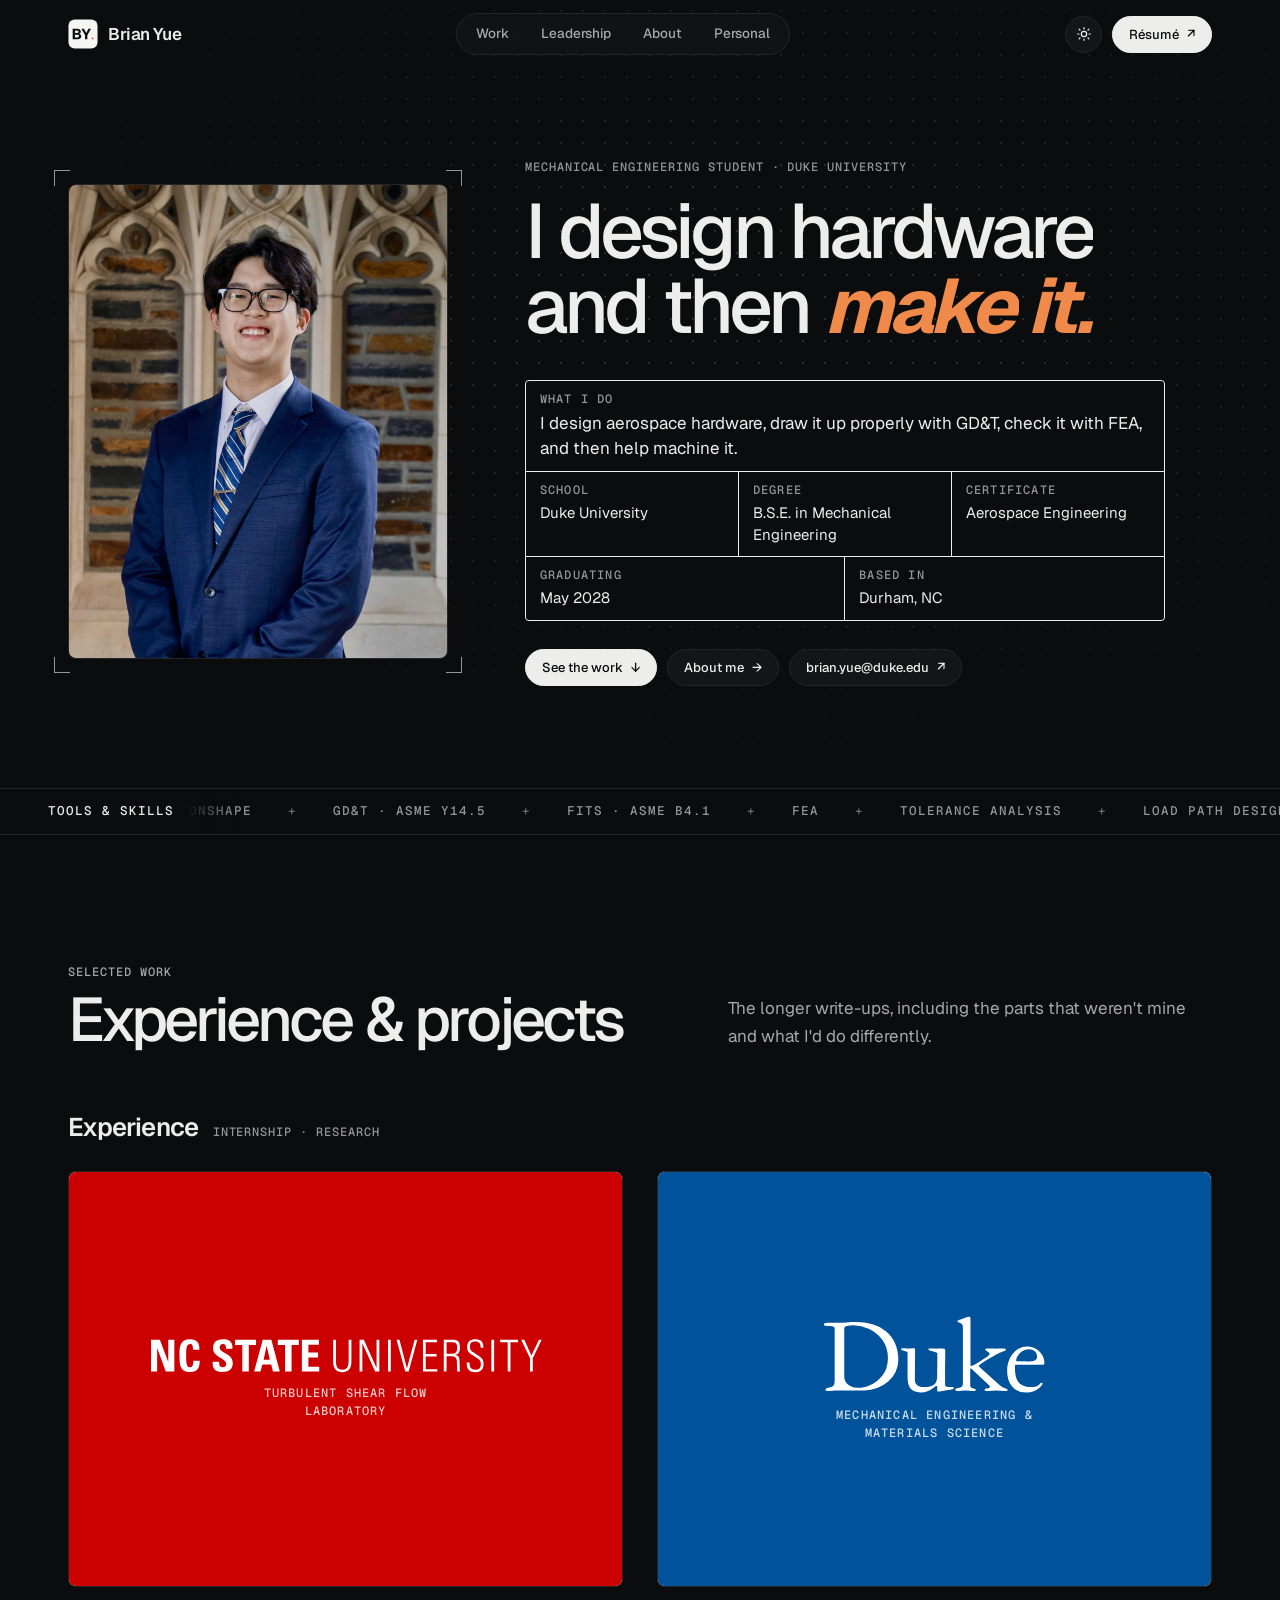
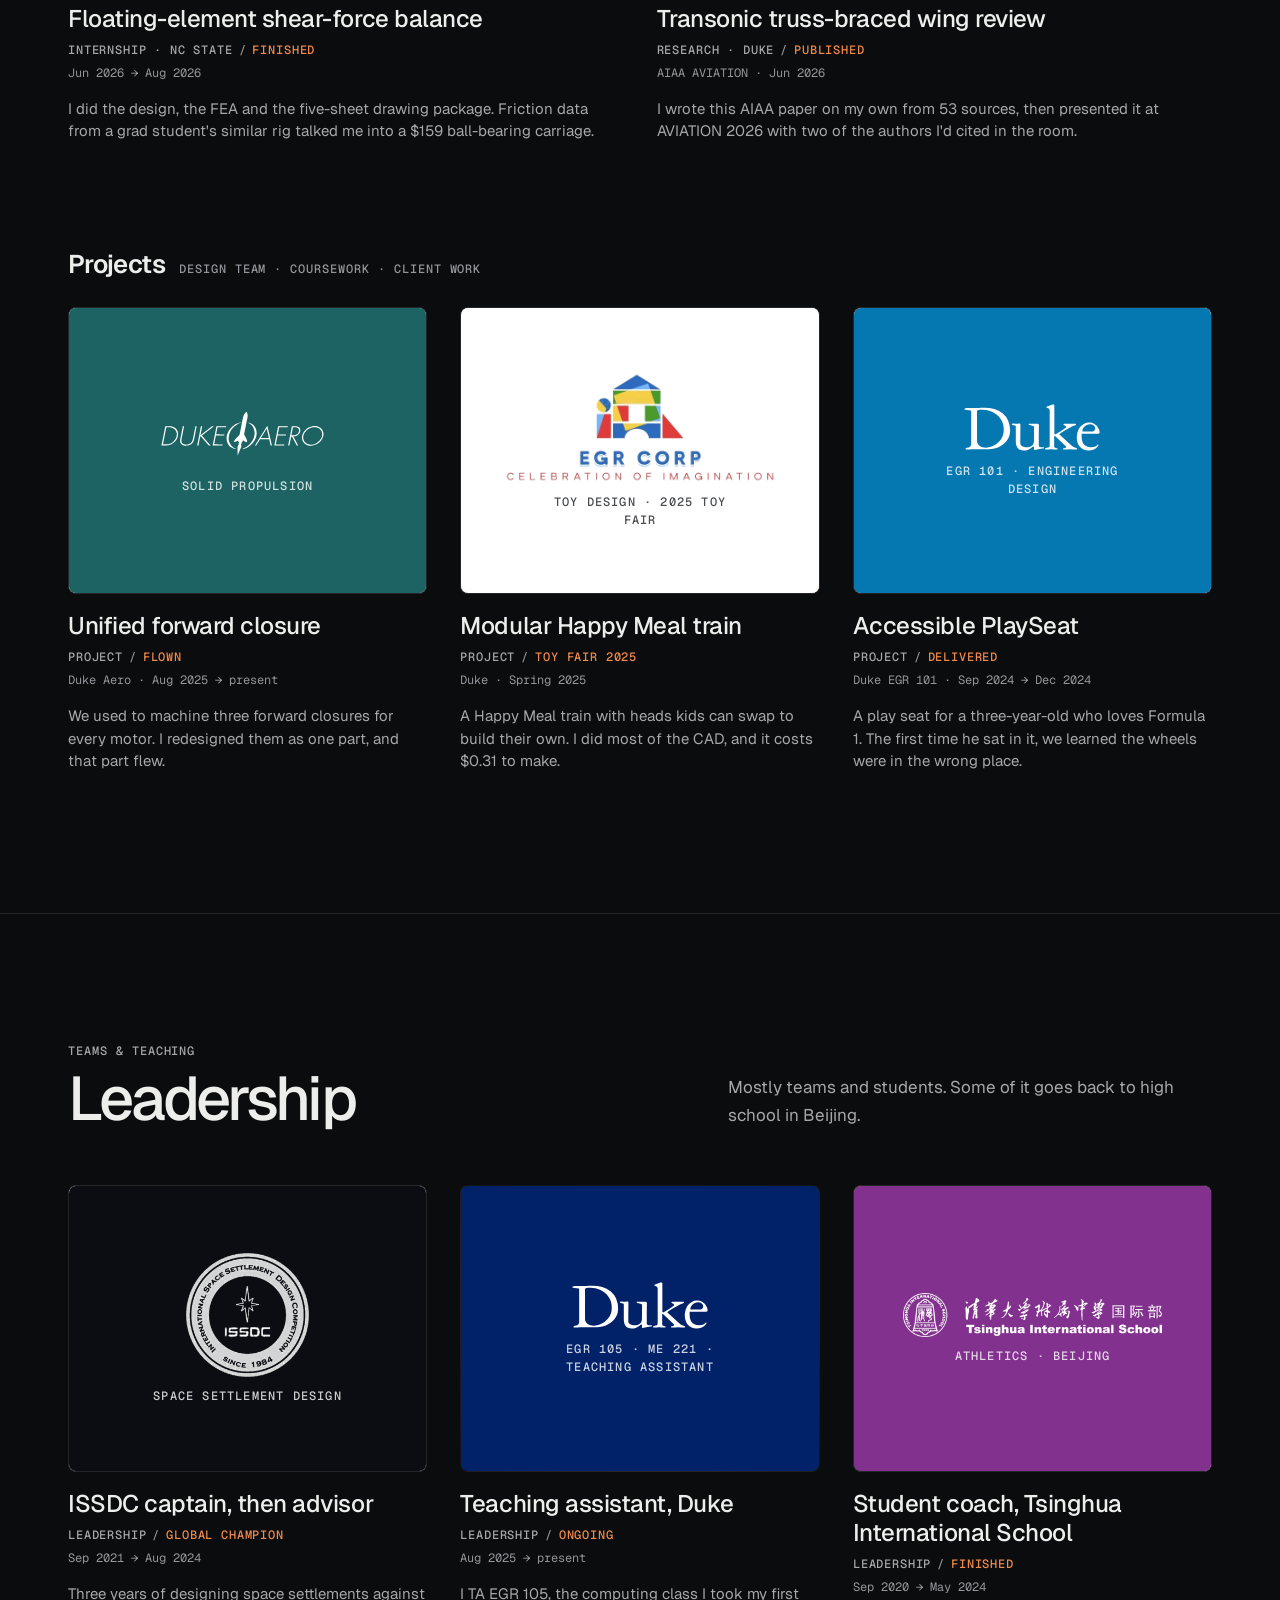
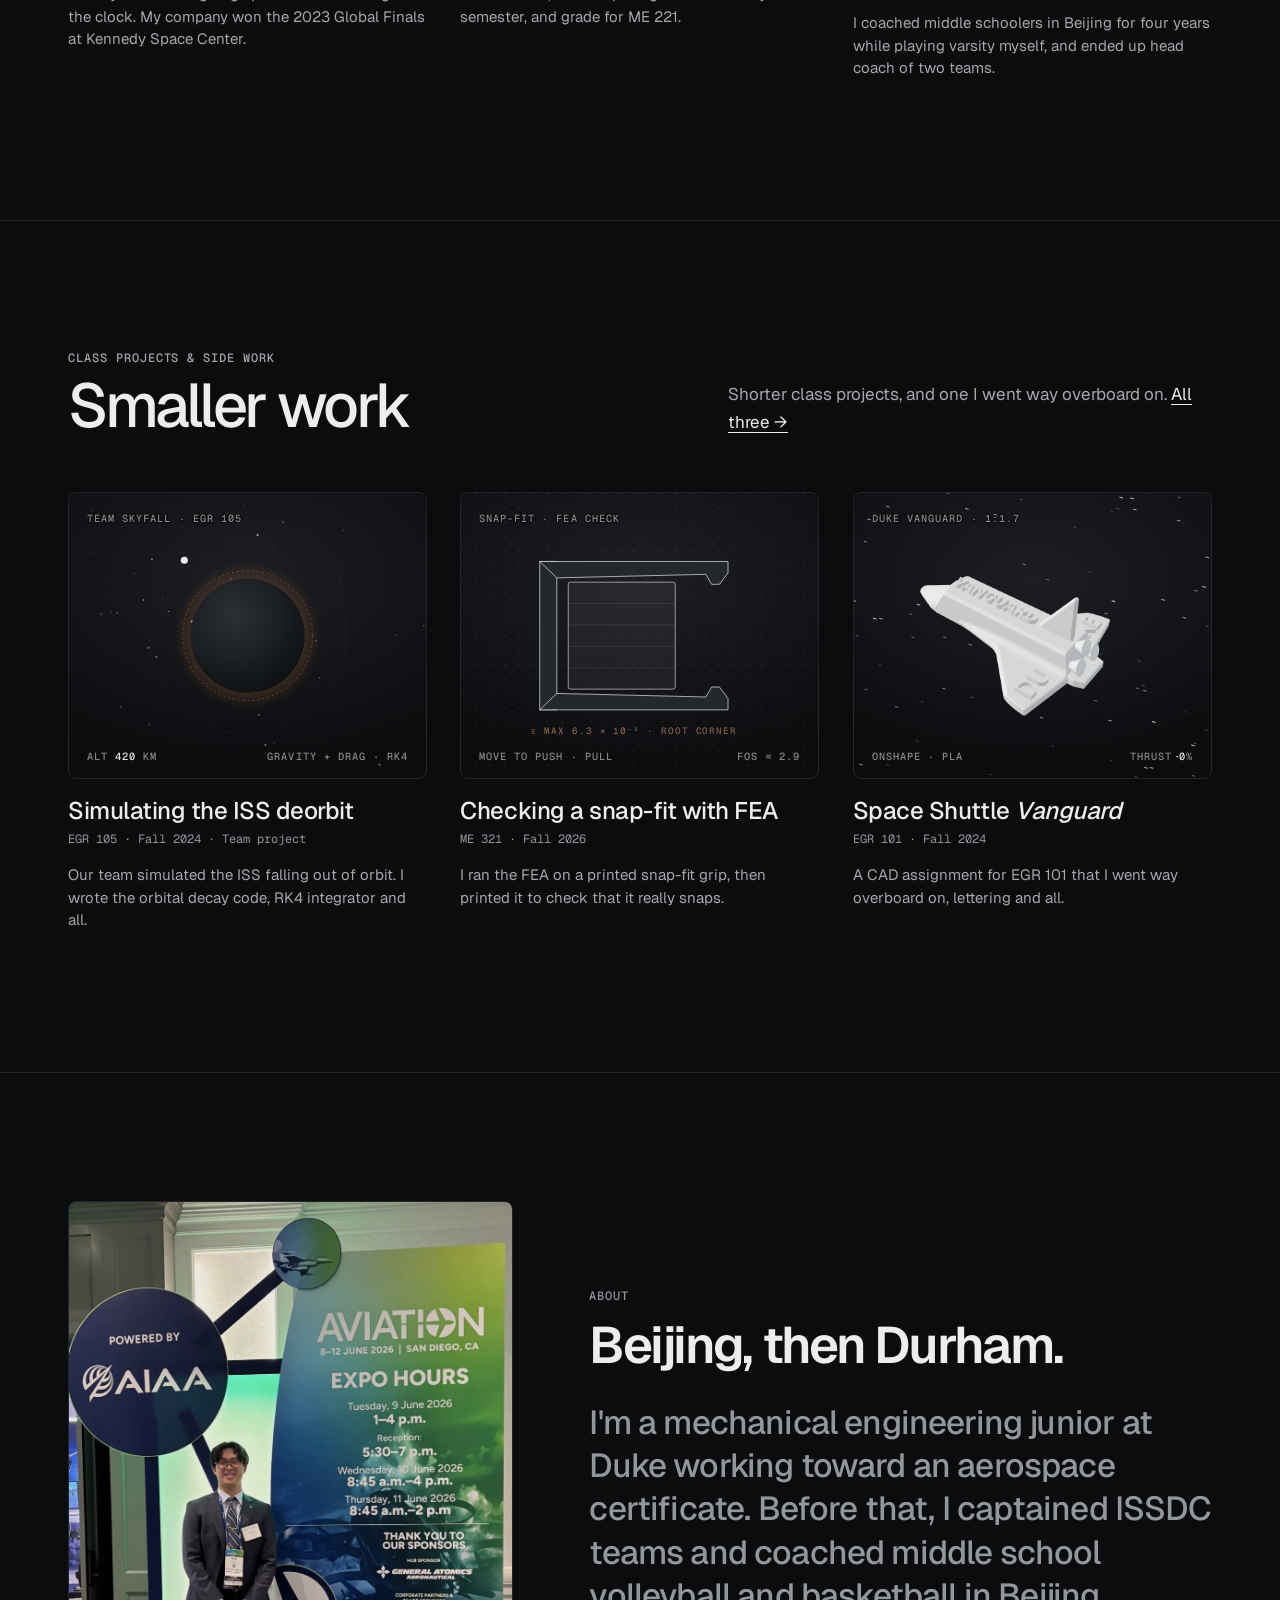
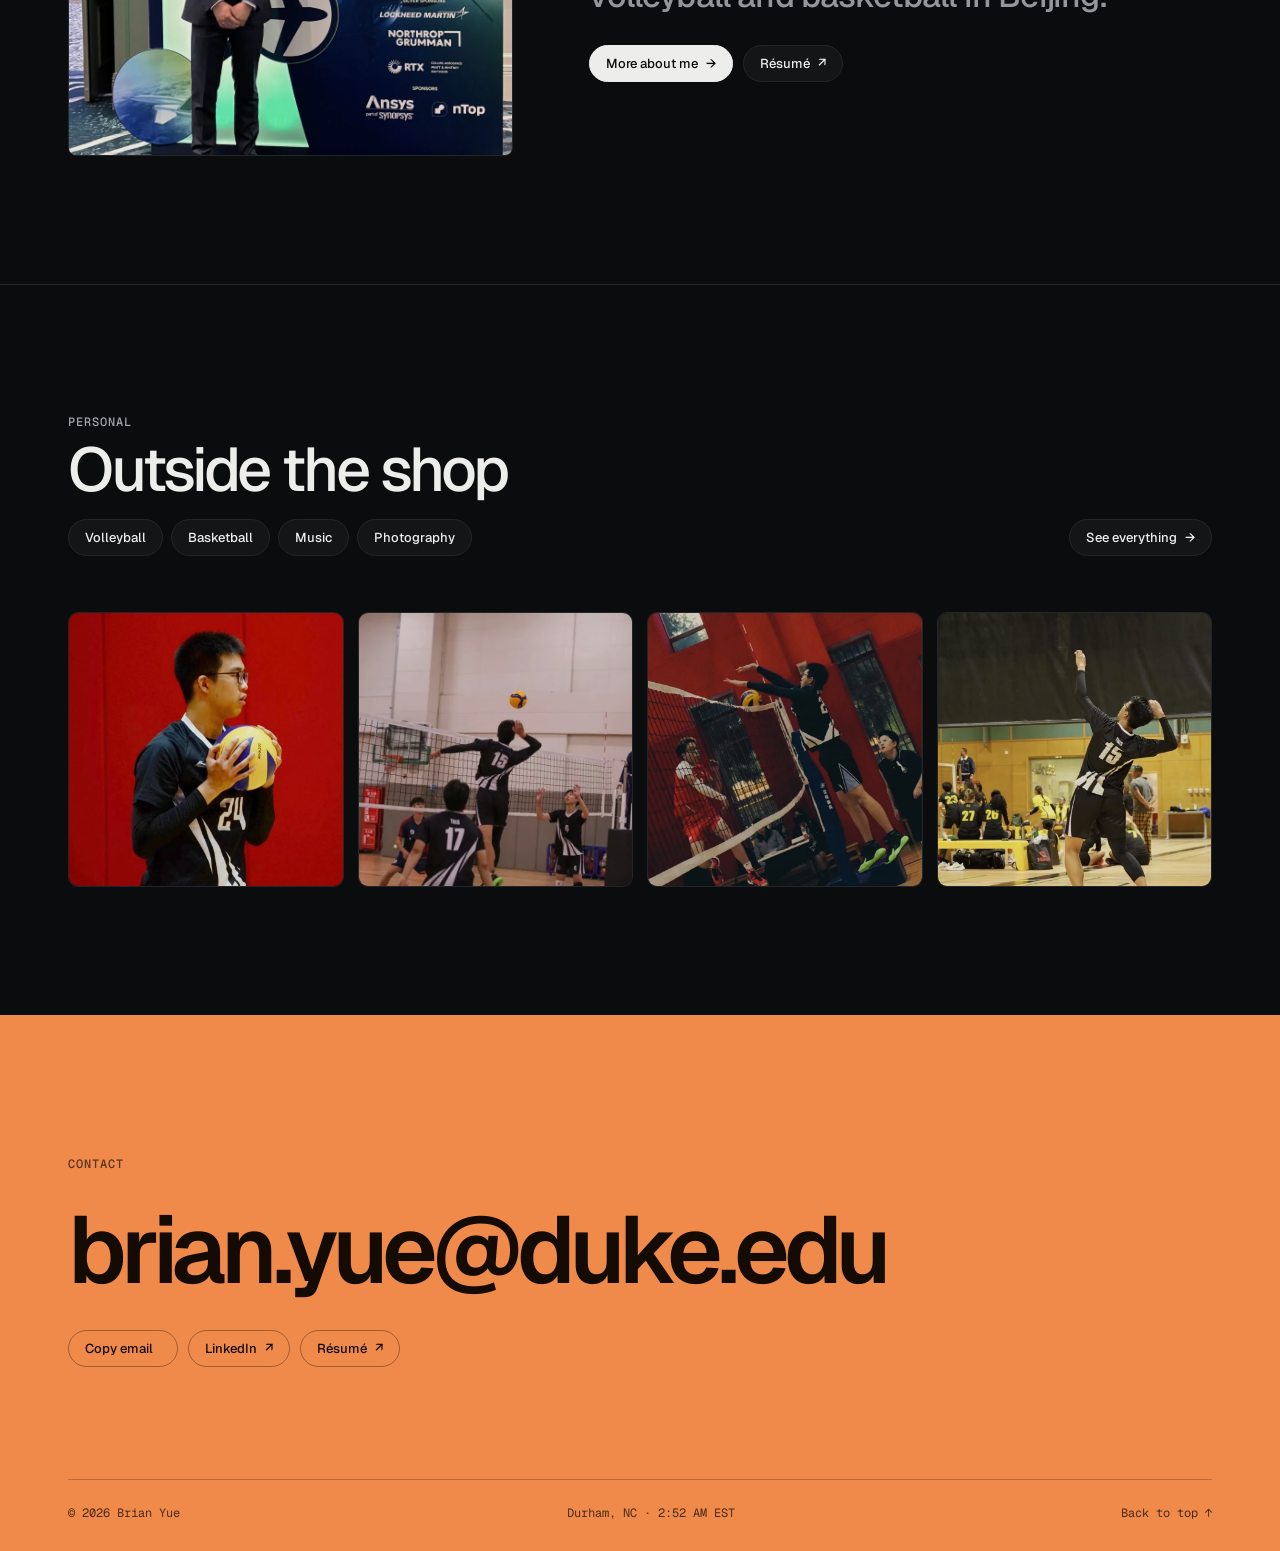
==== index.html @ 4cf78fd2 "Drop the orange cursor bubble; make the tools ticker read as a list Advisor feedback: the orange "Vi" ====
<!doctype html>
<html lang="en" data-theme="dark">
<head>
<meta charset="utf-8">
<meta name="viewport" content="width=device-width, initial-scale=1, viewport-fit=cover">
<title>Brian Yue · Mechanical Engineering</title>
<meta name="description" content="Brian Yue, Duke mechanical engineering student: instrument design, GD&amp;T drawing packages, FEA, flight hardware, and a sole-author AIAA paper.">
<meta name="color-scheme" content="light dark">
<meta name="theme-color" content="#0b0c0d">
<meta property="og:title" content="Brian Yue · Mechanical Engineering">
<meta property="og:description" content="Brian Yue, Duke mechanical engineering student: instrument design, GD&amp;T drawing packages, FEA, flight hardware, and a sole-author AIAA paper.">
<meta property="og:type" content="website">
<meta property="og:image" content="https://brianyue.me/images/og-card.png">
<meta property="og:image:width" content="1200">
<meta property="og:image:height" content="630">
<meta name="twitter:card" content="summary_large_image">
<link rel="canonical" href="https://brianyue.me/">
<meta property="og:url" content="https://brianyue.me/">
<script type="application/ld+json">{"@context": "https://schema.org", "@type": "Person", "name": "Brian Yue", "url": "https://brianyue.me/", "image": "https://brianyue.me/images/portrait.jpg", "email": "mailto:brian.yue@duke.edu", "jobTitle": "Mechanical engineering student", "affiliation": {"@type": "CollegeOrUniversity", "name": "Duke University", "url": "https://duke.edu"}, "knowsAbout": ["Mechanical design", "GD&T", "Finite element analysis", "Tolerance analysis", "Aerospace structures", "Machining"], "sameAs": ["https://www.linkedin.com/in/brianyihanyue/"]}</script>
<link rel="icon" href="favicon.svg" type="image/svg+xml">
<link rel="icon" href="favicon.ico" sizes="48x48">
<link rel="apple-touch-icon" href="apple-touch-icon.png">
<link rel="preconnect" href="https://fonts.googleapis.com">
<link rel="preconnect" href="https://fonts.gstatic.com" crossorigin>
<link rel="stylesheet" href="https://fonts.googleapis.com/css2?family=Geist:ital,wght@0,400;0,500;0,600;0,700;1,700&family=Geist+Mono:wght@400;500;600&display=swap">
<link rel="stylesheet" href="assets/site.css">
<script>document.documentElement.classList.add('js');try{var th=localStorage.getItem('by-theme');if(th==='light'||th==='dark')document.documentElement.setAttribute('data-theme',th);}catch(e){}try{var q=location.search;if(/[?&]present=0/.test(q))sessionStorage.removeItem('by-present');else if(/[?&]present/.test(q))sessionStorage.setItem('by-present','1');if(sessionStorage.getItem('by-present')==='1'){document.documentElement.classList.add('present');document.documentElement.setAttribute('data-theme','light');}}catch(e){}window.addEventListener('error',function(e){var t=e.target;if(t&&t.tagName==='IMG'&&t.hasAttribute('data-logo')){t.remove();return;}if(!t||t.tagName!=='IMG'||!t.hasAttribute('data-dropin'))return;if(t.hasAttribute('data-optional')){var f=t.closest('figure');if(f){f.hidden=true;var r=f.closest('.figs');if(r&&!r.querySelector('figure:not([hidden])'))r.hidden=true;}return;}var b=t.closest('.frame,.media,.portrait');if(b){b.classList.add('is-missing');b.setAttribute('data-file',t.getAttribute('data-dropin'));}var a=t.closest('a[data-lightbox]');if(a){a.removeAttribute('href');a.removeAttribute('data-lightbox');}},true);</script>
</head>
<body data-base="">
<a class="skip" href="#main">Skip to content</a>

<header class="site-header">
  <div class="wrap bar">
    <a class="brand" href="index.html" aria-label="Brian Yue, home"><svg class="mark" viewBox="0 0 512 512" aria-hidden="true" focusable="false"><rect class="m-bg" x="8" y="8" width="496" height="496" rx="106"/><path class="m-fg" d="M79.9 346V166H150Q183.5 166 201.2 177.7Q218.9 189.5 218.9 214.9Q218.9 226.1 214.4 234.3Q209.8 242.6 201.1 247.4Q192.3 252.2 179.8 253.1L179.7 252.8Q202.5 254.2 214.5 265.7Q226.5 277.2 226.5 296.4Q226.5 321.5 208.9 333.7Q191.2 346 158.6 346ZM118.5 314.7H156.7Q170.6 314.7 179.1 309Q187.6 303.3 187.6 291.8Q187.6 280.3 179.2 274.4Q170.8 268.5 156.7 268.5H118.5ZM118.5 240.5H148.8Q163.1 240.5 171.5 235Q180 229.5 180 218.9Q180 207.8 171.8 202.6Q163.6 197.3 148.8 197.3H118.5ZM291.3 346V276.1L228.7 166H271.3L310.7 238.6L349.8 166H392.4L330 276.1V346Z"/><rect class="m-dot" x="405.1" y="319" width="27" height="27"/></svg><span class="wm">Brian Yue</span></a>
    <nav class="navpill" aria-label="Primary"><a href="#work">Work</a><a href="#leadership">Leadership</a><a href="about.html">About</a><a href="personal.html" data-nav="personal">Personal</a></nav>
    <div class="bar-right">
      <button class="pill theme-btn" type="button" aria-label="Switch to light theme" title="Switch to light theme"><svg class="i-sun" viewBox="0 0 24 24" fill="none" stroke="currentColor" stroke-width="1.8" stroke-linecap="round" aria-hidden="true"><circle cx="12" cy="12" r="4"/><path d="M12 2.5v2M12 19.5v2M4.6 4.6 6 6M18 18l1.4 1.4M2.5 12h2M19.5 12h2M4.6 19.4 6 18M18 6l1.4-1.4"/></svg><svg class="i-moon" viewBox="0 0 24 24" fill="none" stroke="currentColor" stroke-width="1.8" stroke-linejoin="round" aria-hidden="true"><path d="M20 14.5A8 8 0 1 1 9.5 4a6.5 6.5 0 0 0 10.5 10.5z"/></svg></button>
      <a class="pill solid" href="resume.pdf" target="_blank" rel="noopener">Résumé <span class="arrow">↗</span></a>
      <button class="pill menu-btn" type="button" aria-expanded="false" aria-controls="menu"><span>Menu</span></button>
    </div>
  </div>
</header>
<div class="menu" id="menu" inert>
  <nav aria-label="Menu"><a href="index.html" aria-current="page">Home <span>00</span></a><a href="#work">Work <span>01</span></a><a href="#leadership">Leadership <span>02</span></a><a href="about.html">About <span>03</span></a><a href="personal.html" data-nav="personal">Personal <span>04</span></a><a href="resume.pdf" target="_blank" rel="noopener">Résumé <span>PDF</span></a></nav>
  <a class="label menu-mail" href="mailto:brian.yue@duke.edu">brian.yue@duke.edu</a>
</div>

<main id="main">

<section class="hero">
  <div class="hero-grid" aria-hidden="true"></div>
  <div class="xhair" aria-hidden="true"><div class="xl"></div><div class="yl"></div><div class="ro"></div></div>
  <div class="wrap hero-in">
    <figure class="view fade-in" style="--d:.15s">
      <span class="reg" aria-hidden="true"></span>
      <div class="portrait"><img src="images/portrait.jpg" data-dropin="images/portrait.jpg" fetchpriority="high" alt="Portrait of Brian Yue in a navy suit, standing in a stone archway at Duke."></div>
    </figure>
    <div>
      <p class="label kicker fade-in" style="--d:.05s">Mechanical engineering student · Duke University</p>
      <h1 class="display split">I design hardware and then <em>make it.</em></h1>
      <dl class="titleblock fade-in" style="--d:.7s">
        <div class="wide"><dt>What I do</dt><dd>I design aerospace hardware, draw it up properly with GD&amp;T, check it with FEA, and then help machine it.</dd></div>
        <div class="third"><dt>School</dt><dd>Duke University</dd></div>
        <div class="third"><dt>Degree</dt><dd>B.S.E. in Mechanical Engineering</dd></div>
        <div class="third"><dt>Certificate</dt><dd>Aerospace Engineering</dd></div>
        <div><dt>Graduating</dt><dd>May 2028</dd></div>
        <div><dt>Based in</dt><dd>Durham, NC</dd></div>
      </dl>
      <div class="actions fade-in" style="--d:.85s">
        <a class="pill solid" href="#work">See the work <span class="arrow">↓</span></a>
        <a class="pill" href="about.html">About me <span class="arrow">→</span></a>
        <a class="pill" href="mailto:brian.yue@duke.edu">brian.yue@duke.edu <span class="arrow">↗</span></a>
      </div>
    </div>
  </div>
</section>


<div class="marquee"><span class="marquee-label">Tools &amp; skills</span><div class="marquee-track" aria-hidden="true"><ul><li>SolidWorks</li><li>Onshape</li><li>GD&amp;T · ASME Y14.5</li><li>Fits · ASME B4.1</li><li>FEA</li><li>Tolerance analysis</li><li>Load path design</li><li>Lathe</li><li>Mill</li><li>CNC · 3- and 5-axis</li><li>Wire EDM</li><li>Laser cutting</li><li>Additive friction stir deposition</li><li>Load cells</li><li>Python</li></ul></div><p class="sr-only">Tools and skills: SolidWorks, Onshape, GD&amp;T · ASME Y14.5, Fits · ASME B4.1, FEA, Tolerance analysis, Load path design, Lathe, Mill, CNC · 3- and 5-axis, Wire EDM, Laser cutting, Additive friction stir deposition, Load cells, Python.</p></div>

<section class="section" id="work">
  <div class="wrap">
    <div class="sec-head" data-reveal>
      <div><p class="label">Selected work</p><h2>Experience &amp; projects</h2></div>
      <p>The longer write-ups, including the parts that weren't mine and what I'd do differently.</p>
    </div>
    <div class="group">
      <div class="sub-head" data-reveal><h3>Experience</h3><span class="label">Internship · research</span></div>
      <div class="cards"><article class="card" data-reveal style="--d:0.00s">
  <a href="work/shear-balance.html">
    <div class="media fit tint" style="--tint: #e9edf3"><img src="images/card-shear-balance.webp" loading="lazy" alt="CAD render of the shear-force balance"><div class="org reveal" aria-hidden="true" style="--org-bg: #cc0000; --org-fg: #fff"><img class="logo" data-logo src="images/logo-ncstate.svg" style="--logo-w: 78%" alt="NC State University"> <span class="word">NC STATE</span> <span class="sub">Turbulent Shear Flow Laboratory</span></div><span class="go">View <span class="arrow">→</span></span></div>
    <div class="card-info"><h3>Floating-element shear-force balance</h3> <div class="status"><span class="k">Internship · NC State</span> <span class="">Finished</span></div> <span class="dates">Jun 2026 → Aug 2026</span> <p>I did the design, the FEA and the five-sheet drawing package. Friction data from a grad student's similar rig talked me into a $159 ball-bearing carriage.</p></div>
  </a>
</article><article class="card" data-reveal style="--d:0.08s">
  <a href="work/ttbw.html">
    <div class="media"><img src="images/aiaa-foyer.webp" loading="lazy" style="object-position: 65% 50%" alt="Brian Yue at the AIAA AVIATION Forum"><div class="org reveal" aria-hidden="true" style="--org-bg: #00539b; --org-fg: #fff"><img class="logo" data-logo src="images/logo-duke.svg" alt="Duke University"> <span class="word">DUKE</span> <span class="sub">Mechanical Engineering &amp; Materials Science</span></div><span class="go">View <span class="arrow">→</span></span></div>
    <div class="card-info"><h3>Transonic truss-braced wing review</h3> <div class="status"><span class="k">Research · Duke</span> <span class="">Published</span></div> <span class="dates">AIAA AVIATION · Jun 2026</span> <p>I wrote this AIAA paper on my own from 53 sources, then presented it at AVIATION 2026 with two of the authors I'd cited in the room.</p></div>
  </a>
</article></div>
    </div>
    <div class="group">
      <div class="sub-head" data-reveal><h3>Projects</h3><span class="label">Design team · coursework · client work</span></div>
      <div class="cards three"><article class="card" data-reveal style="--d:0.00s">
  <a href="work/forward-closure.html">
    <div class="media"><img src="images/closure-machined.webp" loading="lazy" style="object-position: 50% 60%" alt="Partially machined forward closure"><div class="org reveal" aria-hidden="true" style="--org-bg: #1d6363; --org-fg: #fff"><img class="logo" data-logo src="images/logo-duke-aero.svg" style="--logo-w: 70%" alt="Duke AERO"> <span class="word">DUKE AERO</span> <span class="sub">Solid Propulsion</span></div><span class="go">View <span class="arrow">→</span></span></div>
    <div class="card-info"><h3>Unified forward closure</h3> <div class="status"><span class="k">Project</span> <span class="">Flown</span></div> <span class="dates">Duke Aero · Aug 2025 → present</span> <p>We used to machine three forward closures for every motor. I redesigned them as one part, and that part flew.</p></div>
  </a>
</article><article class="card" data-reveal style="--d:0.08s">
  <a href="work/happy-meal.html">
    <div class="media"><img src="images/card-toy.webp" loading="lazy" alt="Three 3D-printed train heads on a workbench"><div class="org reveal" aria-hidden="true" style="--org-bg: #ffffff; --org-fg: #1d1f24"><img class="logo" data-logo src="images/logo-egr-corp.webp" style="--logo-w: 88%; --logo-h: 70%" alt="EGR Corp"> <span class="word">EGR CORP</span> <span class="sub">Toy design · 2025 Toy Fair</span></div><span class="go">View <span class="arrow">→</span></span></div>
    <div class="card-info"><h3>Modular Happy Meal train</h3> <div class="status"><span class="k">Project</span> <span class="">Toy Fair 2025</span></div> <span class="dates">Duke · Spring 2025</span> <p>A Happy Meal train with heads kids can swap to build their own. I did most of the CAD, and it costs $0.31 to make.</p></div>
  </a>
</article><article class="card" data-reveal style="--d:0.16s">
  <a href="work/playseat.html">
    <div class="media"><img src="images/playseat-iso.webp" loading="lazy" style="object-position: 45% 55%" alt="The finished PlaySeat with its tray"><div class="org reveal" aria-hidden="true" style="--org-bg: #0577b1; --org-fg: #fff"><img class="logo" data-logo src="images/logo-duke.svg" alt="Duke University"> <span class="word">DUKE</span> <span class="sub">EGR 101 · Engineering Design</span></div><span class="go">View <span class="arrow">→</span></span></div>
    <div class="card-info"><h3>Accessible PlaySeat</h3> <div class="status"><span class="k">Project</span> <span class="">Delivered</span></div> <span class="dates">Duke EGR 101 · Sep 2024 → Dec 2024</span> <p>A play seat for a three-year-old who loves Formula 1. The first time he sat in it, we learned the wheels were in the wrong place.</p></div>
  </a>
</article></div>
    </div>
  </div>
</section>

<section class="section" id="leadership">
  <div class="wrap">
    <div class="sec-head" data-reveal>
      <div><p class="label">Teams &amp; teaching</p><h2>Leadership</h2></div>
      <p>Mostly teams and students. Some of it goes back to high school in Beijing.</p>
    </div>
    <div class="cards three"><article class="card" data-reveal style="--d:0.00s">
  <a href="leadership/issdc.html">
    <div class="media"><img src="images/card-issdc.webp" loading="lazy" alt="Dual-mode welding robot concept"><div class="org reveal" aria-hidden="true" style="--org-bg: #0b0d12; --org-fg: #fff"><img class="logo" data-logo src="images/logo-issdc.webp" style="--logo-w: 40%; --logo-h: 58%" alt="International Space Settlement Design Competition"> <span class="word">ISSDC</span> <span class="sub">Space settlement design</span></div><span class="go">View <span class="arrow">→</span></span></div>
    <div class="card-info"><h3>ISSDC captain, then advisor</h3> <div class="status"><span class="k">Leadership</span> <span class="">Global Champion</span></div> <span class="dates">Sep 2021 → Aug 2024</span> <p>Three years of designing space settlements against the clock. My company won the 2023 Global Finals at Kennedy Space Center.</p></div>
  </a>
</article><article class="card" data-reveal style="--d:0.08s">
  <a href="leadership/teaching.html">
    <div class="media type" aria-hidden="true"><span class="cap">Computing for Engineers · since 2025</span> <span class="big">EGR 105</span><div class="org reveal" aria-hidden="true" style="--org-bg: #012169; --org-fg: #fff"><img class="logo" data-logo src="images/logo-duke.svg" alt="Duke University"> <span class="word sm">EGR 105<br>ME 221</span> <span class="sub">EGR 105 · ME 221 · Teaching Assistant</span></div><span class="go">View <span class="arrow">→</span></span></div>
    <div class="card-info"><h3>Teaching assistant, Duke</h3> <div class="status"><span class="k">Leadership</span> <span class="">Ongoing</span></div> <span class="dates">Aug 2025 → present</span> <p>I TA EGR 105, the computing class I took my first semester, and grade for ME 221.</p></div>
  </a>
</article><article class="card" data-reveal style="--d:0.16s">
  <a href="leadership/coaching.html">
    <div class="media"><img src="images/coaching-timeout.webp" loading="lazy" alt="Coaching during a timeout"><div class="org reveal" aria-hidden="true" style="--org-bg: #82318e; --org-fg: #fff"><img class="logo" data-logo src="images/logo-tis.webp" style="--logo-w: 84%" alt="Tsinghua International School"> <span class="word">TIS</span> <span class="sub">Athletics · Beijing</span></div><span class="go">View <span class="arrow">→</span></span></div>
    <div class="card-info"><h3>Student coach, Tsinghua International School</h3> <div class="status"><span class="k">Leadership</span> <span class="">Finished</span></div> <span class="dates">Sep 2020 → May 2024</span> <p>I coached middle schoolers in Beijing for four years while playing varsity myself, and ended up head coach of two teams.</p></div>
  </a>
</article></div>
  </div>
</section>

<section class="section" id="smaller">
  <div class="wrap">
    <div class="sec-head" data-reveal>
      <div><p class="label">Class projects &amp; side work</p><h2>Smaller work</h2></div>
      <p>Shorter class projects, and one I went way overboard on. <a class="link" href="work/smaller-work.html">All three <span class="arrow">→</span></a></p>
    </div>
    <div class="cards three"><article class="card mini" data-reveal style="--d:0.00s">
  <a href="work/smaller-work.html#iss-deorbit">
    <div class="media anim a-dark a-iss" data-anim="iss"><span class="spot" aria-hidden="true"></span><svg class="anim-svg iss" viewBox="0 0 500 400" aria-hidden="true" focusable="false">
  <defs><radialGradient id="iss-earth" cx="38%" cy="32%" r="78%"><stop offset="0" stop-color="#2c3036"/><stop offset="1" stop-color="#0c0e10"/></radialGradient>
  <radialGradient id="iss-glow"><stop offset=".55" stop-color="#f08a4b" stop-opacity="0"/><stop offset=".78" stop-color="#f08a4b" stop-opacity=".16"/><stop offset="1" stop-color="#f08a4b" stop-opacity="0"/></radialGradient>
  <radialGradient id="iss-flare"><stop offset="0" stop-color="#fff3e6"/><stop offset=".35" stop-color="#f08a4b"/><stop offset="1" stop-color="#f08a4b" stop-opacity="0"/></radialGradient></defs>
  <g class="par far"><circle cx="162" cy="60" r="0.6" opacity="0.18"/><circle cx="268" cy="146" r="0.6" opacity="0.56"/><circle cx="107" cy="34" r="1.2" opacity="0.18"/><circle cx="45" cy="170" r="1.6" opacity="0.21"/><circle cx="112" cy="251" r="0.6" opacity="0.41"/><circle cx="198" cy="391" r="0.6" opacity="0.40"/><circle cx="67" cy="168" r="1.6" opacity="0.20"/><circle cx="154" cy="326" r="0.8" opacity="0.20"/><circle cx="286" cy="75" r="0.6" opacity="0.40"/><circle cx="31" cy="24" r="0.8" opacity="0.37"/><circle cx="266" cy="311" r="1.2" opacity="0.41"/><circle cx="227" cy="120" r="0.8" opacity="0.46"/><circle cx="122" cy="230" r="1.6" opacity="0.37"/><circle cx="172" cy="180" r="1.6" opacity="0.59"/><circle cx="59" cy="167" r="1" opacity="0.22"/><circle cx="244" cy="16" r="0.6" opacity="0.49"/><circle cx="287" cy="350" r="1" opacity="0.30"/><circle cx="175" cy="199" r="1.2" opacity="0.18"/><circle cx="47" cy="108" r="0.6" opacity="0.18"/><circle cx="351" cy="259" r="1.2" opacity="0.28"/><circle cx="193" cy="267" r="0.6" opacity="0.57"/><circle cx="178" cy="244" r="1.2" opacity="0.18"/><circle cx="384" cy="52" r="0.8" opacity="0.33"/><circle cx="458" cy="199" r="0.8" opacity="0.35"/><circle cx="275" cy="353" r="1.2" opacity="0.54"/><circle cx="139" cy="166" r="1" opacity="0.46"/><circle cx="190" cy="92" r="0.6" opacity="0.23"/><circle cx="116" cy="93" r="1.2" opacity="0.52"/><circle cx="91" cy="113" r="0.8" opacity="0.34"/><circle cx="185" cy="227" r="0.8" opacity="0.46"/><circle cx="258" cy="247" r="0.6" opacity="0.36"/><circle cx="435" cy="381" r="1.6" opacity="0.33"/><circle cx="199" cy="41" r="1.2" opacity="0.18"/><circle cx="34" cy="84" r="0.8" opacity="0.20"/><circle cx="300" cy="41" r="1.6" opacity="0.22"/><circle cx="51" cy="145" r="0.6" opacity="0.18"/><circle cx="104" cy="150" r="1" opacity="0.58"/><circle cx="301" cy="190" r="0.6" opacity="0.53"/><circle cx="497" cy="186" r="1.2" opacity="0.29"/><circle cx="72" cy="300" r="1" opacity="0.37"/><circle cx="346" cy="207" r="0.8" opacity="0.58"/><circle cx="264" cy="59" r="1.6" opacity="0.56"/><circle cx="379" cy="119" r="0.6" opacity="0.46"/><circle cx="131" cy="147" r="0.8" opacity="0.31"/><circle cx="111" cy="217" r="1.6" opacity="0.30"/><circle cx="112" cy="325" r="0.8" opacity="0.51"/></g>
  <g class="par near">
    <circle cx="250" cy="200" r="138" class="iss-orbit"/>
    <circle cx="250" cy="200" r="103" fill="url(#iss-glow)"/>
    <circle cx="250" cy="200" r="91" class="iss-atm"/>
    <circle cx="250" cy="200" r="80" fill="url(#iss-earth)" class="iss-earth"/>
    <g class="iss-trail"><line x1="0" y1="0" x2="0" y2="0"/><line x1="0" y1="0" x2="0" y2="0"/><line x1="0" y1="0" x2="0" y2="0"/><line x1="0" y1="0" x2="0" y2="0"/><line x1="0" y1="0" x2="0" y2="0"/><line x1="0" y1="0" x2="0" y2="0"/><line x1="0" y1="0" x2="0" y2="0"/><line x1="0" y1="0" x2="0" y2="0"/><line x1="0" y1="0" x2="0" y2="0"/><line x1="0" y1="0" x2="0" y2="0"/><line x1="0" y1="0" x2="0" y2="0"/><line x1="0" y1="0" x2="0" y2="0"/><line x1="0" y1="0" x2="0" y2="0"/><line x1="0" y1="0" x2="0" y2="0"/><line x1="0" y1="0" x2="0" y2="0"/><line x1="0" y1="0" x2="0" y2="0"/><line x1="0" y1="0" x2="0" y2="0"/><line x1="0" y1="0" x2="0" y2="0"/><line x1="0" y1="0" x2="0" y2="0"/><line x1="0" y1="0" x2="0" y2="0"/><line x1="0" y1="0" x2="0" y2="0"/><line x1="0" y1="0" x2="0" y2="0"/><line x1="0" y1="0" x2="0" y2="0"/><line x1="0" y1="0" x2="0" y2="0"/><line x1="0" y1="0" x2="0" y2="0"/><line x1="0" y1="0" x2="0" y2="0"/><line x1="0" y1="0" x2="0" y2="0"/><line x1="0" y1="0" x2="0" y2="0"/></g>
    <g class="iss-st" transform="translate(161.3 94.3)"><circle r="16" fill="url(#iss-flare)" class="iss-flare" opacity="0"/><circle r="5" class="iss-dot"/></g>
  </g>
</svg><svg class="anim-svg hud" viewBox="0 0 500 400" aria-hidden="true" focusable="false"><text x="25" y="40" class="hk">Team SkyFall · EGR 105</text><text x="25" y="374" class="hk">Alt <tspan class="hv alt">420</tspan> km</text><text x="475" y="374" class="hk end">Gravity + drag · RK4</text></svg><span class="go">View <span class="arrow">→</span></span></div>
    <div class="card-info"><h3>Simulating the ISS deorbit</h3> <span class="dates">EGR 105 · Fall 2024 · Team project</span> <p>Our team simulated the ISS falling out of orbit. I wrote the orbital decay code, RK4 integrator and all.</p></div>
  </a>
</article><article class="card mini" data-reveal style="--d:0.08s">
  <a href="work/smaller-work.html#snap-fit-fea">
    <div class="media anim a-dark a-snap" data-anim="snap"><span class="spot" aria-hidden="true"></span><svg class="anim-svg snap" viewBox="0 0 500 400" aria-hidden="true" focusable="false">
  <defs><linearGradient id="strain" x1="0" x2="1" y1="0" y2="0"><stop offset="0" stop-color="#ff5a36"/><stop offset=".22" stop-color="#f08a4b"/><stop offset=".6" stop-color="#f6c36b" stop-opacity=".5"/><stop offset="1" stop-color="#f6c36b" stop-opacity="0"/></linearGradient>
  <pattern id="snap-grid" width="20" height="20" patternUnits="userSpaceOnUse"><circle cx="1" cy="1" r=".9" fill="#ffffff" opacity=".13"/></pattern></defs>
  <g class="par far"><rect x="-40" y="-40" width="580" height="480" fill="url(#snap-grid)"/></g>
  <g class="par near">
    <g class="cube"><rect x="150" y="125" width="150" height="150" rx="3"/><path d="M150 155h150M150 185h150M150 215h150M150 245h150" class="layers"/></g>
    <rect x="110" y="96" width="24" height="208" class="wall"/>
    <g class="arm top"><g class="arm-shape"><polygon points="110,96 374,96 374,112 362,128 351,128 343,114 134,119"/></g><g class="arm-strain" opacity="0"><polygon fill="url(#strain)" points="110,96 374,96 374,112 362,128 351,128 343,114 134,119"/></g></g><g transform="matrix(1 0 0 -1 0 400)"><g class="arm bot"><g class="arm-shape"><polygon points="110,96 374,96 374,112 362,128 351,128 343,114 134,119"/></g><g class="arm-strain" opacity="0"><polygon fill="url(#strain)" points="110,96 374,96 374,112 362,128 351,128 343,114 134,119"/></g></g></g>
    <circle cx="362" cy="128" r="8" class="snapring" opacity="0"/><circle cx="362" cy="272" r="8" class="snapring" opacity="0"/>
    <text x="242" y="338" text-anchor="middle" class="eps"><tspan class="nc">ε</tspan> max 6.3 × 10<tspan class="nc">⁻³</tspan> · root corner</text>
  </g>
</svg><svg class="anim-svg hud" viewBox="0 0 500 400" aria-hidden="true" focusable="false"><text x="25" y="40" class="hk">Snap-fit · FEA check</text><text x="25" y="374" class="hk">Move to push · pull</text><text x="475" y="374" class="hk end">FOS ≈ 2.9</text></svg><span class="go">View <span class="arrow">→</span></span></div>
    <div class="card-info"><h3>Checking a snap-fit with FEA</h3> <span class="dates">ME 321 · Fall 2026</span> <p>I ran the FEA on a printed snap-fit grip, then printed it to check that it really snaps.</p></div>
  </a>
</article><article class="card mini" data-reveal style="--d:0.16s">
  <a href="work/smaller-work.html#vanguard">
    <div class="media anim a-dark a-fly" data-anim="fly"><span class="spot" aria-hidden="true"></span><canvas class="warp" aria-hidden="true"></canvas><div class="ship"><img src="images/card-vanguard.webp" loading="lazy" alt="Render of the Vanguard shuttle model with its raised lettering"><span class="plume" style="--nx:65.07%;--ny:54.3%;--na:14.5deg"></span><span class="plume" style="--nx:63.5%;--ny:61.29%;--na:16.2deg"></span><span class="plume" style="--nx:67.39%;--ny:55.81%;--na:14.7deg"></span></div><svg class="anim-svg hud" viewBox="0 0 500 400" aria-hidden="true" focusable="false"><text x="25" y="40" class="hk">Duke Vanguard · 1:1.7</text><text x="25" y="374" class="hk">Onshape · PLA</text><text x="475" y="374" class="hk end">Thrust <tspan class="hv thr">0</tspan>%</text></svg><span class="go">View <span class="arrow">→</span></span></div>
    <div class="card-info"><h3>Space Shuttle <i>Vanguard</i></h3> <span class="dates">EGR 101 · Fall 2024</span> <p>A CAD assignment for EGR 101 that I went way overboard on, lettering and all.</p></div>
  </a>
</article></div>
  </div>
</section>

<section class="section" id="about-teaser">
  <div class="wrap split-2">
    <div class="portrait" data-reveal><img src="images/aiaa-sign.webp" loading="lazy" style="object-position: 50% 40%" alt="Brian Yue at the AIAA AVIATION 2026 forum in San Diego."></div>
    <div data-reveal style="--d:.1s">
      <p class="label">About</p>
      <p class="big-text" style="font-weight: 600; font-size: clamp(2rem, 4vw, 3.2rem); letter-spacing: -0.045em; line-height: 1.05">Beijing, then Durham.</p>
      <p class="big-text" style="margin-top:0"> <span>I'm a mechanical engineering junior at Duke working toward an aerospace certificate. Before that, I captained ISSDC teams and coached middle school volleyball and basketball in Beijing.</span></p>
      <div class="actions">
        <a class="pill solid" href="about.html">More about me <span class="arrow">→</span></a>
        <a class="pill" href="resume.pdf" target="_blank" rel="noopener">Résumé <span class="arrow">↗</span></a>
      </div>
    </div>
  </div>
</section>

<section class="section" id="personalTeaser" data-prerendered>
  <div class="wrap">
    <div class="sec-head" data-reveal>
      <div><p class="label">Personal</p><h2>Outside the shop</h2><div class="pchips"><a class="pill" href="personal.html#volleyball">Volleyball</a><a class="pill" href="personal.html#basketball">Basketball</a><a class="pill" href="personal.html#music">Music</a><a class="pill" href="personal.html#photography">Photography</a></div></div>
      <a class="pill" href="personal.html">See everything <span class="arrow">→</span></a>
    </div>
    <div class="strip" data-reveal><a href="personal/_web/volleyball/01-ready-to-serve-2000.webp" data-lightbox="teaser"><img src="personal/_web/volleyball/01-ready-to-serve-900.webp" alt="Brian Yue, number 24, holding a volleyball before serving, against a red wall." loading="lazy"></a><a href="personal/_web/volleyball/02-attack-at-the-net-2000.webp" data-lightbox="teaser"><img src="personal/_web/volleyball/02-attack-at-the-net-900.webp" alt="Brian Yue, number 15 in black, jumping to hit the ball at the net while teammates watch." loading="lazy"></a><a href="personal/_web/volleyball/03-block-2000.webp" data-lightbox="teaser"><img src="personal/_web/volleyball/03-block-900.webp" alt="Brian Yue, number 24, leaping at the net to block, photographed from a low angle against a red wall." loading="lazy"></a><a href="personal/_web/volleyball/04-jump-serve-2000.webp" data-lightbox="teaser"><img src="personal/_web/volleyball/04-jump-serve-900.webp" alt="Brian Yue, number 15, tossing the ball high for a jump serve in a tournament gym." loading="lazy"></a></div>
  </div>
</section>
</main>

<footer class="site-footer" id="contact">
  <div class="wrap">
    <p class="label" data-reveal>Contact</p>
    <a class="contact-big" href="mailto:brian.yue@duke.edu" data-reveal>brian.yue@duke.edu</a>
    <div class="actions" data-reveal>
      <button class="pill" type="button" data-copy="brian.yue@duke.edu">Copy email <span class="hint"></span></button>
      <a class="pill" href="https://www.linkedin.com/in/brianyihanyue/" target="_blank" rel="noopener">LinkedIn <span class="arrow">↗</span></a>
      <a class="pill" href="resume.pdf" target="_blank" rel="noopener">Résumé <span class="arrow">↗</span></a>
    </div>
    <div class="foot-bar">
      <span>© 2026 Brian Yue</span>
      <span data-clock>Durham, NC</span>
      <a href="#main">Back to top ↑</a>
    </div>
  </div>
</footer>

<dialog class="lb" id="lightbox" aria-label="Image viewer">
  <div class="lb-inner"><img alt=""><p class="lb-cap"></p></div>
  <button class="lb-btn" type="button" data-close>Close</button>
  <button class="lb-btn lb-nav lb-prev" type="button" data-step="-1" aria-label="Previous image">‹</button>
  <button class="lb-btn lb-nav lb-next" type="button" data-step="1" aria-label="Next image">›</button>
</dialog>
<script src="personal/categories.js"></script>
<script src="personal/gallery.js"></script>
<script src="assets/site.js"></script>
</body>
</html>
---- assets/site.css ----
/* ==========================================================================
   Brian Yue · portfolio
   One stylesheet for every page. Colors are tokens on :root; dark mode
   follows the system setting.
   ========================================================================== */

:root {
  --paper: #f5f5f2;
  --surface: #ffffff;
  --plate: #ffffff;
  --ink: #141414;
  --ink-2: #55585d;
  --ink-3: #6b6e73;
  --rule: #e0e0db;
  --rule-strong: #141414;
  --accent: #c2410c;
  --accent-ink: #ffffff;
  --accent-soft: rgba(194, 65, 12, 0.08);
  --chart-bar: #c2410c;
  --mark-tile: #ffffff; --mark-edge: #d3d3ce; --mark-ink: #141414; --mark-dot: #c2410c;  /* header logo: white tile, hairline edge on light pages */
  --dot: rgba(20, 20, 20, 0.16);
  --img-dim: 1;
  --shadow: 0 1px 2px rgba(0,0,0,.04), 0 12px 32px -12px rgba(0,0,0,.12);

  --sans: "Geist", ui-sans-serif, system-ui, -apple-system, "Segoe UI", Roboto, Helvetica, Arial, sans-serif;
  --mono: "Geist Mono", ui-monospace, "SF Mono", Menlo, Consolas, monospace;

  --gutter: clamp(16px, 4.5vw, 48px);
  --max: 1240px;
  --radius: 8px;
  --ease: cubic-bezier(.2, .7, .2, 1);
  --header-h: 68px;
}
@media (prefers-color-scheme: dark) {
  :root:not([data-theme="light"]) {
    --paper: #0b0c0d;
    --surface: #141517;
    --plate: #ebebeb;
    --ink: #ededeb;
    --ink-2: #a5a7ab;
    --ink-3: #93969b;
    --rule: #232528;
    --rule-strong: #ededeb;
    --accent: #f08a4b;
    --accent-ink: #140b05;
    --accent-soft: rgba(240, 138, 75, 0.10);
    --chart-bar: #dc6a2c;
    --mark-tile: #f5f5f2; --mark-edge: transparent; --mark-ink: #0b0c0d; --mark-dot: #d4541a;
    --dot: rgba(237, 237, 235, 0.14);
    --img-dim: 0.92;
    --shadow: 0 1px 2px rgba(0,0,0,.3), 0 16px 40px -16px rgba(0,0,0,.6);
    color-scheme: dark;
  }
}
:root[data-theme="dark"] {
  --paper: #0b0c0d;
  --surface: #141517;
  --plate: #ebebeb;
  --ink: #ededeb;
  --ink-2: #a5a7ab;
  --ink-3: #93969b;
  --rule: #232528;
  --rule-strong: #ededeb;
  --accent: #f08a4b;
  --accent-ink: #140b05;
  --accent-soft: rgba(240, 138, 75, 0.10);
  --chart-bar: #dc6a2c;
  --mark-tile: #f5f5f2; --mark-edge: transparent; --mark-ink: #0b0c0d; --mark-dot: #d4541a;
  --dot: rgba(237, 237, 235, 0.14);
  --img-dim: 0.92;
  --shadow: 0 1px 2px rgba(0,0,0,.3), 0 16px 40px -16px rgba(0,0,0,.6);
  color-scheme: dark;
}

/* ---------- base ---------- */
*, *::before, *::after { box-sizing: border-box; }
html { -webkit-text-size-adjust: 100%; scroll-padding-top: calc(var(--header-h) + 24px); }
body {
  margin: 0;
  background: var(--paper);
  color: var(--ink);
  font: 400 17px/1.65 var(--sans);
  -webkit-font-smoothing: antialiased;
  text-rendering: optimizeLegibility;
  overflow-x: hidden;
}
img, svg { display: block; max-width: 100%; }
[hidden] { display: none !important; }
a { color: inherit; }
button { font: inherit; color: inherit; }
::selection { background: var(--accent); color: var(--accent-ink); }
:focus-visible { outline: 2px solid var(--accent); outline-offset: 3px; border-radius: 4px; }
.vh { position: absolute !important; width: 1px; height: 1px; overflow: hidden; clip: rect(0 0 0 0); white-space: nowrap; }
.skip { position: absolute; left: 12px; top: -60px; z-index: 100; background: var(--ink); color: var(--paper); padding: 10px 14px; border-radius: 8px; text-decoration: none; }
.skip:focus { top: 12px; }

.wrap {
  max-width: var(--max);
  margin: 0 auto;
  padding-left: max(var(--gutter), env(safe-area-inset-left, 0px));
  padding-right: max(var(--gutter), env(safe-area-inset-right, 0px));
}
.label {
  font: 500 12px/1.5 var(--mono);
  letter-spacing: .08em;
  text-transform: uppercase;
  color: var(--ink-3);
}
.label.accent { color: var(--accent); }
.link {
  color: var(--ink);
  text-decoration: none;
  background-image: linear-gradient(currentColor, currentColor);
  background-size: 100% 1px;
  background-position: 0 100%;
  background-repeat: no-repeat;
  transition: color .2s ease, background-size .3s var(--ease);
}
.link:hover { color: var(--accent); }

/* pills (buttons, tags) */
.pill {
  display: inline-flex; align-items: center; gap: 8px;
  font: 500 13px/1 var(--sans);
  text-decoration: none;
  color: var(--ink);
  background: var(--surface);
  border: 1px solid var(--rule);
  border-radius: 999px;
  padding: 11px 16px;
  cursor: pointer;
  transition: border-color .2s ease, background-color .2s ease, color .2s ease, transform .2s var(--ease);
}
.pill:hover { border-color: var(--ink); }
.pill.solid { background: var(--ink); color: var(--paper); border-color: var(--ink); }
.theme-btn { padding: 0; width: 37px; height: 37px; justify-content: center; }
.theme-btn svg { width: 16px; height: 16px; }
:root[data-theme="dark"] .theme-btn .i-moon, :root:not([data-theme="dark"]) .theme-btn .i-sun { display: none; }
.pill.solid:hover { background: var(--accent); border-color: var(--accent); color: var(--accent-ink); }
.pill .arrow { transition: transform .3s var(--ease); }
.pill:hover .arrow { transform: translateX(3px); }
.pill .hint { font: 500 12px/1 var(--mono); letter-spacing: .08em; text-transform: uppercase; color: var(--ink-3); }
.pill.done .hint { color: var(--accent); }
.tags { display: flex; flex-wrap: wrap; gap: 6px; list-style: none; margin: 0; padding: 0; }
.tags li { font: 500 12px/1 var(--mono); letter-spacing: .04em; color: var(--ink-2); border: 1px solid var(--rule); border-radius: 999px; padding: 6px 10px; }

/* ---------- header ---------- */
.site-header {
  position: fixed; inset: 0 0 auto 0; z-index: 50;
  padding-top: env(safe-area-inset-top, 0px);
  transition: transform .45s var(--ease), background-color .3s ease, border-color .3s ease;
  border-bottom: 1px solid transparent;
  view-transition-name: site-header;
}
.site-header.scrolled {
  background: color-mix(in srgb, var(--paper) 82%, transparent);
  -webkit-backdrop-filter: saturate(1.5) blur(14px);
  backdrop-filter: saturate(1.5) blur(14px);
  border-bottom-color: var(--rule);
}
.site-header.hide { transform: translateY(-100%); }
.bar { height: var(--header-h); display: flex; align-items: center; justify-content: space-between; gap: 16px; }
.brand { display: inline-flex; align-items: center; gap: 10px; text-decoration: none; font-weight: 600; font-size: 15px; letter-spacing: -0.01em; white-space: nowrap; }
.brand .mark { width: 30px; height: 30px; flex: none; display: block; transition: transform .4s var(--ease); }
.brand:hover .mark { transform: rotate(-6deg); }
.brand .m-bg { fill: var(--mark-tile); stroke: var(--mark-edge); stroke-width: 16; }
.brand .m-fg { fill: var(--mark-ink); }
.brand .m-dot { fill: var(--mark-dot); }
.brand .wm { font-family: var(--sans); font-weight: 600; font-size: 17px; letter-spacing: -0.025em; line-height: 1; }
.navpill {
  display: flex; gap: 2px; padding: 4px;
  border: 1px solid var(--rule); border-radius: 999px;
  background: color-mix(in srgb, var(--surface) 75%, transparent);
  -webkit-backdrop-filter: blur(10px); backdrop-filter: blur(10px);
}
.navpill a {
  font: 500 13.5px/1 var(--sans);
  text-decoration: none; color: var(--ink-2);
  padding: 9px 15px; border-radius: 999px;
  transition: color .2s ease, background-color .2s ease;
}
.navpill a:hover { color: var(--ink); background: var(--accent-soft); }
.navpill a[aria-current="page"] { color: var(--paper); background: var(--ink); }
.bar-right { display: flex; align-items: center; gap: 10px; }
.menu-btn { display: none; }
@media (max-width: 860px) {
  .navpill, .bar-right .pill:not(.menu-btn):not(.theme-btn) { display: none; }
  .menu-btn { display: inline-flex; }
}

/* mobile menu */
.menu {
  position: fixed; inset: 0; z-index: 45;
  background: var(--paper);
  padding: calc(var(--header-h) + 32px + env(safe-area-inset-top, 0px)) max(var(--gutter), env(safe-area-inset-left, 0px)) 40px;
  display: flex; flex-direction: column; justify-content: space-between;
  opacity: 0; visibility: hidden; transition: opacity .35s var(--ease), visibility 0s .35s;
}
.menu.open { opacity: 1; visibility: visible; transition: opacity .35s var(--ease); }
.menu nav { display: flex; flex-direction: column; }
.menu nav a {
  font-size: clamp(2rem, 9vw, 3rem); font-weight: 600; letter-spacing: -0.035em; line-height: 1.15;
  text-decoration: none; padding: 6px 0; border-bottom: 1px solid var(--rule);
  display: flex; justify-content: space-between; align-items: baseline;
  transform: translateY(16px); opacity: 0; transition: transform .5s var(--ease), opacity .5s var(--ease);
}
.menu nav a span { font: 500 12px/1 var(--mono); color: var(--ink-3); letter-spacing: .06em; }
.menu.open nav a { transform: none; opacity: 1; }
.menu .menu-mail { text-decoration: none; }
.menu .menu-mail:hover { color: var(--accent); }
.menu.open nav a:nth-child(2) { transition-delay: .04s; }
.menu.open nav a:nth-child(3) { transition-delay: .08s; }
.menu.open nav a:nth-child(4) { transition-delay: .12s; }
.menu.open nav a:nth-child(5) { transition-delay: .16s; }
.menu.open nav a:nth-child(6) { transition-delay: .2s; }
.menu nav a[aria-current="page"] { color: var(--accent); }
body.menu-open { overflow: hidden; }

/* scroll progress (project pages) */
.progress { position: fixed; top: 0; left: 0; right: 0; height: 2px; z-index: 60; background: var(--accent); transform-origin: 0 50%; transform: scaleX(0); pointer-events: none; }

/* ---------- hero (home) ---------- */
.hero { position: relative; overflow: hidden; isolation: isolate; padding-top: calc(var(--header-h) + clamp(40px, 7vw, 96px)); padding-bottom: clamp(56px, 8vw, 112px); }
.hero-grid {
  position: absolute; inset: 0; z-index: -1;
  background-image: radial-gradient(var(--dot) 1px, transparent 1.2px);
  background-size: 22px 22px;
  -webkit-mask-image: radial-gradient(ellipse 80% 75% at 60% 40%, #000 25%, transparent 78%);
  mask-image: radial-gradient(ellipse 80% 75% at 60% 40%, #000 25%, transparent 78%);
}
.xhair { position: absolute; inset: 0; z-index: -1; pointer-events: none; opacity: 0; transition: opacity .4s ease; }
.hero:hover .xhair.live { opacity: 1; }
.xhair .xl, .xhair .yl { position: absolute; background: var(--accent); opacity: .35; }
.xhair .xl { left: 0; right: 0; top: 0; height: 1px; }
.xhair .yl { top: 0; bottom: 0; left: 0; width: 1px; }
.xhair .ro { position: absolute; left: 0; top: 0; font: 500 12px/1 var(--mono); letter-spacing: .06em; color: var(--accent); white-space: nowrap; padding: 8px 0 0 10px; }
@media (hover: none), (pointer: coarse) { .xhair { display: none; } }

.hero-in { display: grid; grid-template-columns: minmax(0, 380px) minmax(0, 1fr); gap: clamp(32px, 6vw, 88px); align-items: center; }
@media (max-width: 860px) { .hero-in { grid-template-columns: minmax(0, 1fr); } .hero-in .view { max-width: 328px; } }

/* portrait as a drawing view, with registration marks */
.view { position: relative; padding: 14px; margin: -14px; }  /* corner marks sit just outside the photo, so the photo lines up with the page edge */
.view::before, .view::after, .view .reg::before, .view .reg::after { content: ""; position: absolute; width: 16px; height: 16px; border-color: var(--ink-3); border-style: solid; border-width: 0; }
.view::before { left: 0; top: 0; border-left-width: 1px; border-top-width: 1px; }
.view::after { right: 0; top: 0; border-right-width: 1px; border-top-width: 1px; }
.view .reg::before { left: 0; bottom: 0; border-left-width: 1px; border-bottom-width: 1px; }
.view .reg::after { right: 0; bottom: 0; border-right-width: 1px; border-bottom-width: 1px; }
.view .portrait { aspect-ratio: 4 / 5; }
.view figcaption { display: flex; justify-content: space-between; margin-top: 12px; }

.kicker { margin: 0 0 18px; }
.display {
  font-family: var(--sans); font-weight: 500;
  font-size: clamp(2.7rem, 6vw, 5.6rem); line-height: .98; letter-spacing: -0.052em;
  margin: 0 0 clamp(24px, 3.5vw, 36px); text-wrap: balance;
}
.display em { font-weight: 700; font-style: italic; letter-spacing: -0.05em; color: var(--accent); }  /* "make it.": Geist Bold Italic */
.display em .w { padding-right: .08em; margin-right: -.08em; }  /* keep the italic overhang out of the word-reveal mask */

/* title block, in the format of a drawing's */
.titleblock {
  display: grid; grid-template-columns: repeat(6, minmax(0, 1fr)); gap: 1px;
  margin: 0 0 28px; max-width: 640px;
  background: var(--ink); border: 1px solid var(--ink); border-radius: 4px; overflow: hidden;
}
.titleblock > div { padding: 10px 14px 11px; background: var(--paper); grid-column: span 3; }
.titleblock > div.third { grid-column: span 2; }
.titleblock > div.wide { grid-column: 1 / -1; }
.titleblock dt { font: 500 12px/1.4 var(--mono); letter-spacing: .1em; text-transform: uppercase; color: var(--ink-3); }
.titleblock dd { margin: 3px 0 0; font-size: 15px; line-height: 1.45; }
.titleblock .wide dd { font-size: clamp(15px, 1.4vw, 17px); }
@media (max-width: 560px) { .titleblock > div.third { grid-column: 1 / -1; } }
@media (max-width: 420px) { .titleblock > div { grid-column: 1 / -1; } }
.actions { display: flex; flex-wrap: wrap; align-items: center; gap: 10px; }

/* headline word reveal */
.split .w { display: inline-block; overflow: hidden; vertical-align: top; padding-bottom: .06em; margin-bottom: -.06em; }
.split .w > span { display: inline-block; }
@media (prefers-reduced-motion: no-preference) {
  html.js .split .w > span { transform: translateY(105%); animation: rise .9s var(--ease) forwards; animation-delay: calc(var(--i) * 70ms + 120ms); }
  html.js .fade-in { opacity: 0; animation: fadeup .9s var(--ease) forwards; animation-delay: var(--d, .5s); }
}
@keyframes rise { to { transform: none; } }
@keyframes fadeup { from { opacity: 0; transform: translateY(14px); } to { opacity: 1; transform: none; } }

/* ---------- marquee ---------- */
/* plain text, not links: a fixed label on the left, muted items and separators, no pause on hover */
.marquee { position: relative; border-block: 1px solid var(--rule); overflow: hidden; padding: 16px 0; user-select: none; }
.marquee-label { position: absolute; left: 0; top: 0; bottom: 0; z-index: 1; display: flex; align-items: center; padding: 0 64px 0 var(--gutter);
  font: 500 12.5px/1 var(--mono); letter-spacing: .08em; text-transform: uppercase; color: var(--ink);
  background: linear-gradient(90deg, var(--paper) calc(100% - 52px), transparent); }
.marquee-track { display: flex; width: max-content; animation: marquee 48s linear infinite; }
.marquee ul { display: flex; list-style: none; margin: 0; padding: 0; }
.marquee li { font: 500 12.5px/1 var(--mono); letter-spacing: .08em; text-transform: uppercase; color: var(--ink-3); padding: 0 18px; white-space: nowrap; display: flex; align-items: center; gap: 36px; }
.marquee li::after { content: "+"; color: var(--ink-3); opacity: .7; }
@keyframes marquee { to { transform: translateX(-50%); } }
@media (prefers-reduced-motion: reduce) { .marquee-track { animation: none; } }

/* ---------- sections ---------- */
.section { padding-block: clamp(72px, 10vw, 136px); }
.section + .section { border-top: 1px solid var(--rule); }
.sec-head { display: flex; flex-wrap: wrap; justify-content: space-between; align-items: end; gap: 16px 32px; margin-bottom: clamp(36px, 5vw, 56px); }
.sec-head h2 {
  font-family: var(--sans); font-weight: 500; font-size: clamp(2.2rem, 4.8vw, 3.9rem); line-height: 1; letter-spacing: -0.048em; margin: 8px 0 0;
}
.sub-head { display: flex; align-items: baseline; gap: 14px; margin: 0 0 22px; }
.sub-head h3 { font-size: clamp(1.25rem, 2vw, 1.6rem); font-weight: 600; letter-spacing: -0.025em; margin: 0; }
.group + .group { margin-top: clamp(56px, 7vw, 88px); }
.sub-head .sub-link { margin-left: auto; font: 500 12px/1 var(--mono); letter-spacing: .06em; text-transform: uppercase; color: var(--ink-2); text-decoration: none; white-space: nowrap; }
.sub-head .sub-link:hover { color: var(--accent); }
@media (max-width: 560px) { .sub-head:has(.sub-link) .label { display: none; } }
.sw { padding-bottom: clamp(72px, 10vw, 136px); }
.sw .group { scroll-margin-top: 96px; }
.sw .group + .group { border-top: 1px solid var(--rule); padding-top: clamp(40px, 5vw, 64px); }
.sec-head p { margin: 0; color: var(--ink-2); max-width: 44ch; }

/* ---------- cards ---------- */
.cards { display: grid; grid-template-columns: repeat(2, minmax(0, 1fr)); gap: clamp(40px, 5vw, 64px) clamp(20px, 2.6vw, 36px); }
.cards.three { grid-template-columns: repeat(3, minmax(0, 1fr)); }
@media (max-width: 980px) { .cards.three { grid-template-columns: repeat(2, minmax(0, 1fr)); } }
@media (max-width: 680px) { .cards, .cards.three { grid-template-columns: minmax(0, 1fr); } }
.card > a { display: block; text-decoration: none; }
.media {
  position: relative; overflow: hidden;
  aspect-ratio: 4 / 3;
  border-radius: var(--radius);
  background: var(--plate);
  border: 1px solid var(--rule);
  isolation: isolate;
}
.cards.three .media { aspect-ratio: 5 / 4; }
.media > img { width: 100%; height: 100%; object-fit: cover; filter: brightness(var(--img-dim)); transition: transform 1s var(--ease); }
.media.contain > img { object-fit: contain; padding: 9%; }
.media.fit > img { object-fit: contain; padding: 3%; }
/* renders and diagrams sit in the same light studio as the 3D viewer */
.media.contain, .media.tint { background: radial-gradient(120% 95% at 50% 28%, #ffffff 0%, #eceef0 55%, #dcdee1 100%); }
.media.contain > img, .media.tint > img { mix-blend-mode: multiply; }
.media.contain > img, .media.tint > img, .media.fit > img { filter: none; }
/* organization tile shown at rest; the work fades in on hover */
.org {
  position: absolute; inset: 0; z-index: 1;
  display: flex; flex-direction: column; align-items: center; justify-content: center; gap: 10px; text-align: center; padding: 24px;
  background: var(--org-bg, var(--ink)); color: var(--org-fg, #fff);
  transition: opacity .6s var(--ease), transform 1s var(--ease);
}
.org .word { font-weight: 700; font-size: clamp(2rem, 4.4vw, 3.4rem); letter-spacing: -0.04em; line-height: .95; }
.org .word.sm { font-size: clamp(1.6rem, 3.2vw, 2.6rem); }
.org .sub { font: 500 12px/1.5 var(--mono); letter-spacing: .1em; text-transform: uppercase; opacity: .8; max-width: 30ch; }
.org .logo { width: var(--logo-w, 44%); max-height: var(--logo-h, 46%); object-fit: contain; }
.org.has-logo .word { display: none; }
@media (hover: hover) { .card:hover .org.reveal, .card a:focus-visible .org.reveal { opacity: 0; transform: scale(1.03); } }
.card:hover .media > img { transform: scale(1.045); }
.media .go {
  position: absolute; right: 14px; bottom: 14px; z-index: 2;
  font: 500 12.5px/1 var(--sans); color: var(--paper); background: var(--ink);
  padding: 10px 14px; border-radius: 999px; display: inline-flex; gap: 8px; align-items: center;
  opacity: 0; transform: translateY(8px); transition: opacity .35s var(--ease), transform .35s var(--ease);
}
.card:hover .go, .card a:focus-visible .go { opacity: 1; transform: none; }
.media .num { position: absolute; left: 14px; top: 14px; z-index: 2; font: 500 12px/1 var(--mono); letter-spacing: .06em; color: var(--ink-2); background: color-mix(in srgb, var(--surface) 85%, transparent); border: 1px solid var(--rule); border-radius: 999px; padding: 7px 10px; }
.card-info { display: grid; grid-template-columns: minmax(0, 1fr) auto; gap: 4px 16px; margin-top: 18px; }
.card-info h3 { font-size: clamp(1.2rem, 1.9vw, 1.5rem); font-weight: 500; letter-spacing: -0.02em; line-height: 1.2; margin: 0; transition: color .2s ease; }
.card:hover h3 { color: var(--accent); }
.card-info .yr { font: 400 12.5px/1.9 var(--mono); color: var(--ink-3); }
.card-info p { grid-column: 1 / -1; margin: 2px 0 12px; font-size: 15px; color: var(--ink-2); line-height: 1.5; }
.card-info .tags { grid-column: 1 / -1; }
.status { display: flex; flex-wrap: wrap; gap: 6px; grid-column: 1 / -1; margin: 6px 0 4px; }
.status span { font: 500 12px/1 var(--mono); letter-spacing: .07em; text-transform: uppercase; color: var(--accent); }
.status span.k { color: var(--ink-2); }
.status span + span::before { content: "/"; margin-right: 6px; color: var(--ink-3); }
.card-info .dates { grid-column: 1 / -1; font: 400 12px/1.5 var(--mono); color: var(--ink-3); margin-bottom: 10px; }

/* typographic media (cards without photos): a graphite plate, like the 3D stage */
.media.type {
  display: flex; flex-direction: column; justify-content: space-between; padding: 22px; color: #f2f2f0; border-color: transparent;
  background: radial-gradient(120% 95% at 50% 30%, #34373c 0%, #1b1c1f 55%, #0e0f11 100%);
}
.media.type .big { font-weight: 500; font-size: clamp(3.2rem, 6.4vw, 5.2rem); letter-spacing: -0.06em; line-height: .9; transition: transform 1s var(--ease); }
.card:hover .media.type .big { transform: scale(1.04); transform-origin: 0 100%; }
.media.type .cap { font: 500 12px/1.5 var(--mono); letter-spacing: .08em; text-transform: uppercase; color: rgba(255, 255, 255, .72); max-width: 26ch; }

/* about teaser / split */
.split-2 { display: grid; grid-template-columns: minmax(0, 5fr) minmax(0, 7fr); gap: clamp(32px, 6vw, 96px); align-items: center; }
@media (max-width: 760px) { .split-2 { grid-template-columns: minmax(0, 1fr); } }
.portrait { aspect-ratio: 4 / 5; border-radius: var(--radius); overflow: hidden; border: 1px solid var(--rule); background: var(--surface); }
.portrait img { width: 100%; height: 100%; object-fit: cover; object-position: 50% 25%; filter: brightness(var(--img-dim)); }
.big-text { font-size: clamp(1.4rem, 2.6vw, 2.1rem); line-height: 1.3; letter-spacing: -0.025em; font-weight: 500; margin: 14px 0 28px; }
.big-text span { color: var(--ink-3); }

/* personal strip on home */
.strip { display: grid; grid-template-columns: repeat(4, minmax(0, 1fr)); gap: 14px; }
@media (max-width: 760px) { .strip { grid-template-columns: repeat(2, minmax(0, 1fr)); } }
.strip a { display: block; aspect-ratio: 1; border-radius: 10px; overflow: hidden; border: 1px solid var(--rule); }
.strip img { width: 100%; height: 100%; object-fit: cover; transition: transform .8s var(--ease); filter: brightness(var(--img-dim)); }
.strip a:hover img { transform: scale(1.05); }

/* ---------- footer / contact ---------- */
.site-footer { background: var(--accent); color: var(--accent-ink); padding-top: clamp(72px, 10vw, 128px); margin-top: 0; }
.site-footer .label { color: color-mix(in srgb, var(--accent-ink) 70%, transparent); }
.site-footer ::selection { background: var(--accent-ink); color: var(--accent); }
.site-footer .pill { background: transparent; color: var(--accent-ink); border-color: color-mix(in srgb, var(--accent-ink) 35%, transparent); }
.site-footer .pill:hover { background: var(--accent-ink); color: var(--accent); border-color: var(--accent-ink); }
.site-footer .pill .hint { color: inherit; opacity: .8; }
.contact-big {
  display: inline-block; font-weight: 600; font-size: clamp(2rem, 7.4vw, 6.4rem); letter-spacing: -0.055em; line-height: 1;
  text-decoration: none; overflow-wrap: anywhere; margin: 18px 0 32px; transition: color .25s ease;
}
.contact-big:hover { opacity: .75; }
.foot-bar { display: flex; flex-wrap: wrap; justify-content: space-between; gap: 10px 24px; margin-top: clamp(64px, 9vw, 112px); padding-block: 24px calc(28px + env(safe-area-inset-bottom, 0px)); border-top: 1px solid color-mix(in srgb, var(--accent-ink) 25%, transparent); font: 400 12px/1.6 var(--mono); color: color-mix(in srgb, var(--accent-ink) 75%, transparent); }
.foot-bar a { color: inherit; text-decoration: none; }
.foot-bar a:hover { color: var(--accent-ink); text-decoration: underline; }

/* ---------- project page ---------- */
.p-hero { padding-top: calc(var(--header-h) + clamp(40px, 7vw, 88px)); padding-bottom: clamp(32px, 5vw, 56px); }
.crumbs { display: flex; flex-wrap: wrap; align-items: center; justify-content: space-between; gap: 12px; margin-bottom: clamp(36px, 6vw, 72px); }
.p-hero h1 { font-family: var(--sans); font-weight: 500; font-size: clamp(2.5rem, 5.6vw, 4.9rem); line-height: .98; letter-spacing: -0.052em; margin: 14px 0 22px; max-width: 16ch; text-wrap: balance; }
.p-lede { font-size: clamp(1.1rem, 1.9vw, 1.35rem); line-height: 1.5; color: var(--ink-2); max-width: 56ch; margin: 0; }
.p-head { display: grid; grid-template-columns: minmax(0, 1fr) auto; gap: 20px 56px; align-items: end; }
.p-org { display: flex; flex-direction: column; align-items: flex-end; gap: 14px; text-align: right; padding-bottom: 4px; }
.p-org .label { max-width: 26ch; color: var(--ink-3); line-height: 1.5; }
.p-org-logo { display: block; width: var(--w); height: var(--h); background: var(--ink); opacity: .62; transition: opacity .3s var(--ease);
  -webkit-mask-repeat: no-repeat; mask-repeat: no-repeat; -webkit-mask-size: contain; mask-size: contain; -webkit-mask-position: right center; mask-position: right center; }
.p-org:hover .p-org-logo { opacity: .9; }
@media (max-width: 760px) {
  .p-head { grid-template-columns: minmax(0, 1fr); }
  .p-org { order: -1; flex-direction: row; align-items: center; gap: 12px; text-align: left; padding: 0 0 6px; }
  .p-org-logo { height: 26px; width: min(calc(26px * var(--ar)), 132px); -webkit-mask-position: left center; mask-position: left center; }
}
.meta-grid { display: grid; grid-template-columns: repeat(4, minmax(0, 1fr)); gap: 0 24px; margin-top: clamp(36px, 5vw, 56px); border-top: 1px solid var(--rule-strong); }
.meta-grid > div { padding-top: 14px; }
.meta-grid dt { font: 500 12px/1.5 var(--mono); letter-spacing: .08em; text-transform: uppercase; color: var(--ink-3); }
.meta-grid dd { margin: 4px 0 0; font-size: 15px; line-height: 1.45; }
@media (max-width: 760px) { .meta-grid { grid-template-columns: repeat(2, minmax(0, 1fr)); gap: 18px 20px; } }

.p-lead { margin-bottom: clamp(48px, 7vw, 88px); }
.p-lead .frame { aspect-ratio: 16 / 9; border-radius: var(--radius); }

.stats { display: grid; grid-template-columns: repeat(3, minmax(0, 1fr)); border: 1px solid var(--rule); border-radius: var(--radius); background: var(--surface); overflow: hidden; }
.stats > div { padding: clamp(22px, 3vw, 36px); border-left: 1px solid var(--rule); background-image: radial-gradient(var(--dot) 1px, transparent 1.2px); background-size: 18px 18px; }
.stats > div:first-child { border-left: 0; }
.stats .big { font-weight: 600; font-size: clamp(2.8rem, 6vw, 5rem); letter-spacing: -0.06em; line-height: 1; }
.stats .cap { font: 500 12px/1.5 var(--mono); letter-spacing: .05em; text-transform: uppercase; color: var(--ink-2); margin-top: 14px; }
.stats.nums { margin-bottom: clamp(40px, 6vw, 72px); }
.stats.nums > div:nth-child(3n+1) { border-left: 0; }
.stats.nums > div:nth-child(n+4) { border-top: 1px solid var(--rule); }
.stats.nums .big { font-size: clamp(1.6rem, 4vw, 3.2rem); letter-spacing: -0.045em; white-space: nowrap; }
@media (max-width: 700px) {
  .stats.nums { grid-template-columns: repeat(2, minmax(0, 1fr)); }
  .stats.nums > div { border-top: 1px solid var(--rule); border-left: 1px solid var(--rule); }
  .stats.nums > div:nth-child(-n+2) { border-top: 0; }
  .stats.nums > div:nth-child(2n+1) { border-left: 0; }
  .stats.nums .big { white-space: normal; }
}
@media (max-width: 700px) { .stats { grid-template-columns: minmax(0, 1fr); } .stats > div { border-left: 0; border-top: 1px solid var(--rule); } .stats > div:first-child { border-top: 0; } }

.p-body { display: grid; grid-template-columns: 220px minmax(0, 1fr); gap: clamp(32px, 6vw, 96px); align-items: start; }
@media (max-width: 960px) { .p-body { grid-template-columns: minmax(0, 1fr); } .toc { display: none; } }
.toc { position: sticky; top: calc(var(--header-h) + 28px); }
.toc ol { list-style: none; margin: 14px 0 0; padding: 0; border-left: 1px solid var(--rule); }
.toc a {
  display: flex; gap: 12px; align-items: baseline; text-decoration: none;
  font-size: 14px; color: var(--ink-3); padding: 7px 0 7px 16px; margin-left: -1px;
  border-left: 2px solid transparent; transition: color .2s ease, border-color .2s ease;
}
.toc a span { font: 500 12px/1 var(--mono); }
.toc a:hover { color: var(--ink); }
.toc a.active { color: var(--ink); border-left-color: var(--accent); }

.glance { border: 1px solid var(--rule); border-radius: var(--radius); background: var(--surface); padding: 6px 22px; margin-bottom: clamp(40px, 5vw, 64px); }
.glance dl { margin: 0; display: grid; grid-template-columns: repeat(auto-fill, minmax(190px, 1fr)); column-gap: 28px; }
.glance dl > div { padding: 14px 0; border-bottom: 1px solid var(--rule); }
.glance dt { font: 500 12px/1.5 var(--mono); letter-spacing: .08em; text-transform: uppercase; color: var(--ink-3); }
.glance dd { margin: 4px 0 0; font-size: 14.5px; line-height: 1.45; font-variant-numeric: tabular-nums; }
.glance dd a { color: var(--accent); }

.p-sec { padding-bottom: clamp(44px, 6vw, 72px); }
.p-sec + .p-sec { border-top: 1px solid var(--rule); padding-top: clamp(36px, 5vw, 56px); }
.p-sec h2 { display: flex; gap: 14px; align-items: baseline; font-size: clamp(1.5rem, 2.8vw, 2.1rem); font-weight: 600; letter-spacing: -0.03em; line-height: 1.15; margin: 0 0 18px; }
.p-sec h2 .n { font: 500 12px/1 var(--mono); color: var(--accent); letter-spacing: 0; transform: translateY(-4px); }
.prose { max-width: 68ch; }
.prose p { margin: 0 0 16px; }
.prose p:last-child { margin-bottom: 0; }
.prose ul { margin: 0 0 16px; padding-left: 1.2em; }
.prose li { margin: 0 0 8px; }
.prose li::marker { color: var(--accent); }
.prose strong { font-weight: 600; }
.contrib { border-left: 2px solid var(--accent); padding: 4px 0 4px 20px; font-size: 18.5px; line-height: 1.6; }
.next-note { color: var(--ink-2); }
.vtable-wrap { overflow-x: auto; border: 1px solid var(--rule); border-radius: var(--radius); background: var(--surface); }
.vtable { width: 100%; min-width: 620px; border-collapse: collapse; font-size: 14.5px; line-height: 1.45; }
.vtable th, .vtable td { text-align: left; vertical-align: top; padding: 12px 16px; border-top: 1px solid var(--rule); }
.vtable thead th { border-top: 0; font: 500 12px/1.5 var(--mono); letter-spacing: .08em; text-transform: uppercase; color: var(--ink-3); }
.vtable tbody th { font-weight: 600; }
.vtable .pass { display: inline-block; margin-right: 6px; font: 500 12px/1 var(--mono); letter-spacing: .06em; text-transform: uppercase; padding: 4px 7px; border-radius: 5px; background: rgba(22, 128, 61, .12); color: #15803d; }
@media (prefers-color-scheme: dark) { :root:not([data-theme="light"]) .vtable .pass { background: rgba(74, 222, 128, .12); color: #4ade80; } }
:root[data-theme="dark"] .vtable .pass { background: rgba(74, 222, 128, .12); color: #4ade80; }
.vtable .pass.proxy { background: rgba(180, 120, 0, .14); color: #8a5a00; }
@media (prefers-color-scheme: dark) { :root:not([data-theme="light"]) .vtable .pass.proxy { background: rgba(251, 191, 36, .14); color: #fbbf24; } }
:root[data-theme="dark"] .vtable .pass.proxy { background: rgba(251, 191, 36, .14); color: #fbbf24; }
@media (max-width: 640px) {
  .vtable-wrap { overflow: visible; border: 0; background: none; }
  .vtable { min-width: 0; }
  .vtable thead { display: none; }
  .vtable, .vtable tbody, .vtable tr, .vtable th, .vtable td { display: block; }
  .vtable tr { border: 1px solid var(--rule); border-radius: 12px; background: var(--surface); padding: 6px 0; margin-bottom: 10px; }
  .vtable th, .vtable td { border-top: 0; padding: 6px 16px; }
  .vtable tbody th { font-size: 16px; }
  .vtable td::before { content: attr(data-label); display: block; font: 500 12px/1.6 var(--mono); letter-spacing: .08em; text-transform: uppercase; color: var(--ink-3); }
}
.todo { display: none; }

/* figures */
figure { margin: 0; }
.figs { margin-top: 28px; display: grid; gap: 24px; }
.frame { position: relative; background: var(--plate); border: 1px solid var(--rule); border-radius: var(--radius); overflow: hidden; }
.frame img { width: 100%; height: 100%; object-fit: cover; filter: brightness(var(--img-dim)); }
.frame.contain img { object-fit: contain; }
.frame.pad img { padding: 5%; }
.frame a { display: block; height: 100%; cursor: zoom-in; }
.frame a img { transition: transform .8s var(--ease); }
.frame a:hover img { transform: scale(1.025); }
.frame.is-missing, .media.is-missing, .portrait.is-missing { background: var(--surface); border-style: dashed; display: grid; place-items: center; }
.is-missing img, .is-missing a { display: none; }
.is-missing::after { content: "Add photo: " attr(data-file); font: 400 12px/1.5 var(--mono); color: var(--ink-3); padding: 16px; text-align: center; }
figcaption { font: 400 13px/1.55 var(--mono); color: var(--ink-2); margin-top: 10px; max-width: 72ch; }
figcaption b { font-weight: 500; color: var(--ink); margin-right: 6px; }
.row { display: flex; gap: 16px; align-items: flex-start; }
.row > figure { flex: var(--ar) 1 0%; min-width: 0; }
.row .frame { aspect-ratio: var(--ar); }
@media (max-width: 640px) { .row { flex-direction: column; gap: 24px; } .row > figure { flex: none; width: 100%; } }

.sheets { display: grid; grid-template-columns: repeat(5, minmax(0, 1fr)); gap: 12px; margin-top: 12px; }
@media (max-width: 760px) { .sheets { grid-template-columns: repeat(2, minmax(0, 1fr)); } }
.sheets a { text-decoration: none; display: block; }
.sheets .frame { aspect-ratio: 11 / 8.5; transition: border-color .2s ease, transform .3s var(--ease); }
.sheets a:hover .frame { border-color: var(--accent); transform: translateY(-3px); }
.sheets .s-t { display: block; font: 500 12px/1.4 var(--mono); margin-top: 9px; }
.sheets .s-d { display: block; font: 400 12px/1.45 var(--mono); color: var(--ink-2); }
.sheets a:hover .s-t { color: var(--accent); }
.sheets-head { display: flex; flex-wrap: wrap; justify-content: space-between; gap: 6px 20px; padding-top: 14px; border-top: 1px solid var(--rule); }

/* diagram (inline SVG) */
.diagram { background: var(--surface); border: 1px solid var(--rule); border-radius: var(--radius); overflow-x: auto; }
.diagram svg { width: 100%; height: auto; min-width: 680px; }
.diagram .ink { stroke: var(--ink); }
.diagram .fill-ink { fill: var(--ink); }
.diagram .soft { stroke: var(--ink-3); }
.diagram .acc { stroke: var(--accent); }
.diagram .fill-acc-soft { fill: var(--accent-soft); }
.diagram .fill-paper { fill: var(--surface); }
.diagram text { font-family: var(--mono); fill: var(--ink-2); font-size: 21px; }
.diagram .t-title { font-size: 19px; letter-spacing: .08em; fill: var(--ink-3); }
.diagram .t-big { font-family: var(--sans); font-size: 34px; font-weight: 600; fill: var(--ink); letter-spacing: -0.02em; }
.diagram .t-body { font-family: var(--sans); font-size: 23px; fill: var(--ink-2); }
.diagram .t-acc { fill: var(--accent); }

/* next project */
.next { border-top: 1px solid var(--rule); }
.next a { display: grid; grid-template-columns: minmax(0, 1fr) minmax(0, 360px); gap: 24px 48px; align-items: center; text-decoration: none; padding-block: clamp(56px, 8vw, 104px); }
.next .t { font-family: var(--sans); font-weight: 500; font-size: clamp(2.1rem, 5vw, 4.2rem); letter-spacing: -0.05em; line-height: 1; margin: 14px 0 0; transition: color .25s ease; }
.next a:hover .t { color: var(--accent); }
.next .media { aspect-ratio: 16 / 10; }
.next a:hover .media img { transform: scale(1.04); }
@media (max-width: 760px) { .next a { grid-template-columns: minmax(0, 1fr); } }

/* ---------- about page ---------- */
.cv { display: grid; grid-template-columns: repeat(2, minmax(0, 1fr)); gap: 56px clamp(32px, 6vw, 96px); }
@media (max-width: 760px) { .cv { grid-template-columns: minmax(0, 1fr); } }
.cv h2 { font-size: clamp(1.4rem, 2.4vw, 1.8rem); font-weight: 600; letter-spacing: -0.03em; margin: 0 0 16px; }
.tl { list-style: none; margin: 0; padding: 0; }
.tl li { display: grid; grid-template-columns: 84px minmax(0, 1fr); gap: 16px; padding: 14px 0; border-top: 1px solid var(--rule); font-size: 15.5px; line-height: 1.45; }
.tl li:first-child { border-top-color: var(--rule-strong); }
.tl .when { font: 400 12.5px/1.7 var(--mono); color: var(--ink-3); }
.tl .sub { display: block; color: var(--ink-2); font-size: 14px; }
.tl a { text-decoration: none; }
.tl a:hover { color: var(--accent); }
.skills dl { margin: 0; }
.skills dl > div { display: grid; grid-template-columns: 124px minmax(0, 1fr); gap: 16px; padding: 14px 0; border-top: 1px solid var(--rule); }
.skills dl > div:first-child { border-top-color: var(--rule-strong); }
.skills dt { font: 500 12px/1.9 var(--mono); letter-spacing: .08em; text-transform: uppercase; color: var(--ink-3); }
.skills dd { margin: 0; font-size: 15px; line-height: 1.5; }
@media (max-width: 420px) { .skills dl > div { grid-template-columns: minmax(0, 1fr); gap: 4px; } }

/* ---------- personal page ---------- */
.ptiles { display: grid; grid-template-columns: repeat(4, minmax(0, 1fr)); gap: 16px; margin-bottom: clamp(48px, 7vw, 96px); }
@media (max-width: 860px) { .ptiles { grid-template-columns: repeat(2, minmax(0, 1fr)); gap: 12px; } }
.ptile { position: relative; display: block; aspect-ratio: 4 / 5; border-radius: var(--radius); overflow: hidden; text-decoration: none; isolation: isolate; border: 1px solid var(--rule); background: var(--ink); color: #fff; }
.ptile-media { position: absolute; inset: 0; z-index: -1; }
.ptile-media img { width: 100%; height: 100%; object-fit: cover; filter: brightness(calc(var(--img-dim) * .92)); transition: transform 1s var(--ease); }
.ptile-media::after { content: ""; position: absolute; inset: 0; background: linear-gradient(to top, rgba(0,0,0,.72) 0%, rgba(0,0,0,.18) 45%, rgba(0,0,0,0) 70%); }
a.ptile:hover .ptile-media img { transform: scale(1.05); }
.ptile-meta { position: absolute; inset: auto 0 0 0; padding: clamp(14px, 2vw, 22px); display: flex; flex-direction: column; gap: 8px; }
.ptile-top { display: flex; justify-content: space-between; align-items: baseline; gap: 8px; }
.ptile .num { font: 500 12px/1 var(--mono); letter-spacing: .08em; opacity: .75; }
.ptile .t { font-family: var(--sans); font-weight: 500; font-size: clamp(1.45rem, 2.4vw, 2rem); line-height: 1.02; letter-spacing: -0.04em; overflow-wrap: anywhere; }
.ptile .n { font: 500 12px/1 var(--mono); letter-spacing: .08em; text-transform: uppercase; opacity: .8; white-space: nowrap; }
.ptile-icon { position: absolute; left: 50%; top: 40%; width: 46%; transform: translate(-50%, -50%); fill: none; stroke: var(--ink-3); stroke-width: 1.6; stroke-linecap: round; stroke-linejoin: round; transition: transform .8s var(--ease), stroke .3s ease; }
a.ptile:hover .ptile-icon { transform: translate(-50%, -50%) rotate(-12deg) scale(1.04); stroke: var(--accent); }
.ptile.type { background: var(--surface); color: var(--ink); }
.ptile.type .ptile-media { background-image: radial-gradient(var(--dot) 1px, transparent 1.2px); background-size: 18px 18px; }
.ptile.type .ptile-media::after { display: none; }
.ptile.type .n { color: var(--ink-3); opacity: 1; }
div.ptile.type { border-style: dashed; }
a.ptile.type:hover .t { color: var(--accent); }
.pcat { padding-block: clamp(48px, 7vw, 88px); border-top: 1px solid var(--rule); }
.pcat-head { display: grid; grid-template-columns: minmax(0, 1fr) minmax(0, 1.25fr); gap: 16px clamp(24px, 5vw, 72px); align-items: end; margin-bottom: clamp(24px, 3.5vw, 40px); }
@media (max-width: 760px) { .pcat-head { grid-template-columns: minmax(0, 1fr); } }
.pcat-head h2 { font-family: var(--sans); font-weight: 500; font-size: clamp(2.2rem, 4.8vw, 3.8rem); line-height: 1; letter-spacing: -0.048em; margin: 8px 0 0; }
.pcat-blurb p { margin: 0 0 16px; color: var(--ink-2); max-width: 56ch; }
.pcat-blurb p:last-child { margin-bottom: 0; }
.pcat-soon { font: 400 13px/1.6 var(--mono); color: var(--ink-3); margin: 0; }
.masonry { display: flex; gap: 16px; align-items: flex-start; }
.masonry .col { flex: 1 1 0; min-width: 0; display: flex; flex-direction: column; gap: 22px; }
.masonry figure { margin: 0; }
.masonry .frame img { height: auto; }
.masonry figcaption { display: flex; justify-content: space-between; gap: 12px; }
.masonry figcaption .when { color: var(--ink-3); white-space: nowrap; }
.pchips { display: flex; flex-wrap: wrap; gap: 8px; margin-top: 18px; }
.pchips .soon { color: var(--ink-3); border-style: dashed; cursor: default; }
.pchips .soon:hover { border-color: var(--rule); }
.empty { border: 1px dashed var(--rule); border-radius: var(--radius); padding: 40px; text-align: center; color: var(--ink-2); }

/* ---------- reveal on scroll ---------- */
@media (prefers-reduced-motion: no-preference) {
  html.js [data-reveal] { opacity: 0; transform: translateY(12px); transition: opacity .55s var(--ease), transform .55s var(--ease); transition-delay: var(--d, 0s); }
  html.js [data-reveal].in { opacity: 1; transform: none; }
}

/* ---------- lightbox ---------- */
dialog.lb { border: 0; padding: 0; margin: auto; width: min(96vw, 1400px); max-height: 94vh; background: transparent; color: #f2f2f0; overflow: visible; }
dialog.lb::backdrop { background: rgba(8, 8, 9, .92); -webkit-backdrop-filter: blur(6px); backdrop-filter: blur(6px); }
.lb-inner { display: flex; flex-direction: column; align-items: center; gap: 12px; }
.lb img { max-width: 100%; max-height: calc(94vh - 72px); width: auto; height: auto; background: #fff; border-radius: 6px; }
.lb .lb-cap { font: 400 12.5px/1.5 var(--mono); color: #c9cacc; text-align: center; max-width: 80ch; margin: 0; padding: 0 12px; }
.lb-btn { position: fixed; top: max(14px, env(safe-area-inset-top, 0px)); right: 14px; font: 500 12px/1 var(--mono); letter-spacing: .08em; text-transform: uppercase; color: #f2f2f0; background: rgba(255,255,255,.08); border: 1px solid rgba(255,255,255,.18); border-radius: 999px; padding: 10px 14px; cursor: pointer; }
.lb-nav { position: fixed; top: 50%; transform: translateY(-50%); width: 44px; height: 44px; padding: 0; font-size: 18px; letter-spacing: 0; }
.lb-prev { left: 12px; right: auto; }
.lb-next { right: 12px; }

/* ---------- page transitions (Chrome, Edge, Safari 18+) ---------- */
@media (prefers-reduced-motion: no-preference) {
  @view-transition { navigation: auto; }
  ::view-transition-old(root) { animation: vt-out .25s ease both; }
  ::view-transition-new(root) { animation: vt-in .55s var(--ease) both; }
}
@keyframes vt-out { to { opacity: 0; transform: translateY(-10px); } }
@keyframes vt-in { from { opacity: 0; transform: translateY(16px); } }

@media (prefers-reduced-motion: reduce) {
  *, *::before, *::after { transition-duration: .01ms !important; animation-duration: .01ms !important; animation-iteration-count: 1 !important; }
}
/* Source chart (TTBW): HTML bars, one series in the accent */
.sr-only { position: absolute; width: 1px; height: 1px; margin: -1px; padding: 0; overflow: hidden; clip: rect(0 0 0 0); white-space: nowrap; border: 0; }
.srcchart { border: 1px solid var(--rule); border-radius: var(--radius); background: var(--surface); padding: 22px 24px 18px; }
.srcchart figcaption { margin-top: 18px; }
.sc-grid { display: grid; grid-template-columns: minmax(0, 3fr) minmax(0, 2fr); gap: 24px 48px; }
.sc-h { font: 500 12px/1.5 var(--mono); letter-spacing: .08em; text-transform: uppercase; color: var(--ink-3); margin: 0 0 16px; }
.sc-plot { position: relative; height: 168px; margin: 0 0 0 24px; }
.sc-tick { position: absolute; left: 0; right: 0; bottom: calc(var(--t) / var(--ymax) * 100%); border-top: 1px solid var(--rule); }
.sc-tick:first-child { border-top-color: var(--ink-3); }
.sc-tick em { position: absolute; right: calc(100% + 8px); top: -.65em; font: 400 11px/1.3 var(--mono); font-style: normal; color: var(--ink-3); font-variant-numeric: tabular-nums; }
.sc-cols { position: absolute; inset: 0; display: flex; align-items: flex-end; }
.sc-cols > *, .sc-x > * { flex: 1 1 0; min-width: 0; }
.sc-cols > .sc-gap, .sc-x > .sc-gap { flex: 1.4 1 0; }
.sc-col { position: relative; height: 100%; display: flex; justify-content: center; align-items: flex-end; outline: none; cursor: default; }
.sc-col i { display: block; width: min(18px, 64%); height: calc(var(--v) / var(--ymax) * 100%); background: var(--chart-bar); border-radius: 4px 4px 0 0; transition: opacity .15s; }
.sc-v { position: absolute; left: 50%; transform: translateX(-50%); bottom: calc(var(--v) / var(--ymax) * 100% + 6px); font: 500 12px/1 var(--mono); color: var(--ink); }
.sc-gap { position: relative; height: 100%; }
.sc-cols > .sc-gap::after { content: "//"; position: absolute; left: 50%; bottom: -.62em; transform: translateX(-50%); padding: 0 2px; background: var(--surface); font: 400 11px/1.2 var(--mono); color: var(--ink-3); letter-spacing: -.1em; }
.sc-cols:hover .sc-col:not(:hover) i, .sc-cols:focus-within .sc-col:not(:focus-visible) i { opacity: .4; }
.sc-col:hover::after, .sc-col:focus-visible::after { content: attr(data-tip); position: absolute; left: 50%; transform: translateX(-50%); bottom: calc(var(--v) / var(--ymax) * 100% + 8px); z-index: 2; pointer-events: none; white-space: nowrap; padding: 6px 8px; border-radius: 4px; background: var(--ink); color: var(--paper); font: 500 12px/1 var(--mono); }
.sc-col.start::after { left: 0; transform: none; }
.sc-col.end::after { left: auto; right: 0; transform: none; }
.sc-col:hover .sc-v, .sc-col:focus-visible .sc-v { visibility: hidden; }
.sc-x { display: flex; margin: 8px 0 0 24px; font: 400 11px/1.3 var(--mono); color: var(--ink-3); text-align: center; font-variant-numeric: tabular-nums; }
.sc-x > span { white-space: nowrap; }
.sc-rows { display: grid; gap: 4px; }
.sc-row { display: grid; grid-template-columns: minmax(8.5em, 11em) minmax(0, 1fr); align-items: center; gap: 14px; padding: 6px 0; font-size: 14px; }
.sc-k { color: var(--ink-2); line-height: 1.35; }
.sc-track { display: flex; align-items: center; gap: 8px; min-width: 0; }
.sc-track i { display: block; flex: none; width: calc(var(--v) / var(--tmax) * (100% - 3.5ch)); min-width: 3px; height: 14px; background: var(--chart-bar); border-radius: 0 4px 4px 0; }
.sc-track b { font: 500 13px/1 var(--mono); color: var(--ink); font-variant-numeric: tabular-nums; }
@media (max-width: 760px) { .sc-grid { grid-template-columns: minmax(0, 1fr); gap: 32px; } }
.sc-x .minor { visibility: hidden; }
@media (max-width: 560px) { .srcchart { padding: 18px 16px 14px; } }

/* ---------- animated card posters (smaller work) ----------
   Dark stage in the ISS style. Still at rest; on hover (or focus, or on screen on touch devices) assets/site.js runs a small
   physics loop per card (data-anim) and feeds --px/--py (smoothed pointer, -1..1) and --mx/--my (spotlight) here. */
.media.anim { isolation: isolate; container-type: inline-size; }
.a-dark { background: radial-gradient(120% 95% at 50% 30%, #1c1e22 0%, #0b0c0e 72%); }
.anim-svg { position: absolute; inset: 0; width: 100%; height: 100%; display: block; }
.anim-svg .nc { text-transform: none; }
.a-dark .spot { position: absolute; inset: 0; z-index: 3; pointer-events: none; opacity: 0; transition: opacity .5s var(--ease);
  background: radial-gradient(circle at var(--mx, 50%) var(--my, 40%), rgba(240, 138, 75, .13), rgba(240, 138, 75, 0) 38%); mix-blend-mode: screen; }
.card.mini:hover .a-dark .spot { opacity: 1; }
.a-dark .anim-svg.hud { z-index: 4; pointer-events: none; }
.a-dark .hk { font: 500 14.5px var(--mono); letter-spacing: .1em; text-transform: uppercase; fill: rgba(255, 255, 255, .5);
  paint-order: stroke; stroke: #0d0e10; stroke-width: 4px; stroke-linejoin: round; }
.a-dark .hk .hv { fill: rgba(255, 255, 255, .9); font-variant-numeric: tabular-nums; }
.a-dark .hk.end { text-anchor: end; }
/* parallax: the far layer drifts against the pointer, the near layer a little with it */
.a-dark .par.far { transform: translate(calc(var(--px, 0) * -9px), calc(var(--py, 0) * -7px)); }
.a-dark .par.near { transform: translate(calc(var(--px, 0) * 4px), calc(var(--py, 0) * 3px)); }
.a-dark .par circle[opacity] { fill: #fff; }

/* ISS */
.iss-orbit { fill: none; stroke: rgba(255, 255, 255, .14); stroke-width: 1; stroke-dasharray: 2 6; }
.iss-atm { fill: none; stroke: rgba(240, 138, 75, .45); stroke-width: 1; stroke-dasharray: 3 4; }
.iss-dot { fill: #ededeb; }
.iss-trail line { stroke: #f2f2f0; stroke-linecap: round; }

/* Snap-fit */
.snap .wall, .snap .arm-shape polygon { fill: #24272c; stroke: rgba(255, 255, 255, .62); stroke-width: 1.4; stroke-linejoin: round; }
.snap .cube rect { fill: rgba(255, 255, 255, .05); stroke: rgba(255, 255, 255, .55); stroke-width: 1.4; }
.snap .cube .layers { fill: none; stroke: rgba(255, 255, 255, .12); stroke-width: 1; }
.snap .snapring { fill: none; stroke: #f08a4b; stroke-width: 2.2; }
.snap .eps { font: 500 13px var(--mono); letter-spacing: .1em; text-transform: uppercase; fill: #f6b380; opacity: .5; }

/* Vanguard */
.a-fly .warp { position: absolute; inset: 0; width: 100%; height: 100%; display: block; }
.a-fly .ship { position: absolute; inset: 0; z-index: 1; will-change: transform; }
.a-fly .ship img { position: absolute; inset: 0; width: 100%; height: 100%; object-fit: contain; }
.a-fly .plume { position: absolute; left: var(--nx); top: calc(var(--ny) - 2.9%); width: 20%; height: 5.8%; z-index: 2;
  transform-origin: 0 50%; transform: rotate(var(--na)) scaleX(0); opacity: 0; mix-blend-mode: screen; pointer-events: none;
  background: radial-gradient(ellipse 100% 50% at 0% 50%, #fff8ee 0%, #ffd7a3 16%, #ff9d52 38%, rgba(240, 110, 40, .35) 58%, rgba(240, 110, 40, 0) 76%); filter: blur(.5px); }
.a-fly .plume::after { content: ""; position: absolute; left: -6%; top: -45%; width: 80%; height: 190%; border-radius: 50%;
  background: radial-gradient(ellipse at 10% 50%, rgba(255, 150, 80, .45), rgba(255, 150, 80, 0) 65%); filter: blur(4px); }

@media print {
  :root, :root[data-theme] { --paper: #fff; --surface: #fff; --ink: #141414; --ink-2: #55585d; --ink-3: #6b6e73; --rule: #e0e0db; --accent: #c2410c; --chart-bar: #c2410c; color-scheme: light; }
  .site-header, .menu, .progress, .toc, dialog, .marquee { display: none !important; }
  html.js [data-reveal] { opacity: 1 !important; transform: none !important; }
}

/* ---------- lightbox zoom (drawings and figures) ---------- */
.lb img { cursor: zoom-in; }
.lb.no-zoom img { cursor: default; }
dialog.lb.zoomed { width: 100vw; max-width: 100vw; height: 100vh; max-height: 100vh; margin: 0; overflow: auto; background: #fff; }
dialog.lb.zoomed .lb-inner { display: block; }
dialog.lb.zoomed img { max-width: none; max-height: none; width: auto; height: auto; border-radius: 0; cursor: zoom-out; }
dialog.lb.zoomed .lb-cap { display: none; }
dialog.lb.zoomed .lb-btn { background: rgba(20, 20, 20, .78); border-color: transparent; }

/* ---------- present mode: press P before screen sharing ---------- */
html.present body { font-size: 18.5px; }
html.present figcaption { font-size: 14px; }
html.present .label, html.present .meta-grid dt, html.present .glance dt { font-size: 12.5px; color: var(--ink-2); }
html.present .prose, html.present .p-lede { max-width: 72ch; }
html.present .marquee-track, html.present .scroll-cue .line::after { animation: none !important; }
html.present .xhair { display: none !important; }
html.present .media .go { display: none !important; }
html.present [data-reveal], html.present .fade-in, html.present .split .w > span { opacity: 1 !important; transform: none !important; animation: none !important; transition: none !important; }
html.present .site-header.hide { transform: none; }
html.present *, html.present *::before, html.present *::after { scroll-behavior: auto; }
.present-toast {
  position: fixed; left: 50%; bottom: max(20px, env(safe-area-inset-bottom, 0px)); z-index: 80; transform: translate(-50%, 12px);
  font: 500 13px/1.4 var(--sans); color: var(--paper); background: var(--ink); border-radius: 999px; padding: 10px 16px;
  box-shadow: var(--shadow); opacity: 0; pointer-events: none; transition: opacity .25s ease, transform .25s var(--ease); white-space: nowrap;
}
.present-toast.show { opacity: 1; transform: translate(-50%, 0); }
.present-toast kbd { font: 500 12px/1 var(--mono); border: 1px solid color-mix(in srgb, var(--paper) 35%, transparent); border-radius: 4px; padding: 2px 5px; margin: 0 2px; }
@media (hover: none), (pointer: coarse) { .present-toast { display: none; } }

/* ---------- 3D models and video: a studio "stage" (light grey in light mode, graphite in dark) ---------- */
.stage {
  --st-bg: radial-gradient(120% 95% at 50% 28%, #ffffff 0%, #ebecee 50%, #d6d8db 100%);
  --st-fg: rgba(20, 20, 22, .7); --st-tick: rgba(20, 20, 22, .55); --st-acc: var(--accent);
  --b-bg: rgba(255, 255, 255, .72); --b-hover: #fff; --b-fg: #161618; --b-bd: rgba(0, 0, 0, .1);
  position: relative; aspect-ratio: var(--ar, 16 / 9); border-radius: var(--radius); overflow: hidden; isolation: isolate;
  color: var(--st-fg); background: var(--st-bg); box-shadow: inset 0 0 0 1px var(--rule);
}
.vid .stage, .stage.dark { --st-acc: #f08a4b;
  --st-bg: radial-gradient(120% 95% at 50% 32%, #3a3d42 0%, #1d1e21 52%, #0e0f11 100%);
  --st-fg: rgba(255, 255, 255, .8); --st-tick: rgba(255, 255, 255, .5);
  --b-bg: rgba(16, 16, 18, .55); --b-hover: rgba(255, 255, 255, .16); --b-fg: #f2f2f0; --b-bd: rgba(255, 255, 255, .18); }
@media (prefers-color-scheme: dark) { :root:not([data-theme="light"]) .stage {
  --st-bg: radial-gradient(120% 95% at 50% 32%, #3a3d42 0%, #1d1e21 52%, #0e0f11 100%);
  --st-fg: rgba(255, 255, 255, .8); --st-tick: rgba(255, 255, 255, .5);
  --b-bg: rgba(16, 16, 18, .55); --b-hover: rgba(255, 255, 255, .16); --b-fg: #f2f2f0; --b-bd: rgba(255, 255, 255, .18); } }
:root[data-theme="dark"] .stage {
  --st-bg: radial-gradient(120% 95% at 50% 32%, #3a3d42 0%, #1d1e21 52%, #0e0f11 100%);
  --st-fg: rgba(255, 255, 255, .8); --st-tick: rgba(255, 255, 255, .5);
  --b-bg: rgba(16, 16, 18, .55); --b-hover: rgba(255, 255, 255, .16); --b-fg: #f2f2f0; --b-bd: rgba(255, 255, 255, .18); }
.stage::after { content: ""; position: absolute; inset: 12px; z-index: 1; pointer-events: none;
  --t: linear-gradient(var(--st-tick), var(--st-tick));
  background: var(--t) left top / 14px 1px, var(--t) left top / 1px 14px, var(--t) right top / 14px 1px, var(--t) right top / 1px 14px,
              var(--t) left bottom / 14px 1px, var(--t) left bottom / 1px 14px, var(--t) right bottom / 14px 1px, var(--t) right bottom / 1px 14px;
  background-repeat: no-repeat; }
.stage model-viewer, .stage video, .stage iframe, .stage .fallback { position: absolute; inset: 0; width: 100%; height: 100%; border: 0; }
.stage model-viewer { --poster-color: transparent; background: transparent; outline: none; }
.stage model-viewer:focus-visible { outline: 2px solid var(--st-acc); outline-offset: -2px; }
.stage .fallback { object-fit: contain; }
model-viewer:defined ~ .fallback { display: none; }
.stage video { object-fit: cover; background: #000; }
.stage:fullscreen { aspect-ratio: auto; border-radius: 0; }
.stage:fullscreen video { object-fit: contain; }
.stage .bar { position: absolute; left: 0; bottom: 0; height: 2px; width: calc(var(--p, 0) * 100%); background: var(--st-acc); transition: opacity .5s; }
.m3d.is-loaded .bar { opacity: 0; }
.hud { position: absolute; z-index: 2; pointer-events: none; font: 500 12px/1 var(--mono); letter-spacing: .08em; text-transform: uppercase; color: var(--st-fg); }
.hud-tl { left: 22px; top: 22px; }
.hud-bl { left: 22px; bottom: 22px; }
.m3d.is-touched .hud-bl { opacity: 0; transition: opacity .6s; }
.stage .ctl { position: absolute; right: 16px; bottom: 16px; z-index: 3; display: flex; gap: 6px; }
.stage .ctl button { width: 36px; height: 36px; display: grid; place-items: center; padding: 0; border-radius: 999px; cursor: pointer; color: var(--b-fg);
  border: 1px solid var(--b-bd); background: var(--b-bg); -webkit-backdrop-filter: blur(8px); backdrop-filter: blur(8px); transition: background .2s, color .2s; }
.stage .ctl button:hover { background: var(--b-hover); }
.stage .ctl button:focus-visible, .stage .start:focus-visible { outline: 2px solid var(--st-acc); outline-offset: 2px; }
.stage .ctl button[aria-pressed="true"] { color: var(--st-acc); border-color: color-mix(in srgb, var(--st-acc) 55%, transparent); }
.hs { appearance: none; border: 0; padding: 0; width: 14px; height: 14px; border-radius: 50%; background: var(--st-acc); box-shadow: 0 0 0 4px color-mix(in srgb, var(--st-acc) 28%, transparent); cursor: default; transition: opacity .3s; }
.hs span { position: absolute; left: 22px; top: 50%; transform: translateY(-50%); white-space: nowrap; font: 500 12px/1.2 var(--mono); color: #f2f2f0;
  background: rgba(14, 14, 16, .82); border: 1px solid rgba(255, 255, 255, .16); border-radius: 6px; padding: 6px 8px; }
.hs:not([data-visible]) { opacity: 0; }
.vid .start { position: absolute; inset: 0; z-index: 2; display: grid; place-items: center; padding: 0; border: 0; cursor: pointer; color: #fff;
  background: linear-gradient(to top, rgba(0, 0, 0, .5), rgba(0, 0, 0, 0) 45%); }
.vid .start img { position: absolute; inset: 0; width: 100%; height: 100%; object-fit: cover; z-index: -1; }
.vid .start .ring { width: 76px; height: 76px; display: grid; place-items: center; border-radius: 999px; background: rgba(255, 255, 255, .14);
  border: 1px solid rgba(255, 255, 255, .35); -webkit-backdrop-filter: blur(10px); backdrop-filter: blur(10px); transition: transform .35s var(--ease), background .35s; }
.vid .start .ring svg { width: 26px; height: 26px; margin-left: 3px; }
.vid .start:hover .ring { transform: scale(1.07); background: rgba(255, 255, 255, .22); }
.vid.is-playing .start, .vid.is-playing > .stage > .hud { display: none; }
.vid.is-playing .stage::after { display: none; }
@media (max-width: 640px) { .hud-tl { left: 16px; top: 16px; } .hud-bl { left: 16px; bottom: 16px; } .stage .ctl { right: 10px; bottom: 10px; } .m3d .ctl [data-act="in"], .m3d .ctl [data-act="out"] { display: none; } }
@media (prefers-reduced-motion: reduce) { .vid .start .ring, .stage .ctl button { transition: none; } }
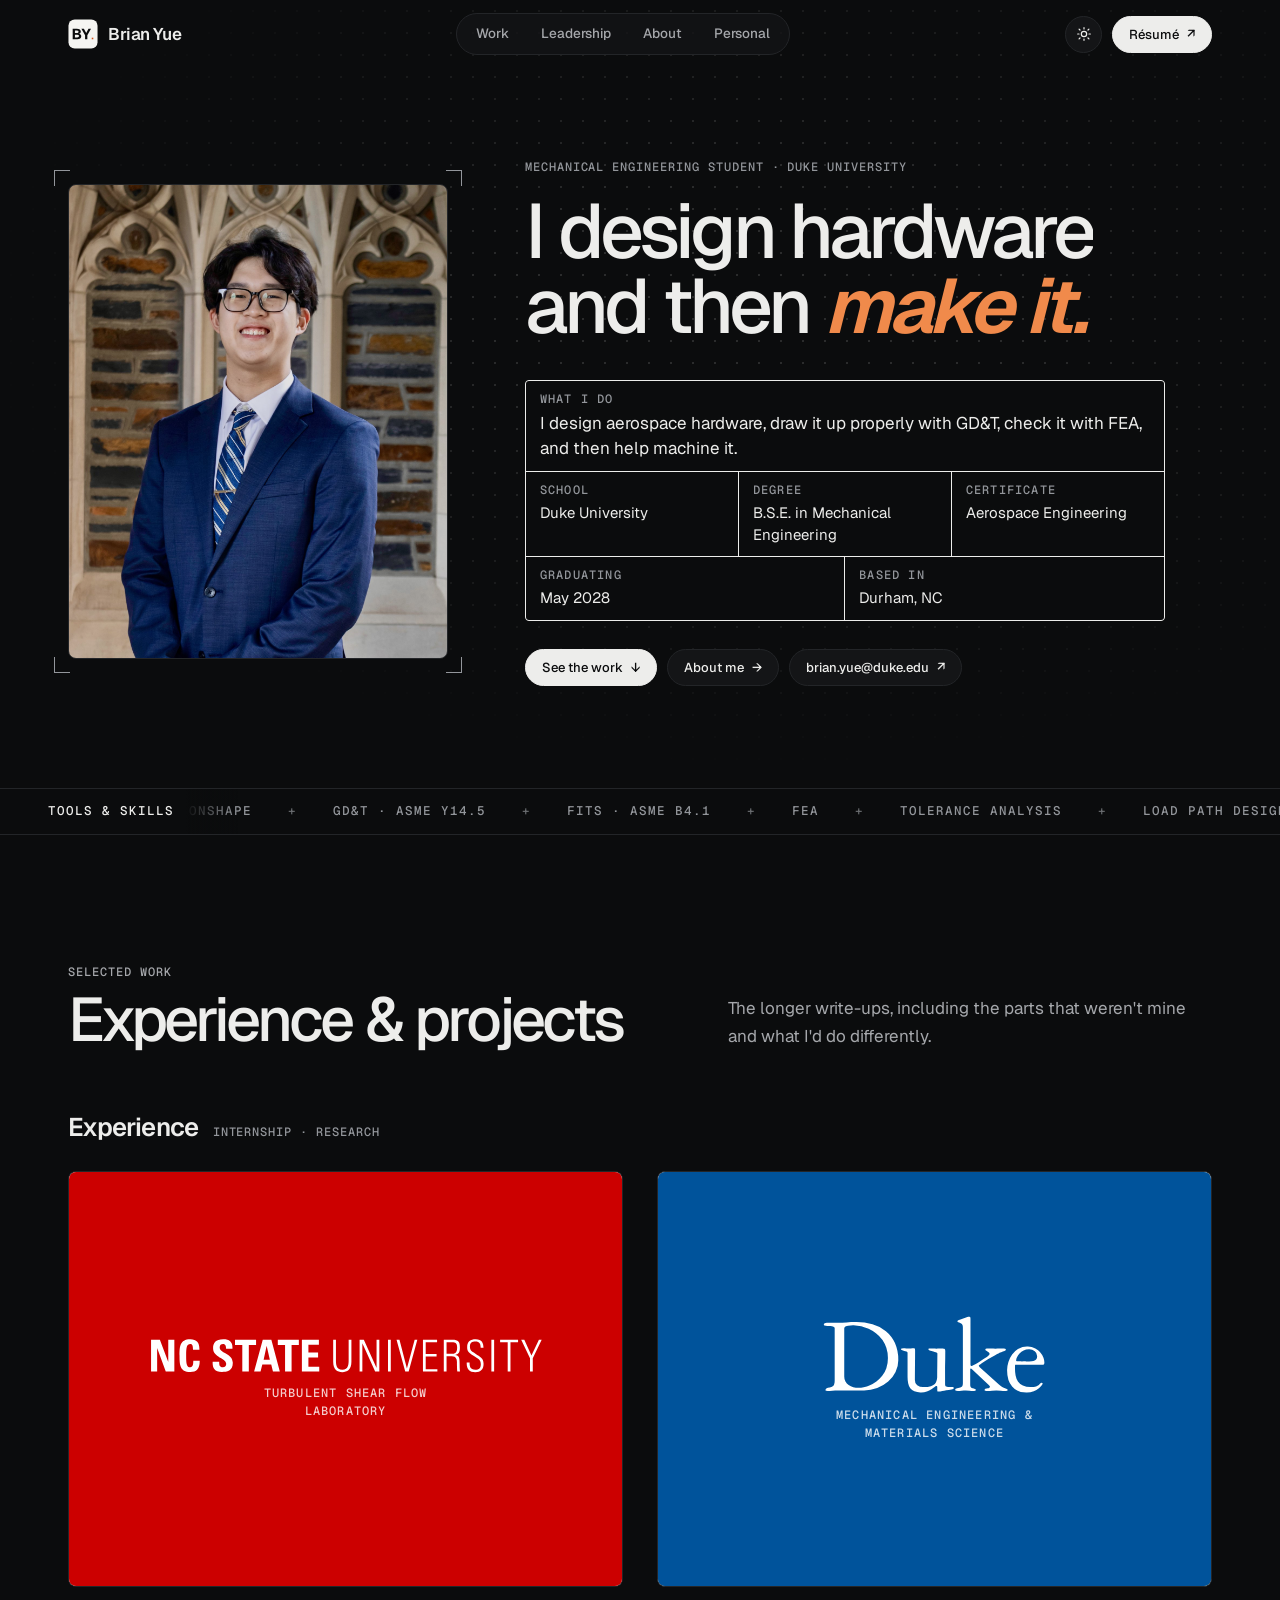
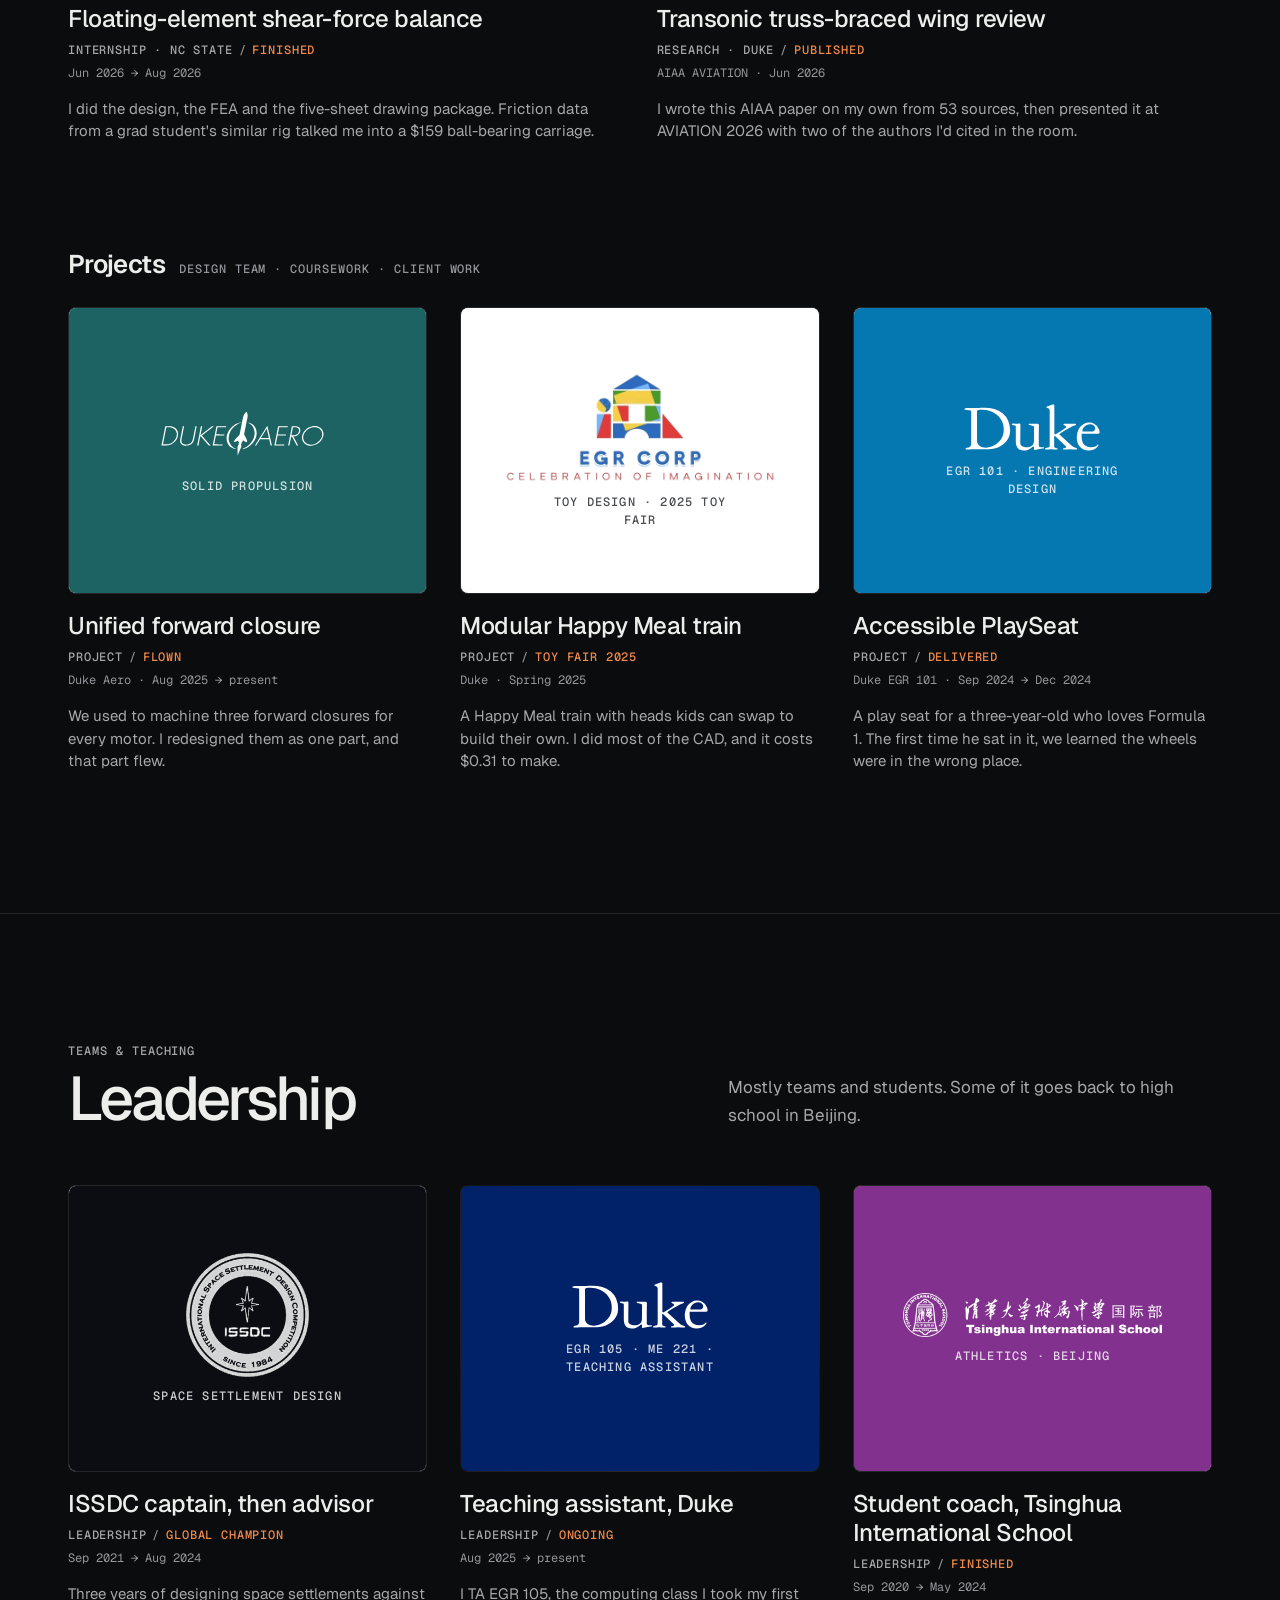
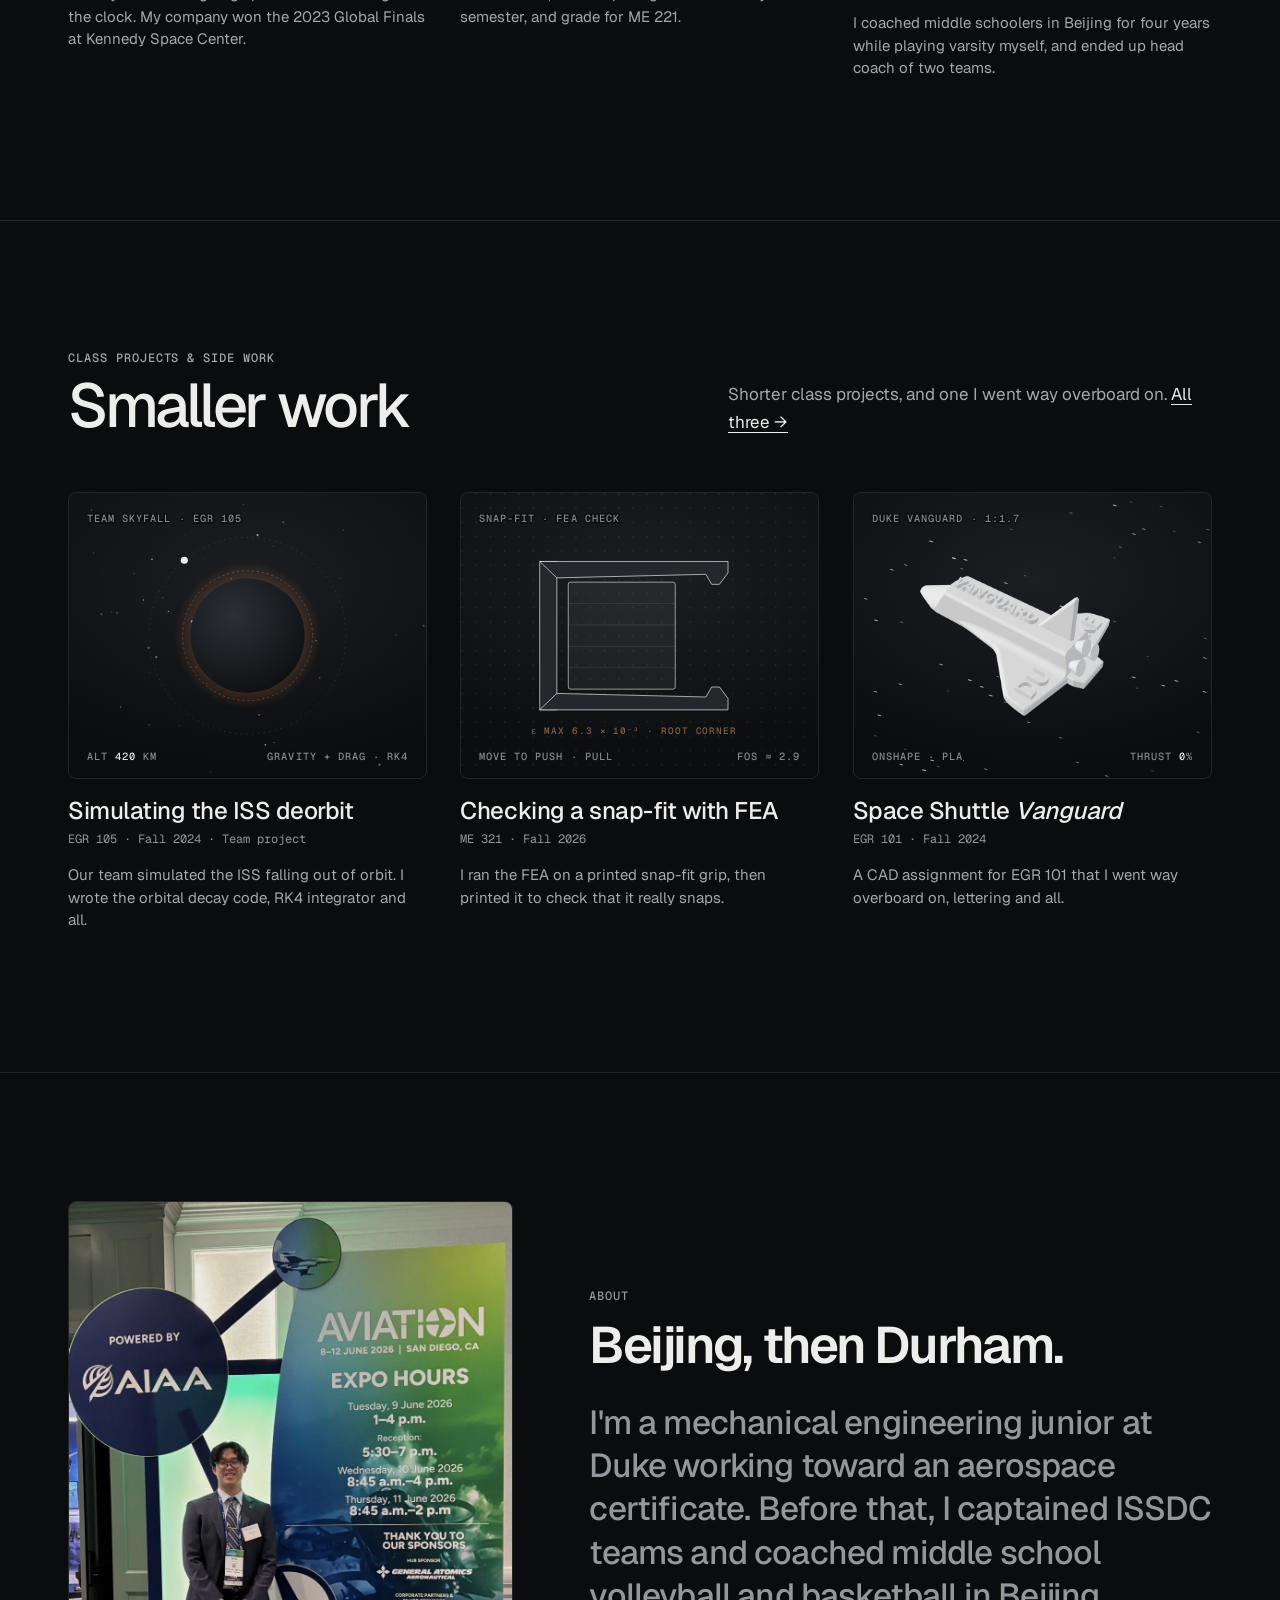
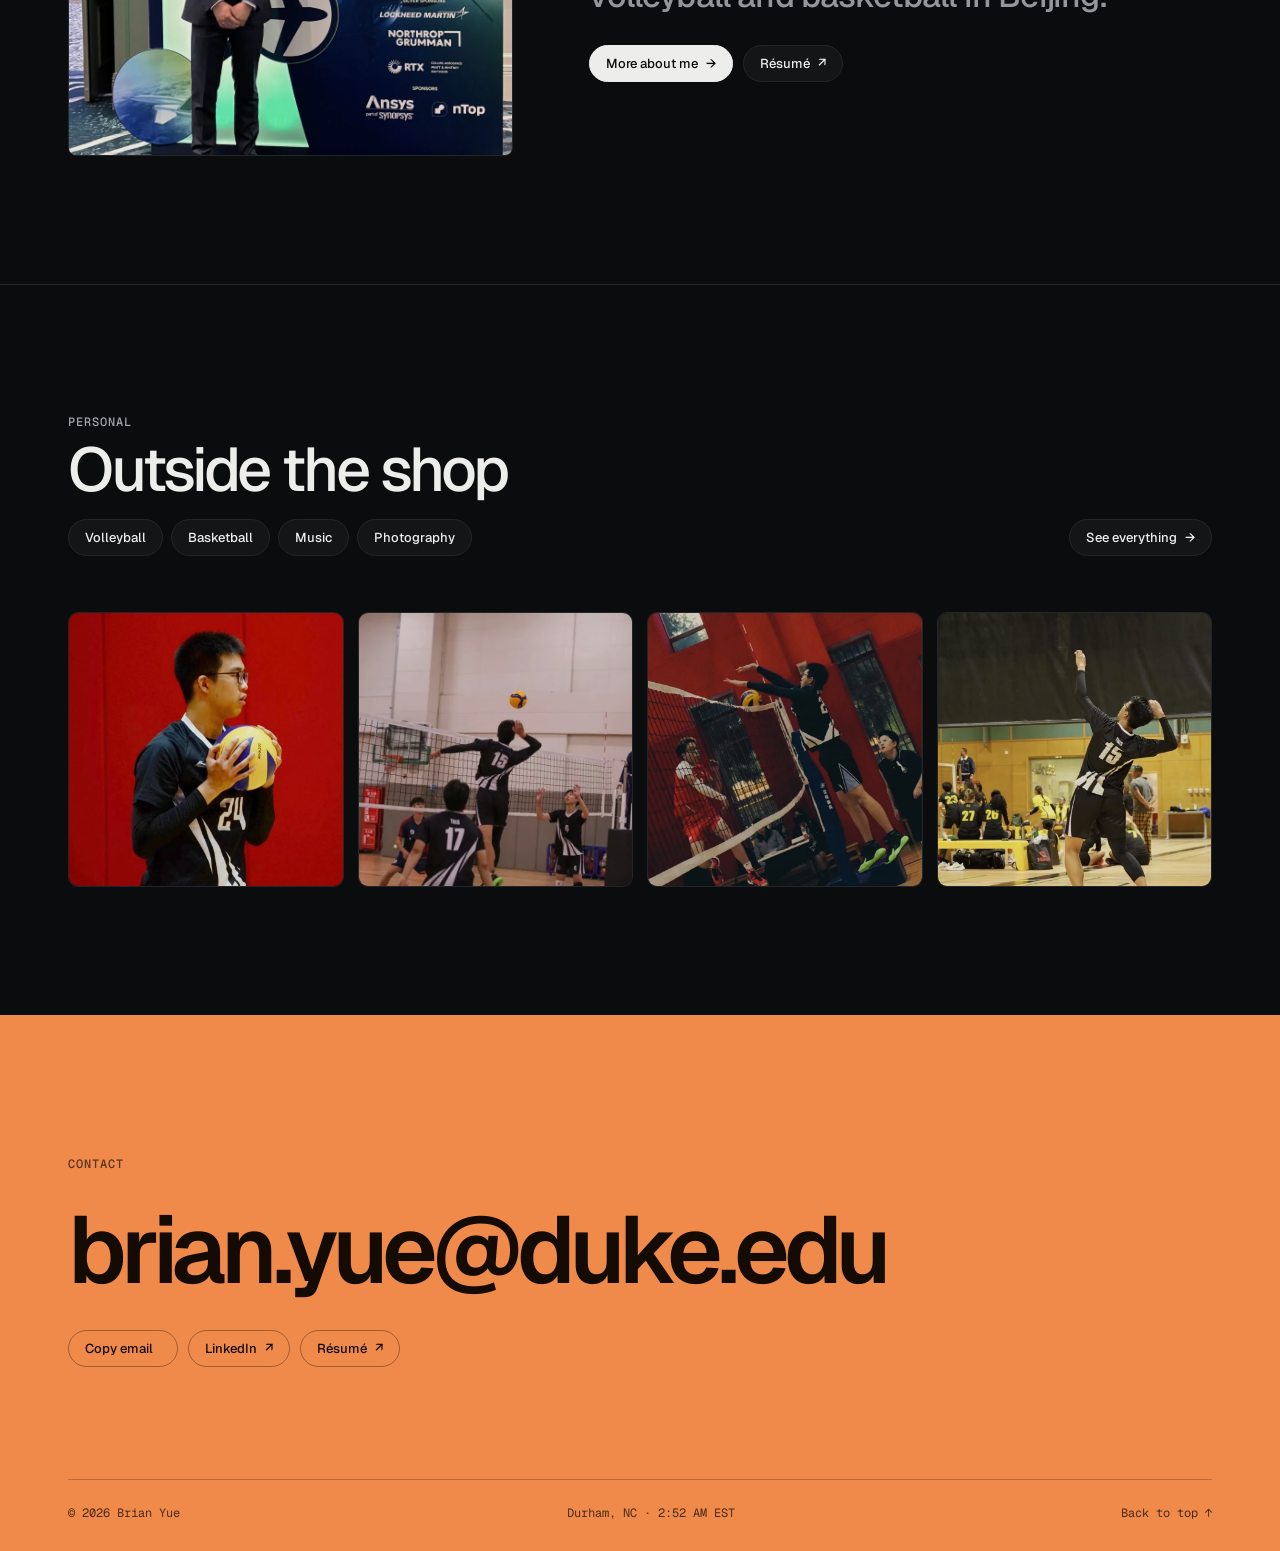
==== commit 06074204: "Hero: "make it." a touch lighter (Geist Italic 640) Brian found the bold italic slightly heavy. The " ====
--- a/index.html
+++ b/index.html
@@ -22,7 +22,7 @@
 <link rel="apple-touch-icon" href="apple-touch-icon.png">
 <link rel="preconnect" href="https://fonts.googleapis.com">
 <link rel="preconnect" href="https://fonts.gstatic.com" crossorigin>
-<link rel="stylesheet" href="https://fonts.googleapis.com/css2?family=Geist:ital,wght@0,400;0,500;0,600;0,700;1,700&family=Geist+Mono:wght@400;500;600&display=swap">
+<link rel="stylesheet" href="https://fonts.googleapis.com/css2?family=Geist:ital,wght@0,400;0,500;0,600;0,700;1,600..700&family=Geist+Mono:wght@400;500;600&display=swap">
 <link rel="stylesheet" href="assets/site.css">
 <script>document.documentElement.classList.add('js');try{var th=localStorage.getItem('by-theme');if(th==='light'||th==='dark')document.documentElement.setAttribute('data-theme',th);}catch(e){}try{var q=location.search;if(/[?&]present=0/.test(q))sessionStorage.removeItem('by-present');else if(/[?&]present/.test(q))sessionStorage.setItem('by-present','1');if(sessionStorage.getItem('by-present')==='1'){document.documentElement.classList.add('present');document.documentElement.setAttribute('data-theme','light');}}catch(e){}window.addEventListener('error',function(e){var t=e.target;if(t&&t.tagName==='IMG'&&t.hasAttribute('data-logo')){t.remove();return;}if(!t||t.tagName!=='IMG'||!t.hasAttribute('data-dropin'))return;if(t.hasAttribute('data-optional')){var f=t.closest('figure');if(f){f.hidden=true;var r=f.closest('.figs');if(r&&!r.querySelector('figure:not([hidden])'))r.hidden=true;}return;}var b=t.closest('.frame,.media,.portrait');if(b){b.classList.add('is-missing');b.setAttribute('data-file',t.getAttribute('data-dropin'));}var a=t.closest('a[data-lightbox]');if(a){a.removeAttribute('href');a.removeAttribute('data-lightbox');}},true);</script>
 </head>
--- a/assets/site.css
+++ b/assets/site.css
@@ -255,7 +255,7 @@
   font-size: clamp(2.7rem, 6vw, 5.6rem); line-height: .98; letter-spacing: -0.052em;
   margin: 0 0 clamp(24px, 3.5vw, 36px); text-wrap: balance;
 }
-.display em { font-weight: 700; font-style: italic; letter-spacing: -0.05em; color: var(--accent); }  /* "make it.": Geist Bold Italic */
+.display em { font-weight: 640; font-style: italic; letter-spacing: -0.05em; color: var(--accent); }  /* "make it.": Geist Italic, a touch under bold */
 .display em .w { padding-right: .08em; margin-right: -.08em; }  /* keep the italic overhang out of the word-reveal mask */
 
 /* title block, in the format of a drawing's */
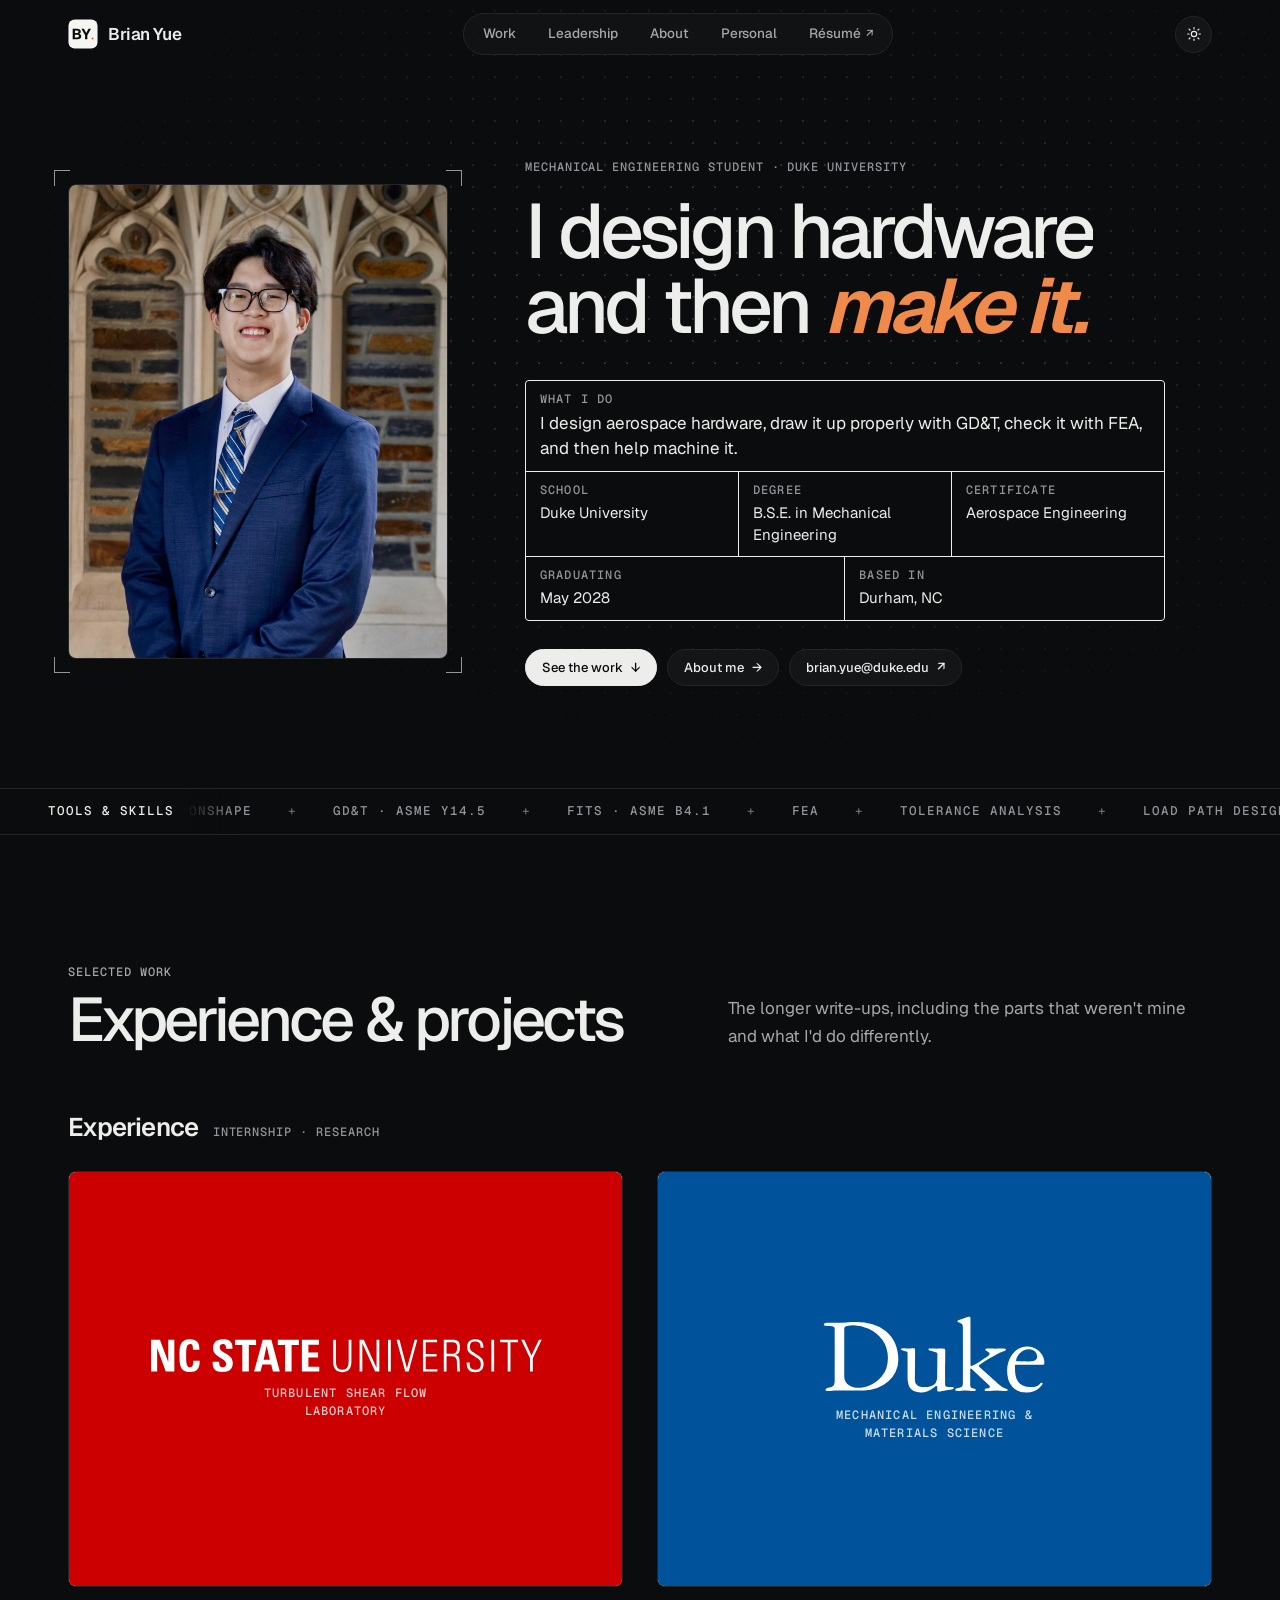
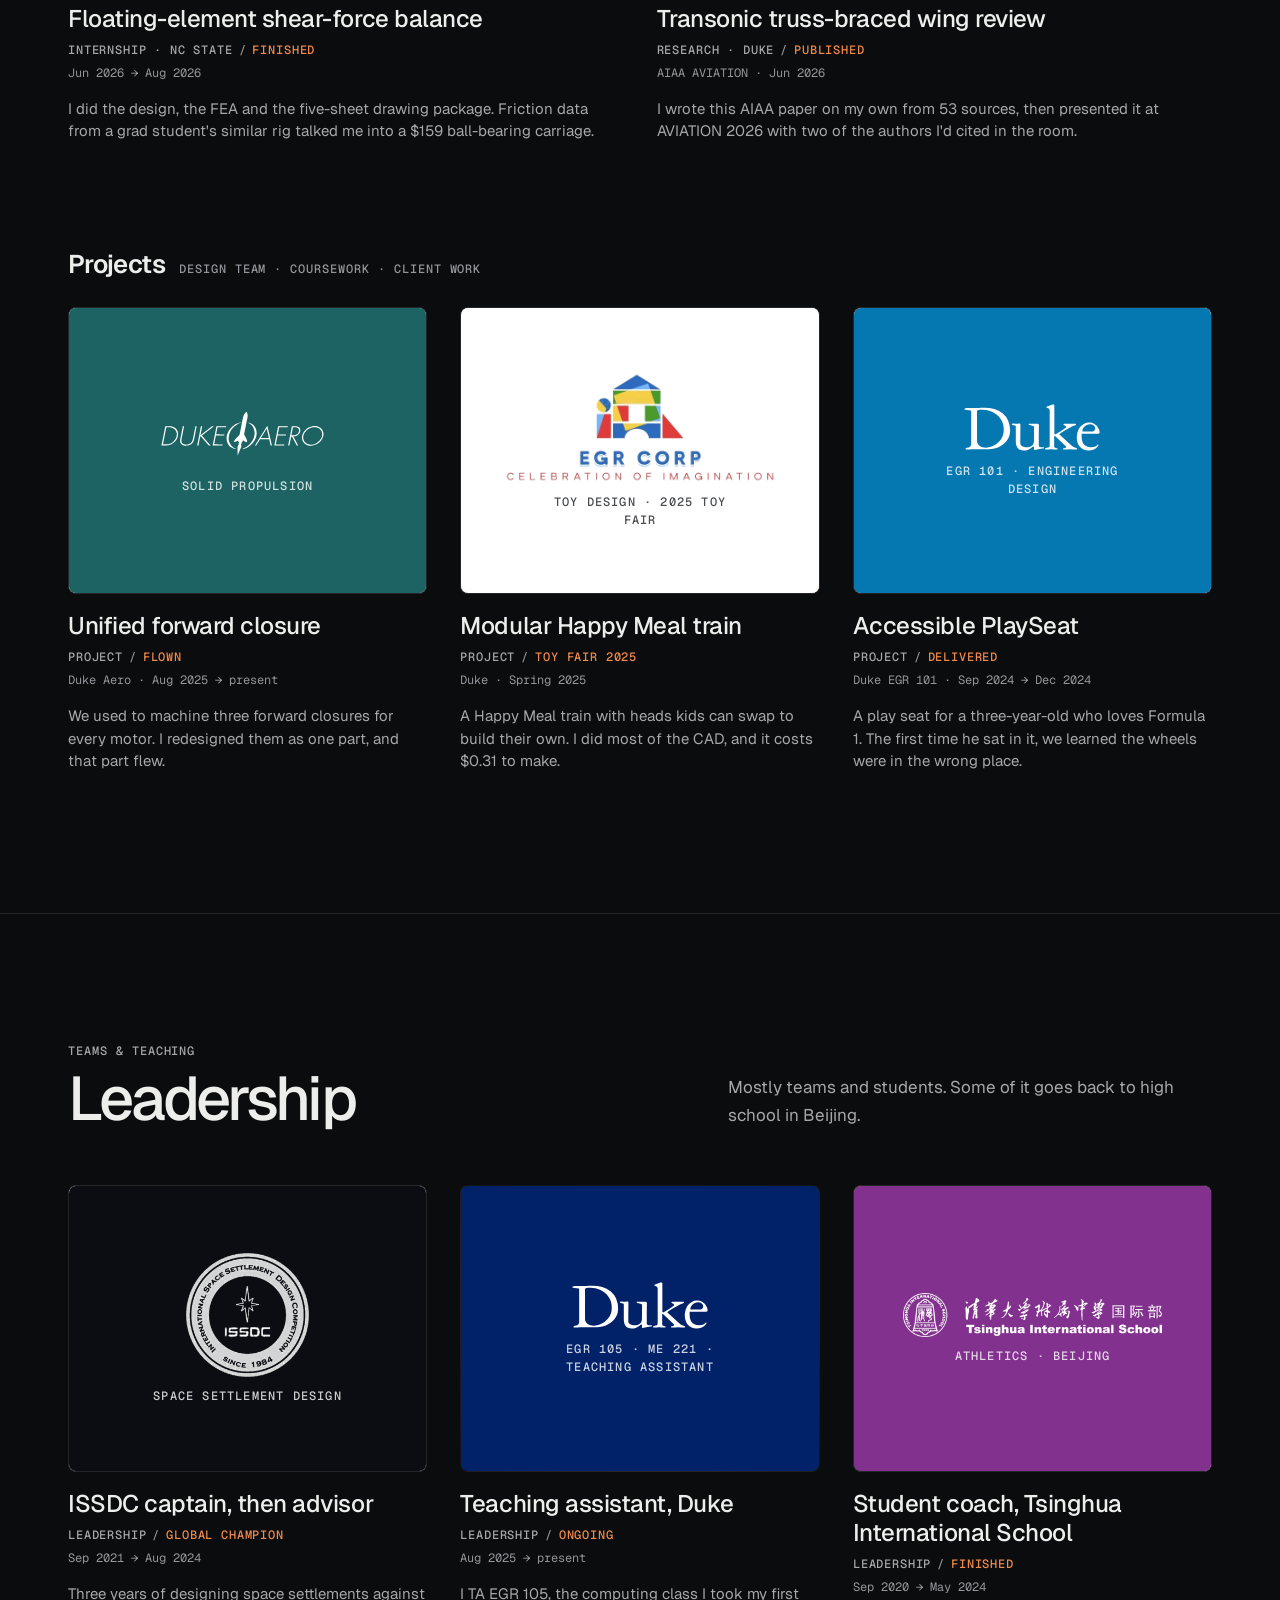
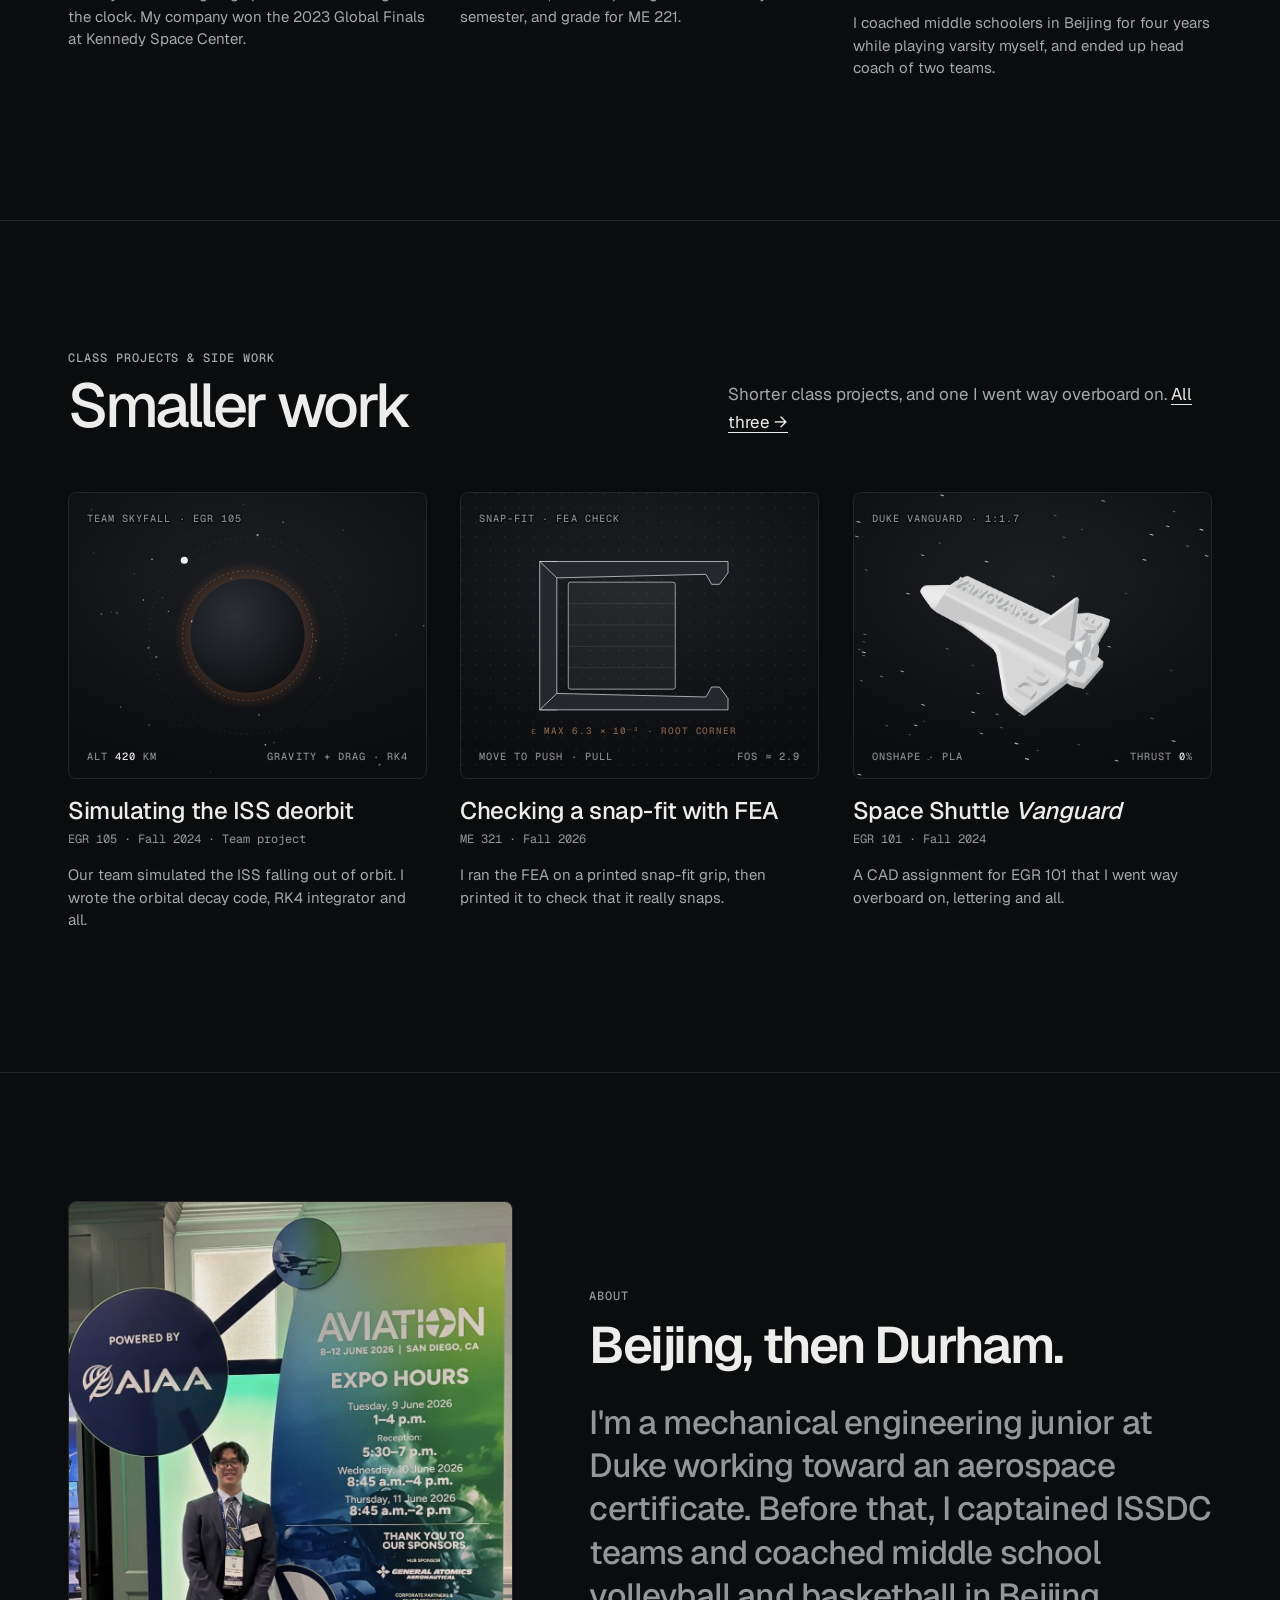
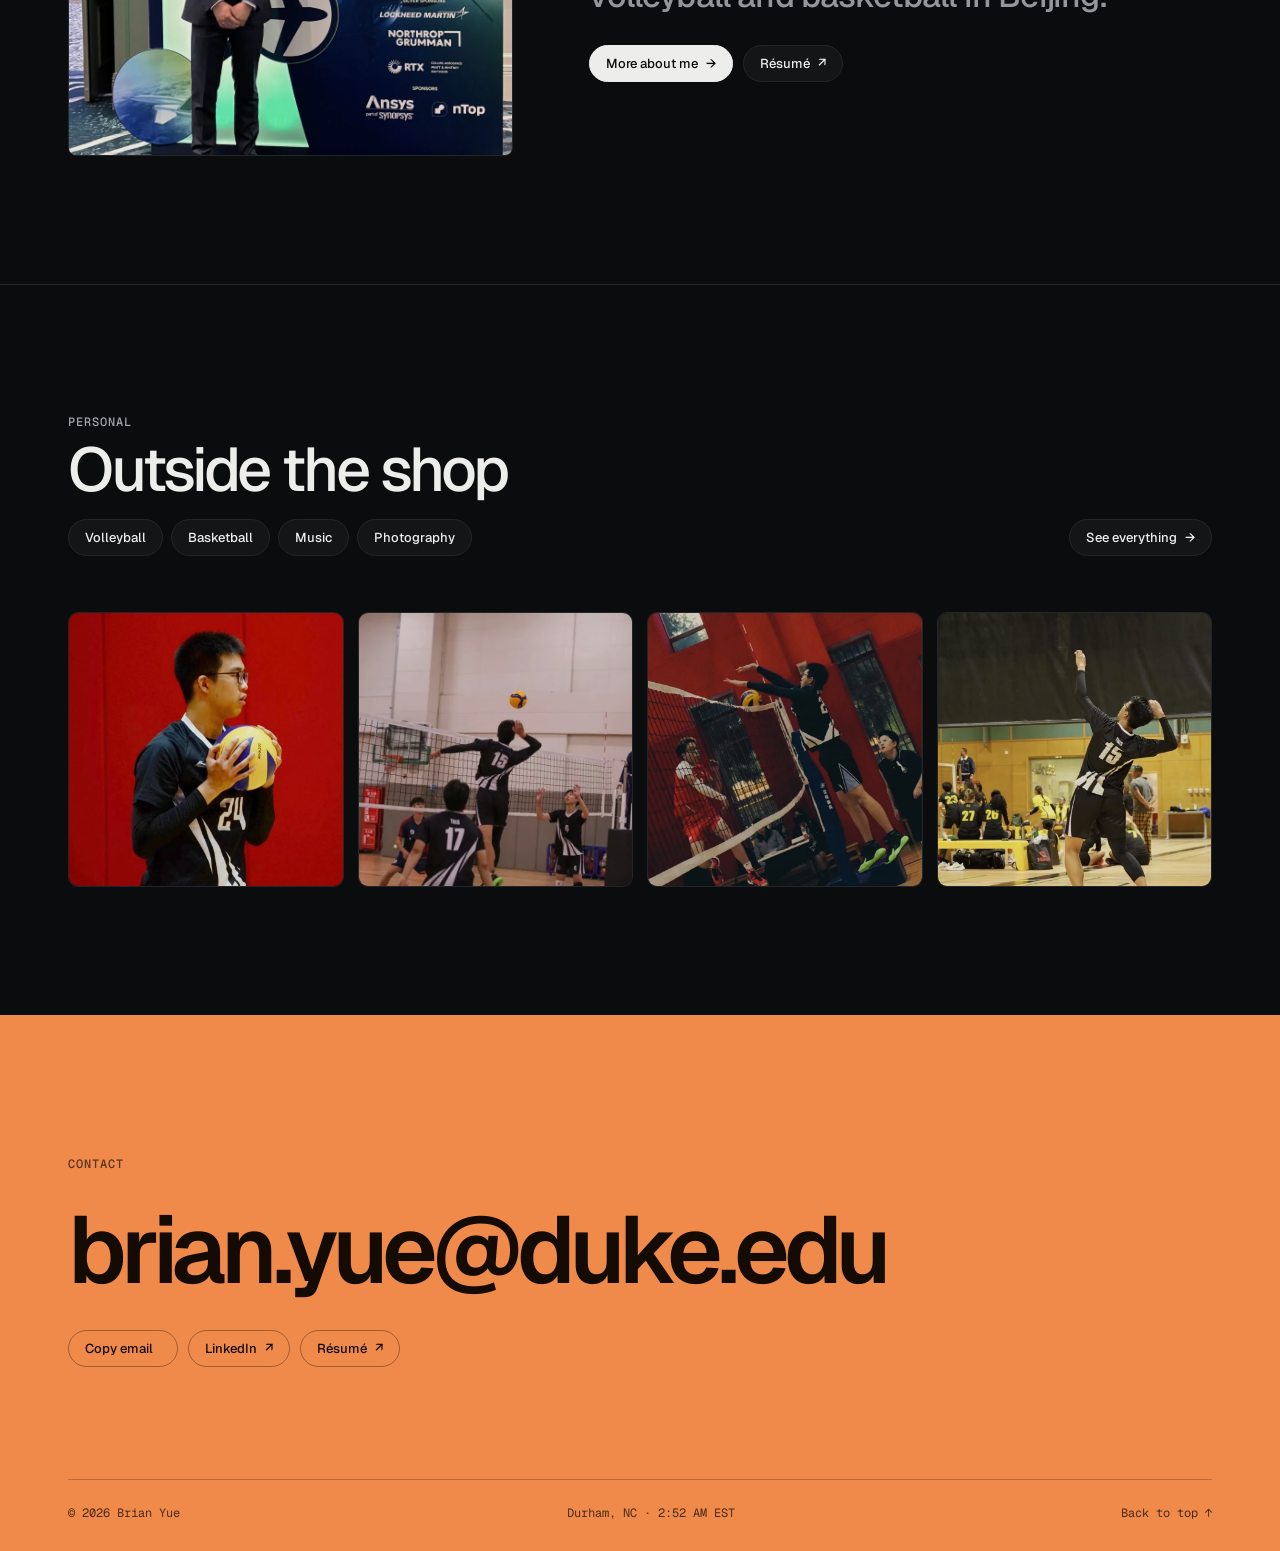
==== commit 1b475681: "Header: Résumé moves into the top menu Résumé is now the last item in the main menu on every page (i" ====
--- a/index.html
+++ b/index.html
@@ -32,10 +32,9 @@
 <header class="site-header">
   <div class="wrap bar">
     <a class="brand" href="index.html" aria-label="Brian Yue, home"><svg class="mark" viewBox="0 0 512 512" aria-hidden="true" focusable="false"><rect class="m-bg" x="8" y="8" width="496" height="496" rx="106"/><path class="m-fg" d="M79.9 346V166H150Q183.5 166 201.2 177.7Q218.9 189.5 218.9 214.9Q218.9 226.1 214.4 234.3Q209.8 242.6 201.1 247.4Q192.3 252.2 179.8 253.1L179.7 252.8Q202.5 254.2 214.5 265.7Q226.5 277.2 226.5 296.4Q226.5 321.5 208.9 333.7Q191.2 346 158.6 346ZM118.5 314.7H156.7Q170.6 314.7 179.1 309Q187.6 303.3 187.6 291.8Q187.6 280.3 179.2 274.4Q170.8 268.5 156.7 268.5H118.5ZM118.5 240.5H148.8Q163.1 240.5 171.5 235Q180 229.5 180 218.9Q180 207.8 171.8 202.6Q163.6 197.3 148.8 197.3H118.5ZM291.3 346V276.1L228.7 166H271.3L310.7 238.6L349.8 166H392.4L330 276.1V346Z"/><rect class="m-dot" x="405.1" y="319" width="27" height="27"/></svg><span class="wm">Brian Yue</span></a>
-    <nav class="navpill" aria-label="Primary"><a href="#work">Work</a><a href="#leadership">Leadership</a><a href="about.html">About</a><a href="personal.html" data-nav="personal">Personal</a></nav>
+    <nav class="navpill" aria-label="Primary"><a href="#work">Work</a><a href="#leadership">Leadership</a><a href="about.html">About</a><a href="personal.html" data-nav="personal">Personal</a><a href="resume.pdf" target="_blank" rel="noopener">Résumé <span class="ext" aria-hidden="true">↗</span></a></nav>
     <div class="bar-right">
       <button class="pill theme-btn" type="button" aria-label="Switch to light theme" title="Switch to light theme"><svg class="i-sun" viewBox="0 0 24 24" fill="none" stroke="currentColor" stroke-width="1.8" stroke-linecap="round" aria-hidden="true"><circle cx="12" cy="12" r="4"/><path d="M12 2.5v2M12 19.5v2M4.6 4.6 6 6M18 18l1.4 1.4M2.5 12h2M19.5 12h2M4.6 19.4 6 18M18 6l1.4-1.4"/></svg><svg class="i-moon" viewBox="0 0 24 24" fill="none" stroke="currentColor" stroke-width="1.8" stroke-linejoin="round" aria-hidden="true"><path d="M20 14.5A8 8 0 1 1 9.5 4a6.5 6.5 0 0 0 10.5 10.5z"/></svg></button>
-      <a class="pill solid" href="resume.pdf" target="_blank" rel="noopener">Résumé <span class="arrow">↗</span></a>
       <button class="pill menu-btn" type="button" aria-expanded="false" aria-controls="menu"><span>Menu</span></button>
     </div>
   </div>
--- a/assets/site.css
+++ b/assets/site.css
@@ -181,6 +181,7 @@
 }
 .navpill a:hover { color: var(--ink); background: var(--accent-soft); }
 .navpill a[aria-current="page"] { color: var(--paper); background: var(--ink); }
+.navpill .ext { font-size: .85em; margin-left: 2px; }  /* Résumé opens the PDF in a new tab */
 .bar-right { display: flex; align-items: center; gap: 10px; }
 .menu-btn { display: none; }
 @media (max-width: 860px) {
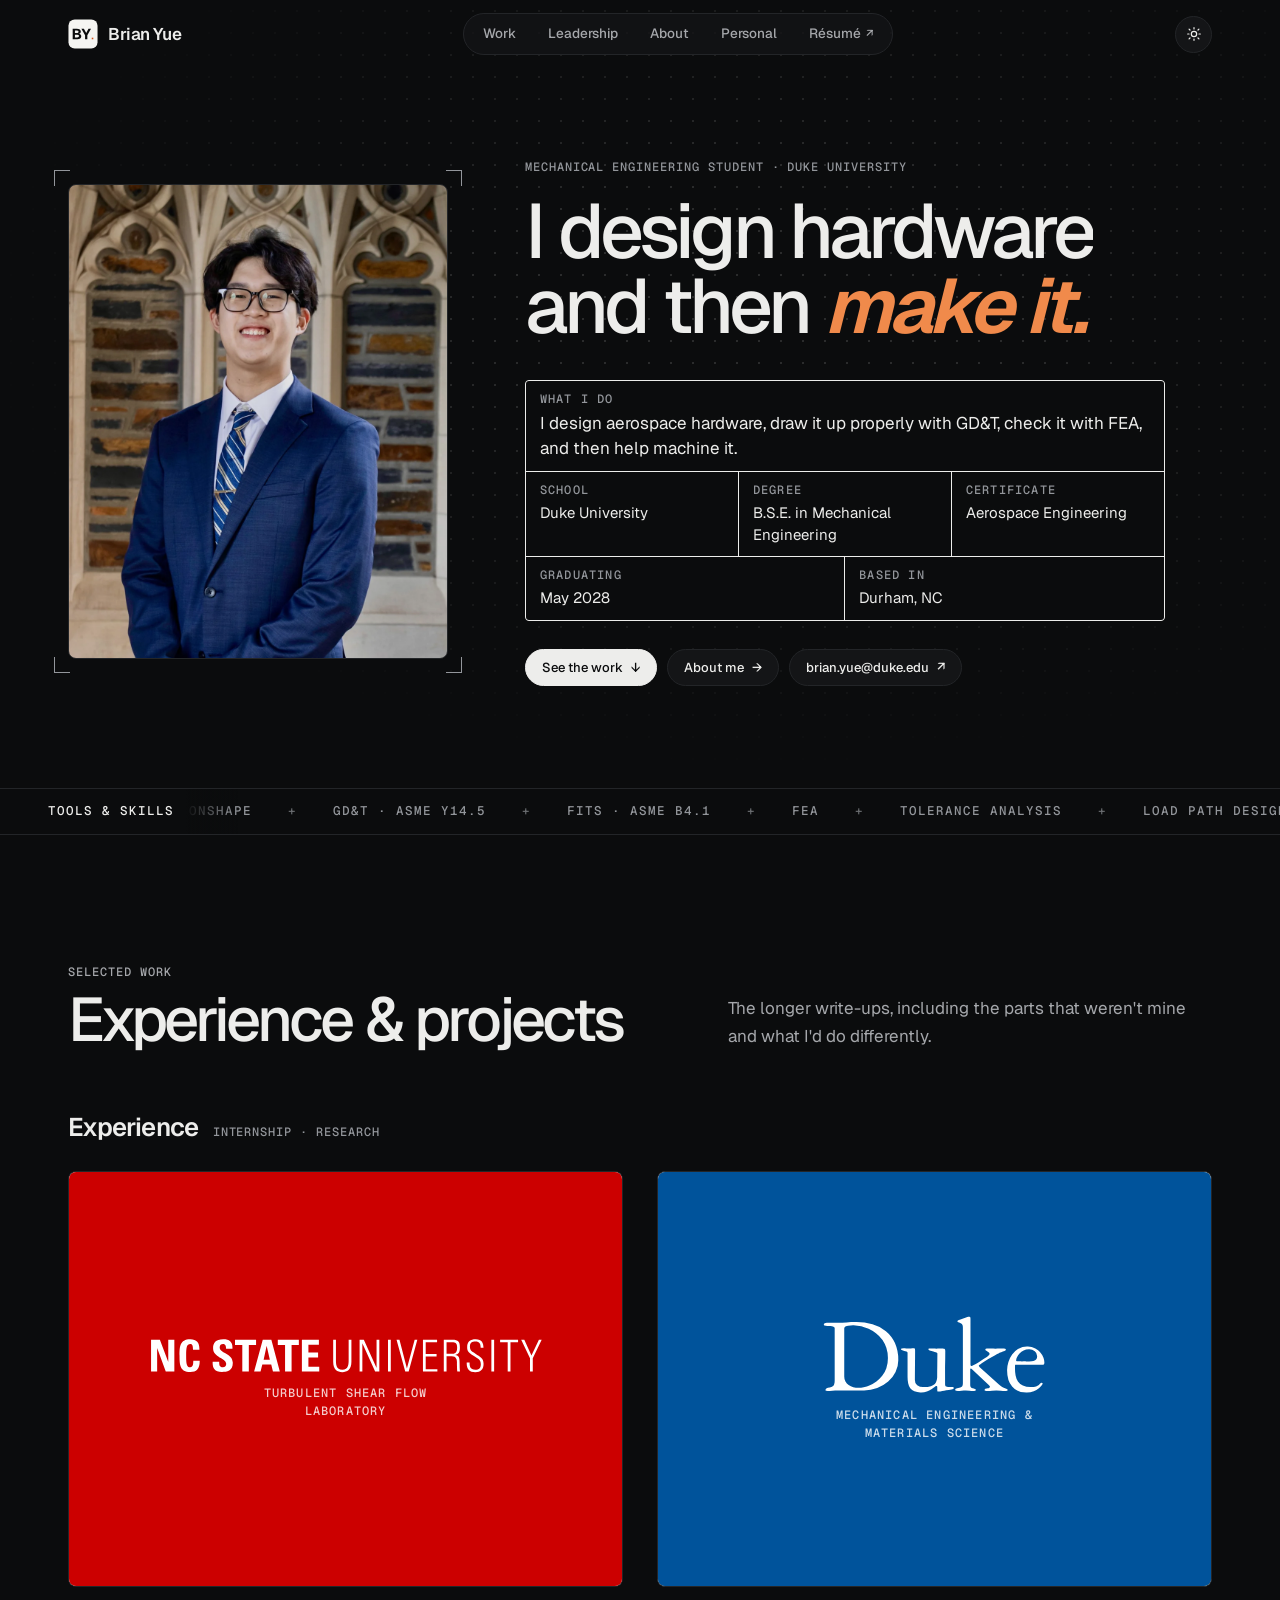
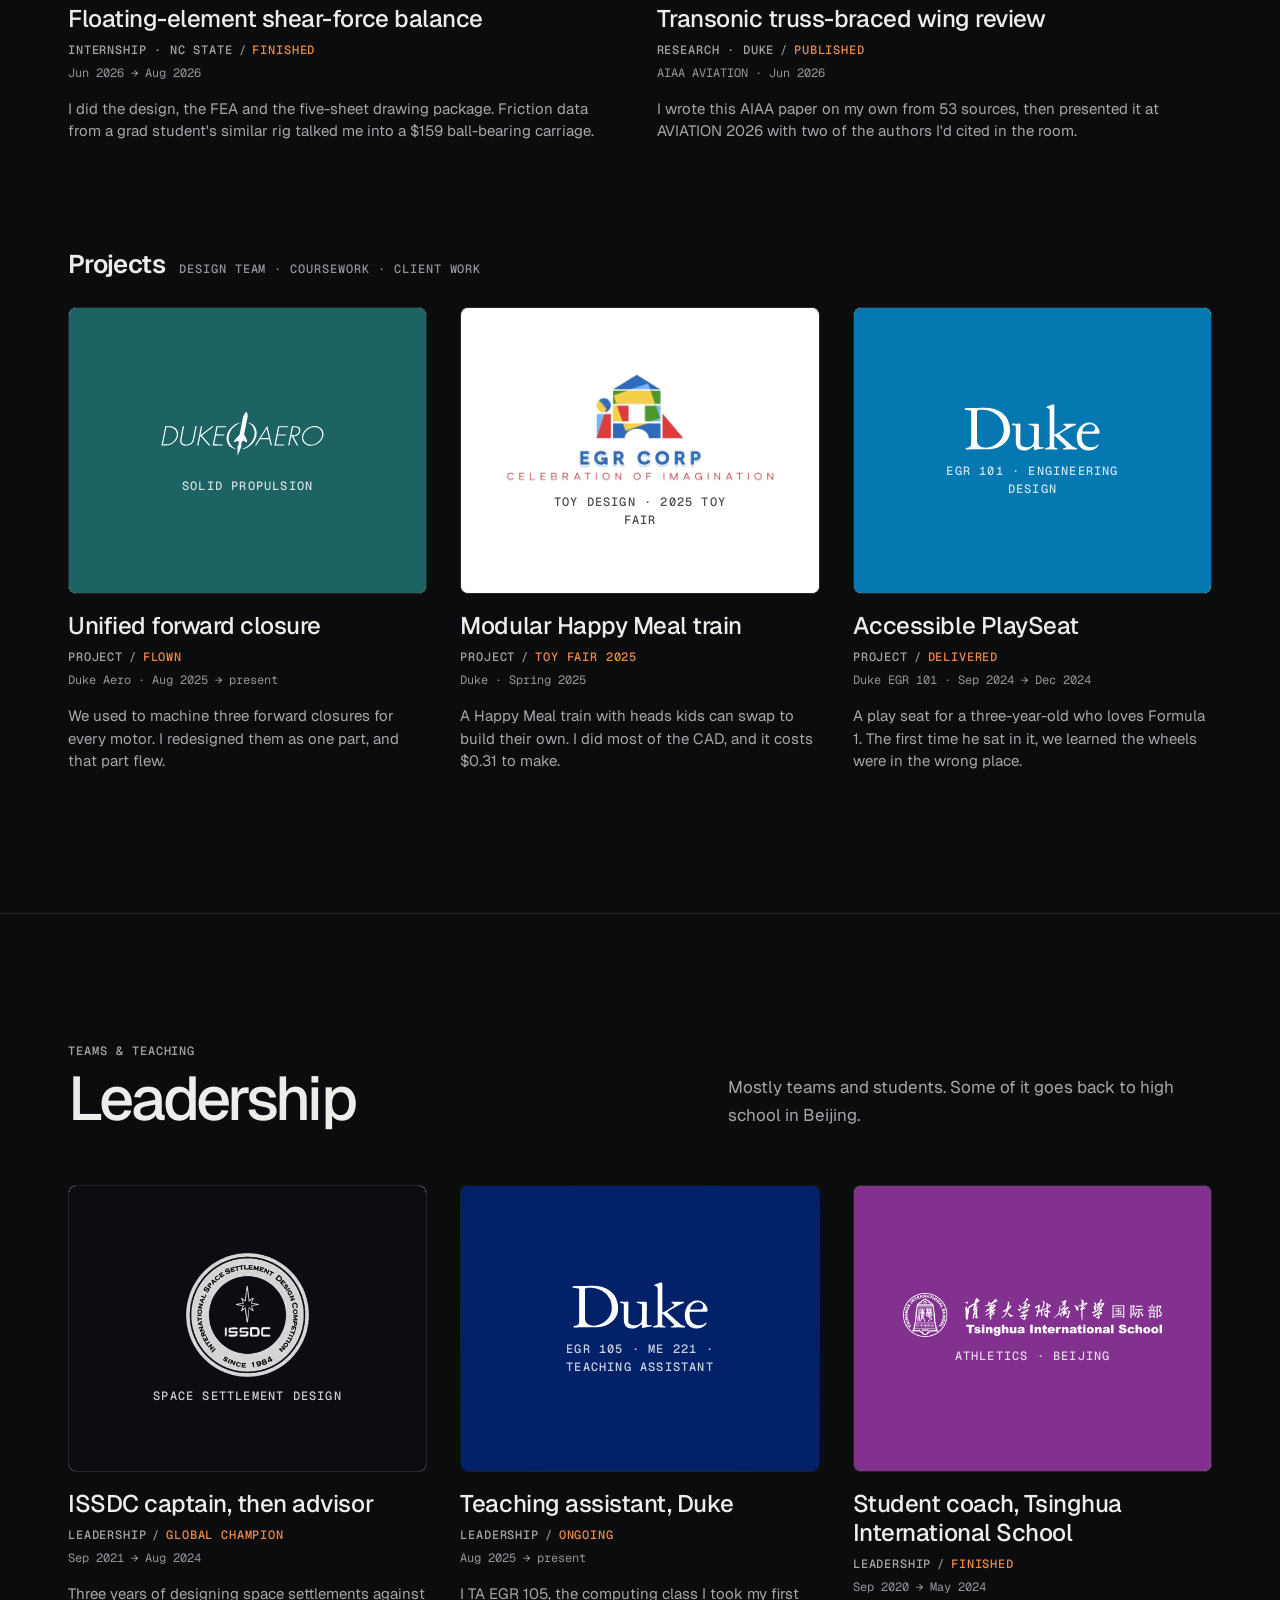
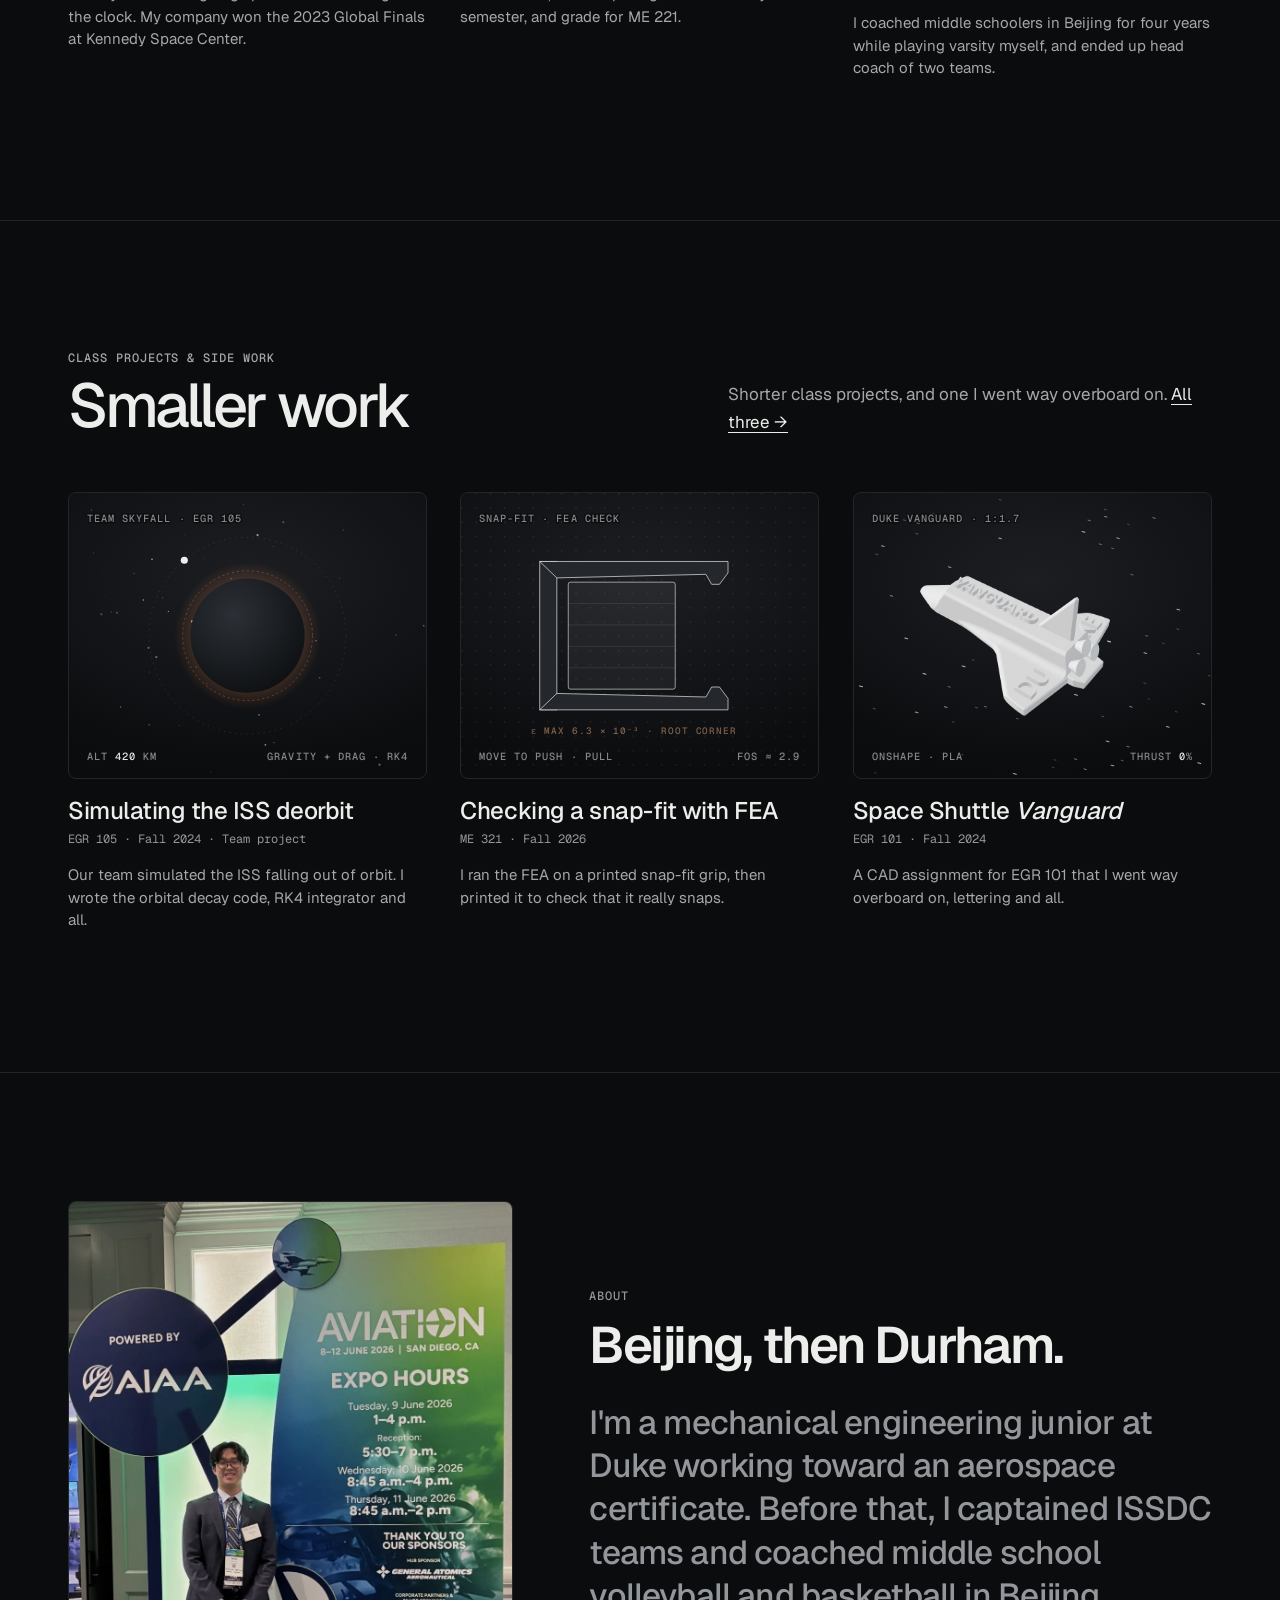
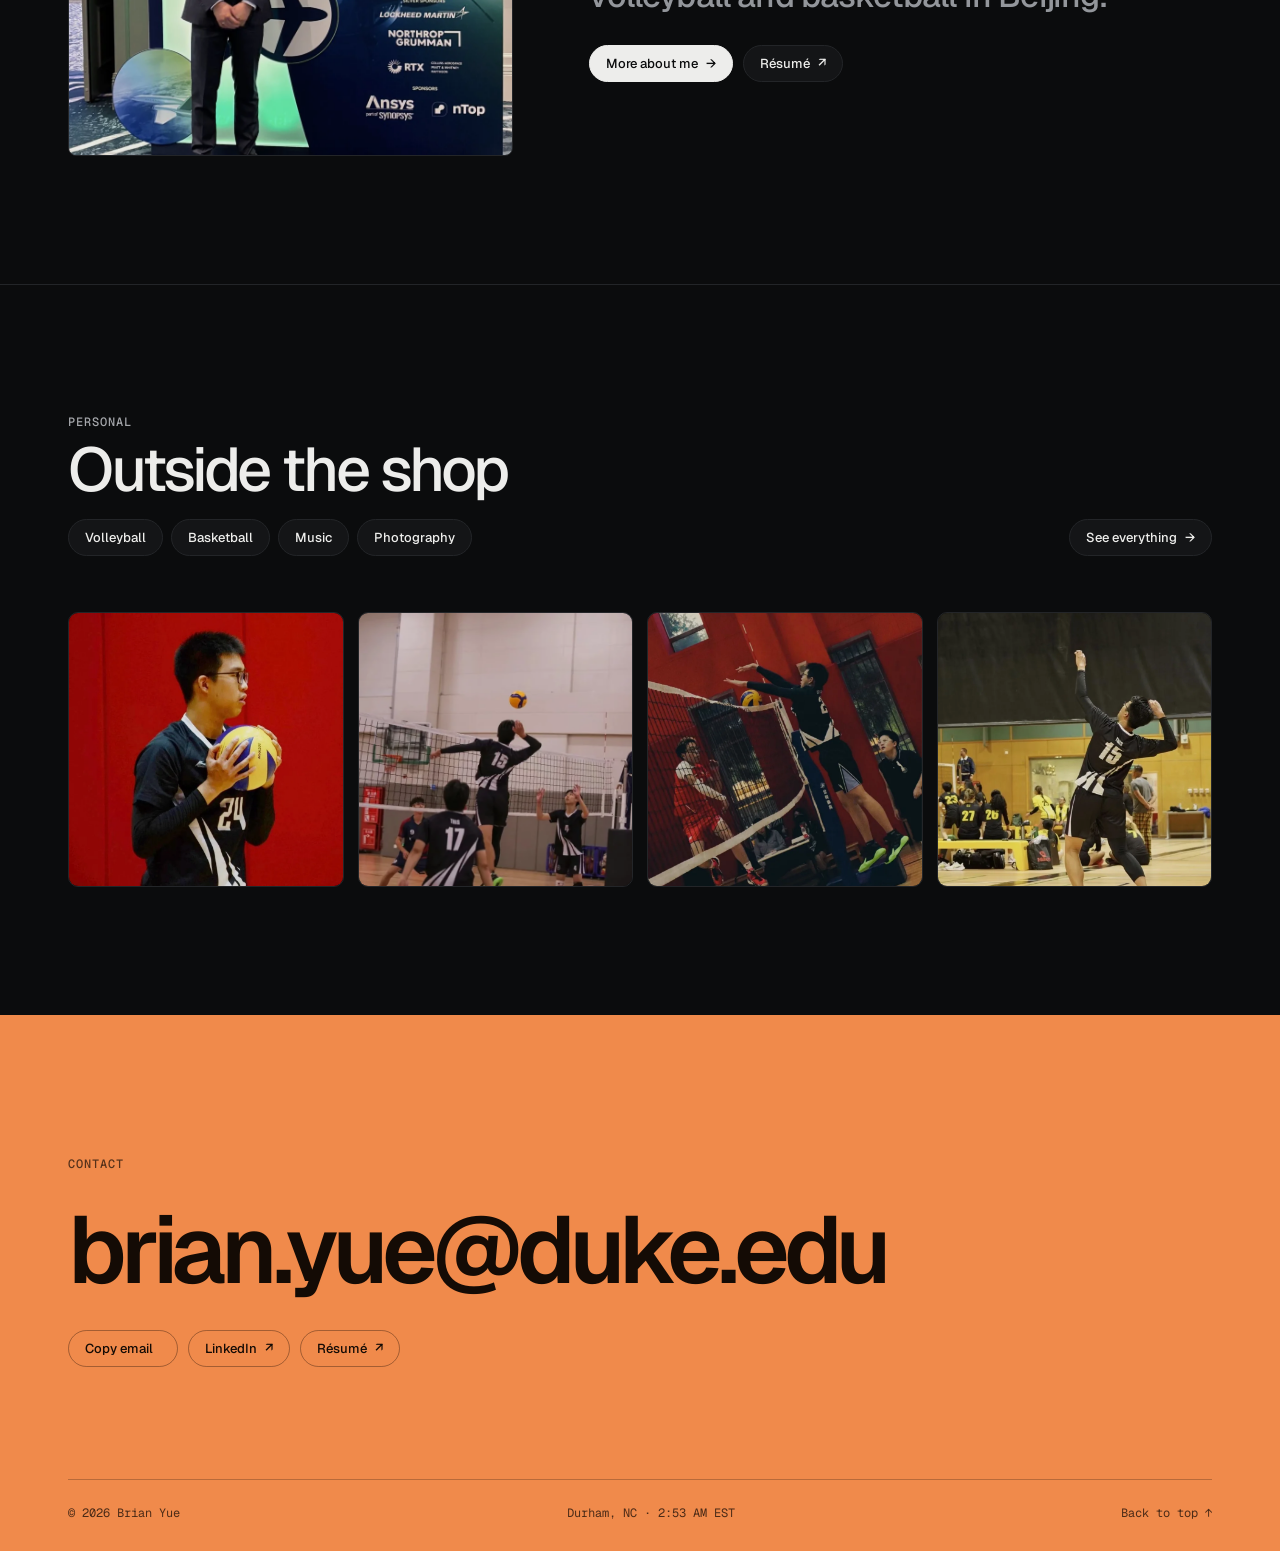
==== commit 54b792c3: "Make the site lighter without changing how it looks - On-page images now load per-page copies sized " ====
--- a/index.html
+++ b/index.html
@@ -52,7 +52,7 @@
   <div class="wrap hero-in">
     <figure class="view fade-in" style="--d:.15s">
       <span class="reg" aria-hidden="true"></span>
-      <div class="portrait"><img src="images/portrait.jpg" data-dropin="images/portrait.jpg" fetchpriority="high" alt="Portrait of Brian Yue in a navy suit, standing in a stone archway at Duke."></div>
+      <div class="portrait"><img src="images/d/portrait-1024.webp" data-dropin="images/portrait.jpg" fetchpriority="high" alt="Portrait of Brian Yue in a navy suit, standing in a stone archway at Duke."></div>
     </figure>
     <div>
       <p class="label kicker fade-in" style="--d:.05s">Mechanical engineering student · Duke University</p>
@@ -101,7 +101,7 @@
       <div class="sub-head" data-reveal><h3>Projects</h3><span class="label">Design team · coursework · client work</span></div>
       <div class="cards three"><article class="card" data-reveal style="--d:0.00s">
   <a href="work/forward-closure.html">
-    <div class="media"><img src="images/closure-machined.webp" loading="lazy" style="object-position: 50% 60%" alt="Partially machined forward closure"><div class="org reveal" aria-hidden="true" style="--org-bg: #1d6363; --org-fg: #fff"><img class="logo" data-logo src="images/logo-duke-aero.svg" style="--logo-w: 70%" alt="Duke AERO"> <span class="word">DUKE AERO</span> <span class="sub">Solid Propulsion</span></div><span class="go">View <span class="arrow">→</span></span></div>
+    <div class="media"><img src="images/d/closure-machined-1280.webp" loading="lazy" style="object-position: 50% 60%" alt="Partially machined forward closure"><div class="org reveal" aria-hidden="true" style="--org-bg: #1d6363; --org-fg: #fff"><img class="logo" data-logo src="images/logo-duke-aero.svg" style="--logo-w: 70%" alt="Duke AERO"> <span class="word">DUKE AERO</span> <span class="sub">Solid Propulsion</span></div><span class="go">View <span class="arrow">→</span></span></div>
     <div class="card-info"><h3>Unified forward closure</h3> <div class="status"><span class="k">Project</span> <span class="">Flown</span></div> <span class="dates">Duke Aero · Aug 2025 → present</span> <p>We used to machine three forward closures for every motor. I redesigned them as one part, and that part flew.</p></div>
   </a>
 </article><article class="card" data-reveal style="--d:0.08s">
@@ -111,7 +111,7 @@
   </a>
 </article><article class="card" data-reveal style="--d:0.16s">
   <a href="work/playseat.html">
-    <div class="media"><img src="images/playseat-iso.webp" loading="lazy" style="object-position: 45% 55%" alt="The finished PlaySeat with its tray"><div class="org reveal" aria-hidden="true" style="--org-bg: #0577b1; --org-fg: #fff"><img class="logo" data-logo src="images/logo-duke.svg" alt="Duke University"> <span class="word">DUKE</span> <span class="sub">EGR 101 · Engineering Design</span></div><span class="go">View <span class="arrow">→</span></span></div>
+    <div class="media"><img src="images/d/playseat-iso-1280.webp" loading="lazy" style="object-position: 45% 55%" alt="The finished PlaySeat with its tray"><div class="org reveal" aria-hidden="true" style="--org-bg: #0577b1; --org-fg: #fff"><img class="logo" data-logo src="images/logo-duke.svg" alt="Duke University"> <span class="word">DUKE</span> <span class="sub">EGR 101 · Engineering Design</span></div><span class="go">View <span class="arrow">→</span></span></div>
     <div class="card-info"><h3>Accessible PlaySeat</h3> <div class="status"><span class="k">Project</span> <span class="">Delivered</span></div> <span class="dates">Duke EGR 101 · Sep 2024 → Dec 2024</span> <p>A play seat for a three-year-old who loves Formula 1. The first time he sat in it, we learned the wheels were in the wrong place.</p></div>
   </a>
 </article></div>
@@ -127,7 +127,7 @@
     </div>
     <div class="cards three"><article class="card" data-reveal style="--d:0.00s">
   <a href="leadership/issdc.html">
-    <div class="media"><img src="images/card-issdc.webp" loading="lazy" alt="Dual-mode welding robot concept"><div class="org reveal" aria-hidden="true" style="--org-bg: #0b0d12; --org-fg: #fff"><img class="logo" data-logo src="images/logo-issdc.webp" style="--logo-w: 40%; --logo-h: 58%" alt="International Space Settlement Design Competition"> <span class="word">ISSDC</span> <span class="sub">Space settlement design</span></div><span class="go">View <span class="arrow">→</span></span></div>
+    <div class="media"><img src="images/card-issdc.webp" loading="lazy" alt="Dual-mode welding robot concept"><div class="org reveal" aria-hidden="true" style="--org-bg: #0b0d12; --org-fg: #fff"><img class="logo" data-logo src="images/d/logo-issdc-448.webp" style="--logo-w: 40%; --logo-h: 58%" alt="International Space Settlement Design Competition"> <span class="word">ISSDC</span> <span class="sub">Space settlement design</span></div><span class="go">View <span class="arrow">→</span></span></div>
     <div class="card-info"><h3>ISSDC captain, then advisor</h3> <div class="status"><span class="k">Leadership</span> <span class="">Global Champion</span></div> <span class="dates">Sep 2021 → Aug 2024</span> <p>Three years of designing space settlements against the clock. My company won the 2023 Global Finals at Kennedy Space Center.</p></div>
   </a>
 </article><article class="card" data-reveal style="--d:0.08s">
@@ -137,7 +137,7 @@
   </a>
 </article><article class="card" data-reveal style="--d:0.16s">
   <a href="leadership/coaching.html">
-    <div class="media"><img src="images/coaching-timeout.webp" loading="lazy" alt="Coaching during a timeout"><div class="org reveal" aria-hidden="true" style="--org-bg: #82318e; --org-fg: #fff"><img class="logo" data-logo src="images/logo-tis.webp" style="--logo-w: 84%" alt="Tsinghua International School"> <span class="word">TIS</span> <span class="sub">Athletics · Beijing</span></div><span class="go">View <span class="arrow">→</span></span></div>
+    <div class="media"><img src="images/coaching-timeout.webp" loading="lazy" alt="Coaching during a timeout"><div class="org reveal" aria-hidden="true" style="--org-bg: #82318e; --org-fg: #fff"><img class="logo" data-logo src="images/d/logo-tis-832.webp" style="--logo-w: 84%" alt="Tsinghua International School"> <span class="word">TIS</span> <span class="sub">Athletics · Beijing</span></div><span class="go">View <span class="arrow">→</span></span></div>
     <div class="card-info"><h3>Student coach, Tsinghua International School</h3> <div class="status"><span class="k">Leadership</span> <span class="">Finished</span></div> <span class="dates">Sep 2020 → May 2024</span> <p>I coached middle schoolers in Beijing for four years while playing varsity myself, and ended up head coach of two teams.</p></div>
   </a>
 </article></div>
--- a/assets/site.css
+++ b/assets/site.css
@@ -794,6 +794,7 @@
 .stage model-viewer:focus-visible { outline: 2px solid var(--st-acc); outline-offset: -2px; }
 .stage .fallback { object-fit: contain; }
 model-viewer:defined ~ .fallback { display: none; }
+model-viewer:not(:defined) > * { display: none; }  /* hotspots and progress bar wait for the viewer (it loads on approach) */
 .stage video { object-fit: cover; background: #000; }
 .stage:fullscreen { aspect-ratio: auto; border-radius: 0; }
 .stage:fullscreen video { object-fit: contain; }
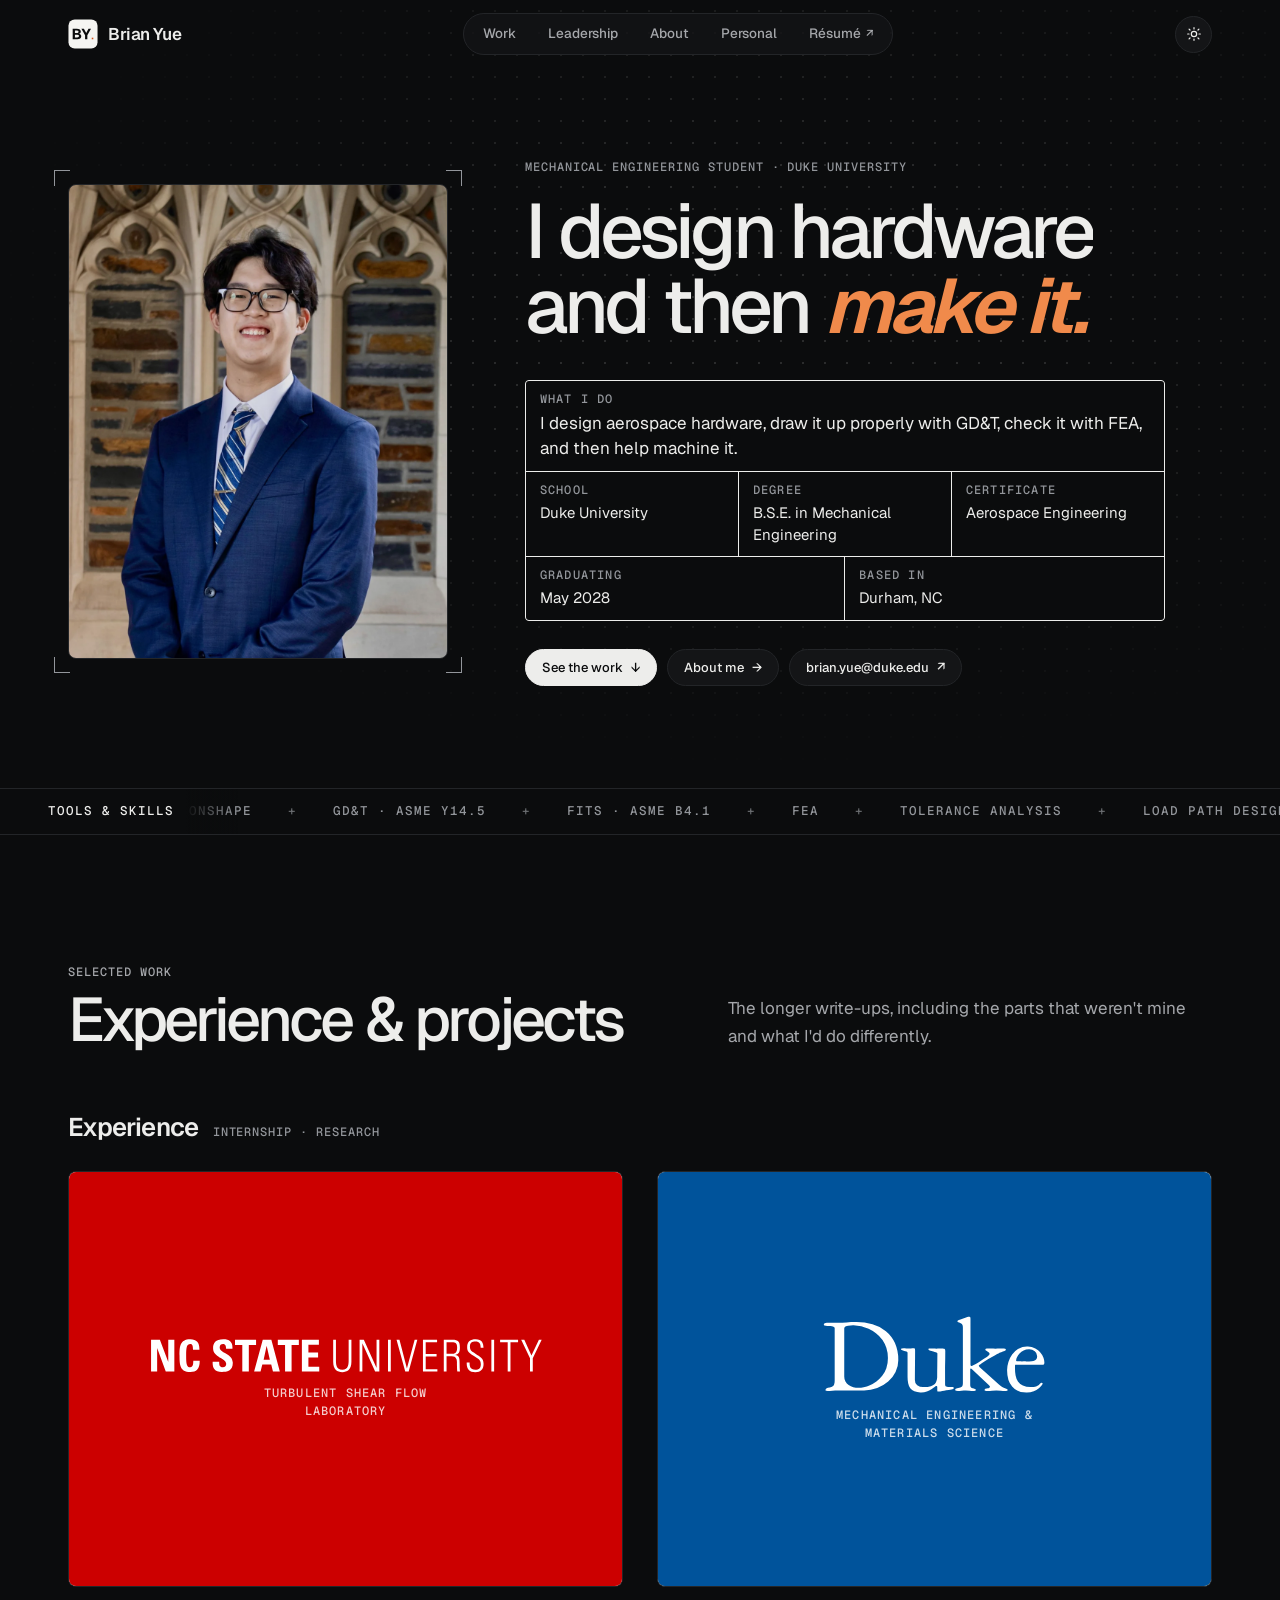
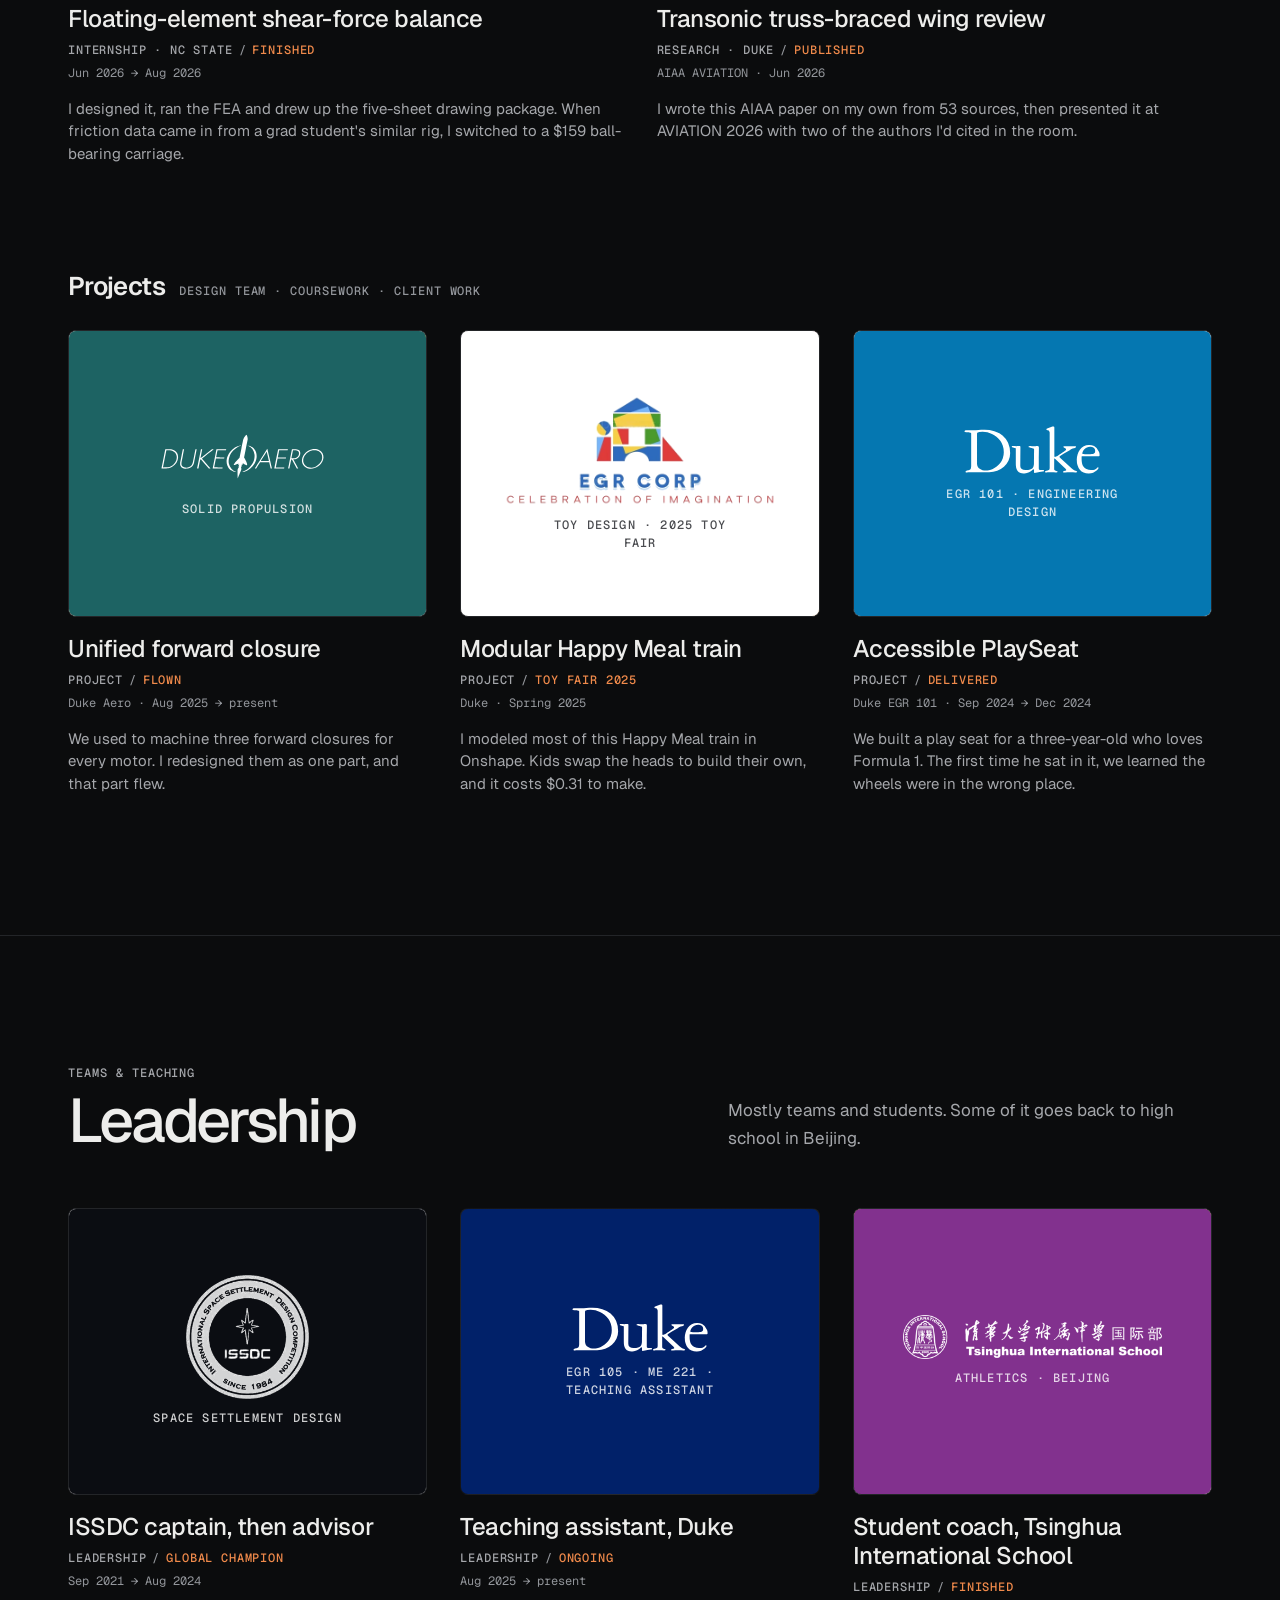
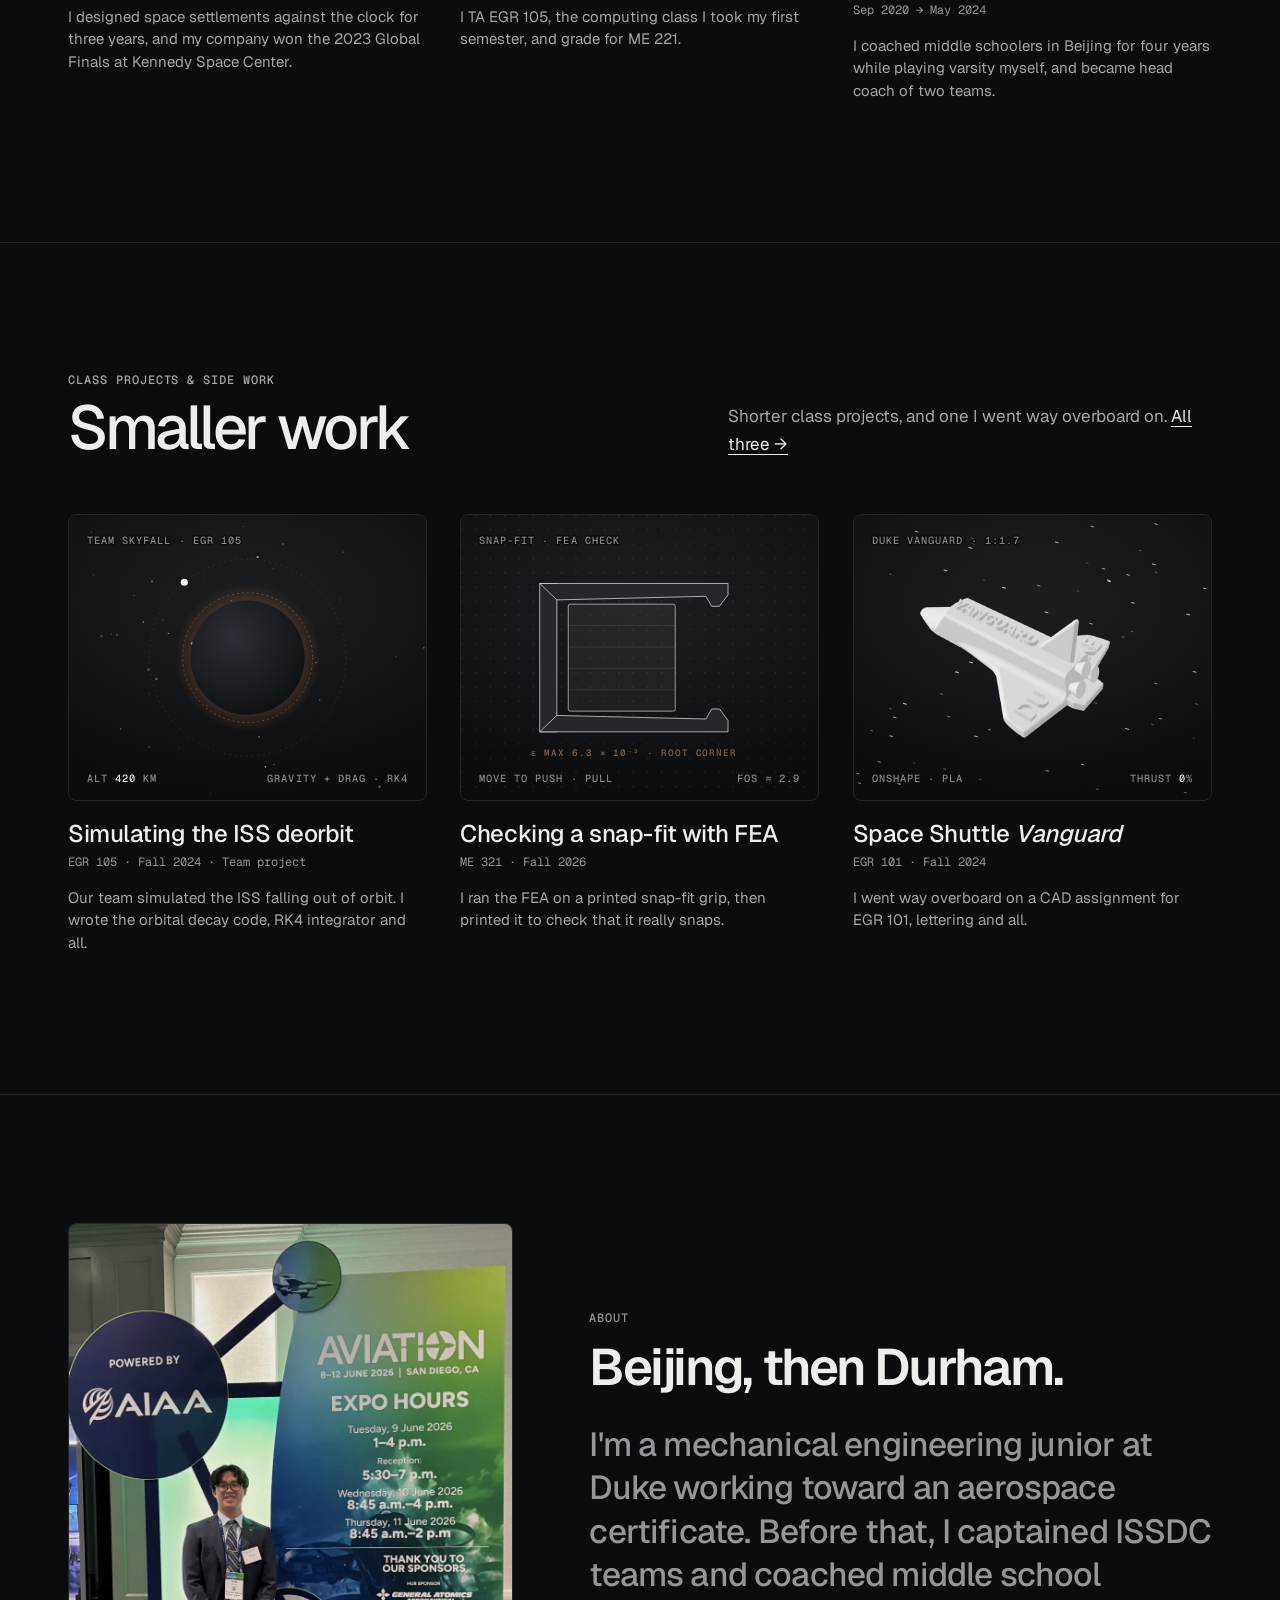
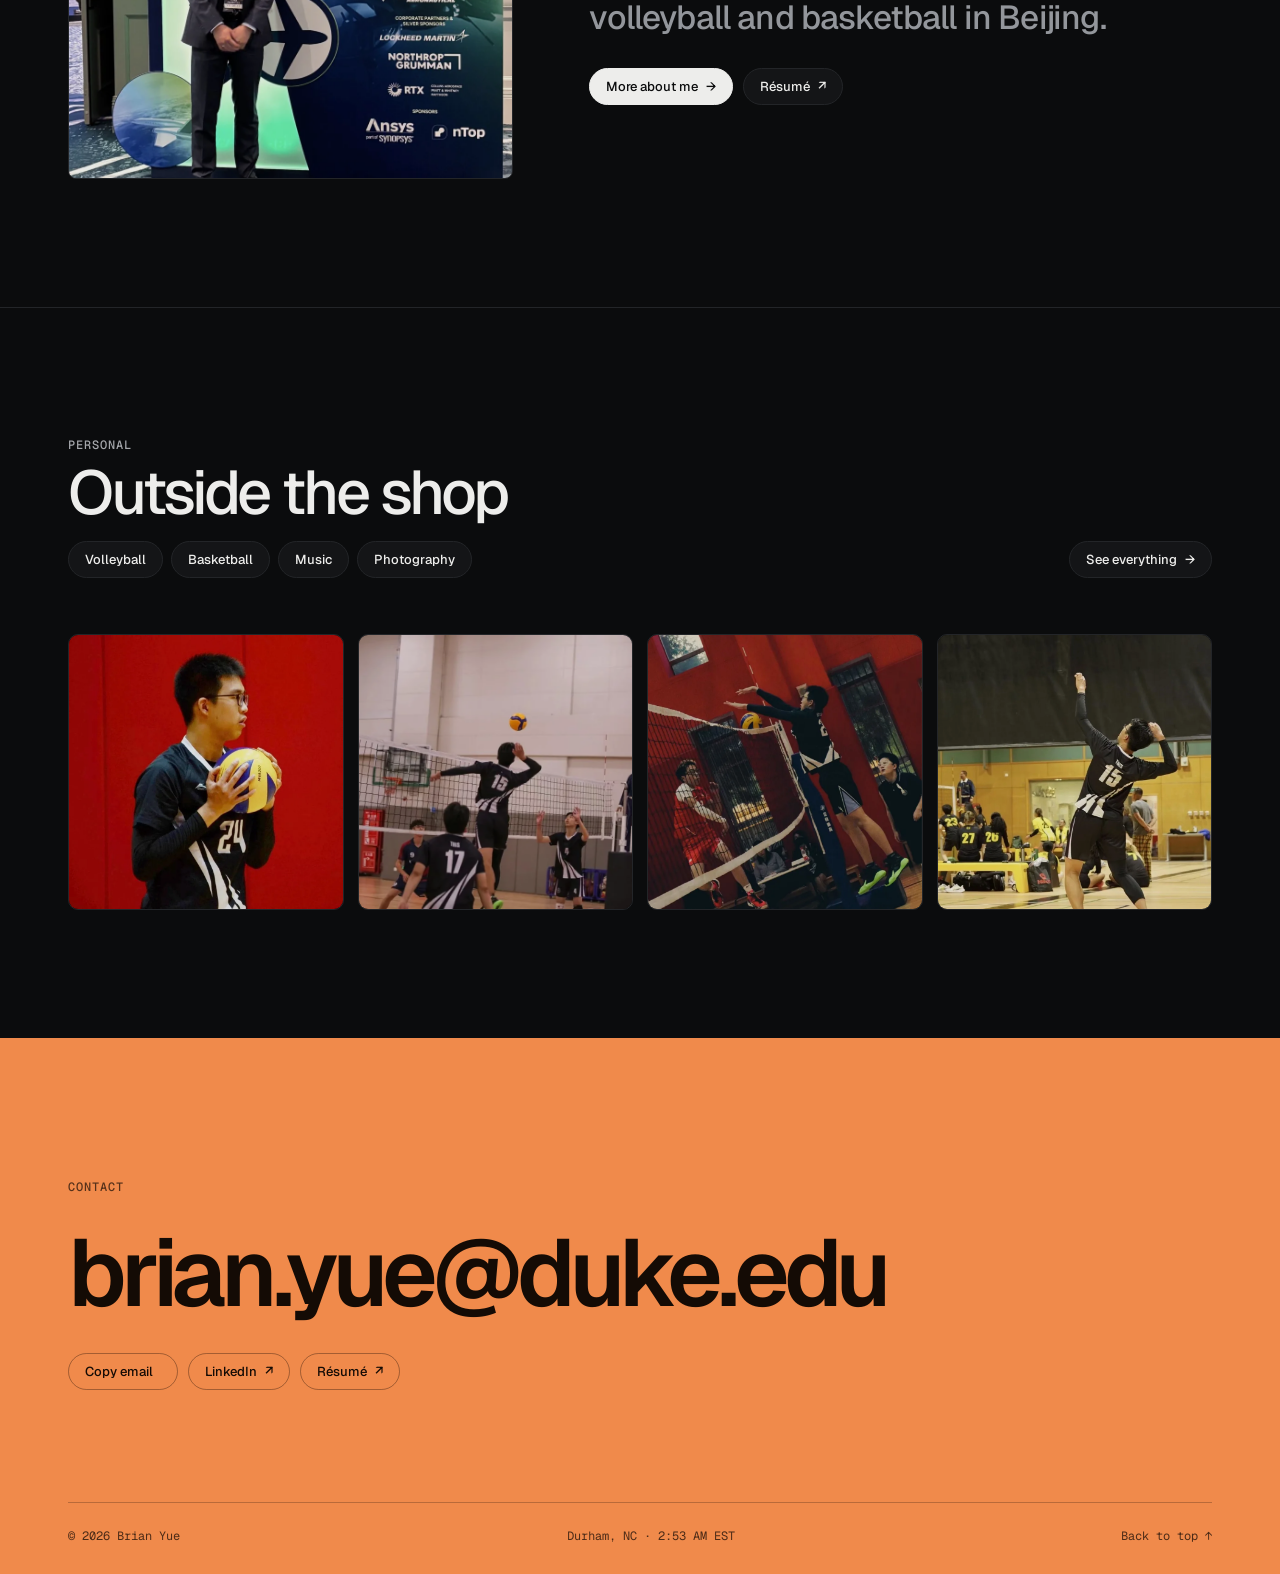
==== commit dac52cef: "Wording: direct, action-first verbs across cards and project pages "I designed", "I modeled", "we de" ====
--- a/index.html
+++ b/index.html
@@ -88,7 +88,7 @@
       <div class="cards"><article class="card" data-reveal style="--d:0.00s">
   <a href="work/shear-balance.html">
     <div class="media fit tint" style="--tint: #e9edf3"><img src="images/card-shear-balance.webp" loading="lazy" alt="CAD render of the shear-force balance"><div class="org reveal" aria-hidden="true" style="--org-bg: #cc0000; --org-fg: #fff"><img class="logo" data-logo src="images/logo-ncstate.svg" style="--logo-w: 78%" alt="NC State University"> <span class="word">NC STATE</span> <span class="sub">Turbulent Shear Flow Laboratory</span></div><span class="go">View <span class="arrow">→</span></span></div>
-    <div class="card-info"><h3>Floating-element shear-force balance</h3> <div class="status"><span class="k">Internship · NC State</span> <span class="">Finished</span></div> <span class="dates">Jun 2026 → Aug 2026</span> <p>I did the design, the FEA and the five-sheet drawing package. Friction data from a grad student's similar rig talked me into a $159 ball-bearing carriage.</p></div>
+    <div class="card-info"><h3>Floating-element shear-force balance</h3> <div class="status"><span class="k">Internship · NC State</span> <span class="">Finished</span></div> <span class="dates">Jun 2026 → Aug 2026</span> <p>I designed it, ran the FEA and drew up the five-sheet drawing package. When friction data came in from a grad student's similar rig, I switched to a $159 ball-bearing carriage.</p></div>
   </a>
 </article><article class="card" data-reveal style="--d:0.08s">
   <a href="work/ttbw.html">
@@ -107,12 +107,12 @@
 </article><article class="card" data-reveal style="--d:0.08s">
   <a href="work/happy-meal.html">
     <div class="media"><img src="images/card-toy.webp" loading="lazy" alt="Three 3D-printed train heads on a workbench"><div class="org reveal" aria-hidden="true" style="--org-bg: #ffffff; --org-fg: #1d1f24"><img class="logo" data-logo src="images/logo-egr-corp.webp" style="--logo-w: 88%; --logo-h: 70%" alt="EGR Corp"> <span class="word">EGR CORP</span> <span class="sub">Toy design · 2025 Toy Fair</span></div><span class="go">View <span class="arrow">→</span></span></div>
-    <div class="card-info"><h3>Modular Happy Meal train</h3> <div class="status"><span class="k">Project</span> <span class="">Toy Fair 2025</span></div> <span class="dates">Duke · Spring 2025</span> <p>A Happy Meal train with heads kids can swap to build their own. I did most of the CAD, and it costs $0.31 to make.</p></div>
+    <div class="card-info"><h3>Modular Happy Meal train</h3> <div class="status"><span class="k">Project</span> <span class="">Toy Fair 2025</span></div> <span class="dates">Duke · Spring 2025</span> <p>I modeled most of this Happy Meal train in Onshape. Kids swap the heads to build their own, and it costs $0.31 to make.</p></div>
   </a>
 </article><article class="card" data-reveal style="--d:0.16s">
   <a href="work/playseat.html">
     <div class="media"><img src="images/d/playseat-iso-1280.webp" loading="lazy" style="object-position: 45% 55%" alt="The finished PlaySeat with its tray"><div class="org reveal" aria-hidden="true" style="--org-bg: #0577b1; --org-fg: #fff"><img class="logo" data-logo src="images/logo-duke.svg" alt="Duke University"> <span class="word">DUKE</span> <span class="sub">EGR 101 · Engineering Design</span></div><span class="go">View <span class="arrow">→</span></span></div>
-    <div class="card-info"><h3>Accessible PlaySeat</h3> <div class="status"><span class="k">Project</span> <span class="">Delivered</span></div> <span class="dates">Duke EGR 101 · Sep 2024 → Dec 2024</span> <p>A play seat for a three-year-old who loves Formula 1. The first time he sat in it, we learned the wheels were in the wrong place.</p></div>
+    <div class="card-info"><h3>Accessible PlaySeat</h3> <div class="status"><span class="k">Project</span> <span class="">Delivered</span></div> <span class="dates">Duke EGR 101 · Sep 2024 → Dec 2024</span> <p>We built a play seat for a three-year-old who loves Formula 1. The first time he sat in it, we learned the wheels were in the wrong place.</p></div>
   </a>
 </article></div>
     </div>
@@ -128,7 +128,7 @@
     <div class="cards three"><article class="card" data-reveal style="--d:0.00s">
   <a href="leadership/issdc.html">
     <div class="media"><img src="images/card-issdc.webp" loading="lazy" alt="Dual-mode welding robot concept"><div class="org reveal" aria-hidden="true" style="--org-bg: #0b0d12; --org-fg: #fff"><img class="logo" data-logo src="images/d/logo-issdc-448.webp" style="--logo-w: 40%; --logo-h: 58%" alt="International Space Settlement Design Competition"> <span class="word">ISSDC</span> <span class="sub">Space settlement design</span></div><span class="go">View <span class="arrow">→</span></span></div>
-    <div class="card-info"><h3>ISSDC captain, then advisor</h3> <div class="status"><span class="k">Leadership</span> <span class="">Global Champion</span></div> <span class="dates">Sep 2021 → Aug 2024</span> <p>Three years of designing space settlements against the clock. My company won the 2023 Global Finals at Kennedy Space Center.</p></div>
+    <div class="card-info"><h3>ISSDC captain, then advisor</h3> <div class="status"><span class="k">Leadership</span> <span class="">Global Champion</span></div> <span class="dates">Sep 2021 → Aug 2024</span> <p>I designed space settlements against the clock for three years, and my company won the 2023 Global Finals at Kennedy Space Center.</p></div>
   </a>
 </article><article class="card" data-reveal style="--d:0.08s">
   <a href="leadership/teaching.html">
@@ -138,7 +138,7 @@
 </article><article class="card" data-reveal style="--d:0.16s">
   <a href="leadership/coaching.html">
     <div class="media"><img src="images/coaching-timeout.webp" loading="lazy" alt="Coaching during a timeout"><div class="org reveal" aria-hidden="true" style="--org-bg: #82318e; --org-fg: #fff"><img class="logo" data-logo src="images/d/logo-tis-832.webp" style="--logo-w: 84%" alt="Tsinghua International School"> <span class="word">TIS</span> <span class="sub">Athletics · Beijing</span></div><span class="go">View <span class="arrow">→</span></span></div>
-    <div class="card-info"><h3>Student coach, Tsinghua International School</h3> <div class="status"><span class="k">Leadership</span> <span class="">Finished</span></div> <span class="dates">Sep 2020 → May 2024</span> <p>I coached middle schoolers in Beijing for four years while playing varsity myself, and ended up head coach of two teams.</p></div>
+    <div class="card-info"><h3>Student coach, Tsinghua International School</h3> <div class="status"><span class="k">Leadership</span> <span class="">Finished</span></div> <span class="dates">Sep 2020 → May 2024</span> <p>I coached middle schoolers in Beijing for four years while playing varsity myself, and became head coach of two teams.</p></div>
   </a>
 </article></div>
   </div>
@@ -187,7 +187,7 @@
 </article><article class="card mini" data-reveal style="--d:0.16s">
   <a href="work/smaller-work.html#vanguard">
     <div class="media anim a-dark a-fly" data-anim="fly"><span class="spot" aria-hidden="true"></span><canvas class="warp" aria-hidden="true"></canvas><div class="ship"><img src="images/card-vanguard.webp" loading="lazy" alt="Render of the Vanguard shuttle model with its raised lettering"><span class="plume" style="--nx:65.07%;--ny:54.3%;--na:14.5deg"></span><span class="plume" style="--nx:63.5%;--ny:61.29%;--na:16.2deg"></span><span class="plume" style="--nx:67.39%;--ny:55.81%;--na:14.7deg"></span></div><svg class="anim-svg hud" viewBox="0 0 500 400" aria-hidden="true" focusable="false"><text x="25" y="40" class="hk">Duke Vanguard · 1:1.7</text><text x="25" y="374" class="hk">Onshape · PLA</text><text x="475" y="374" class="hk end">Thrust <tspan class="hv thr">0</tspan>%</text></svg><span class="go">View <span class="arrow">→</span></span></div>
-    <div class="card-info"><h3>Space Shuttle <i>Vanguard</i></h3> <span class="dates">EGR 101 · Fall 2024</span> <p>A CAD assignment for EGR 101 that I went way overboard on, lettering and all.</p></div>
+    <div class="card-info"><h3>Space Shuttle <i>Vanguard</i></h3> <span class="dates">EGR 101 · Fall 2024</span> <p>I went way overboard on a CAD assignment for EGR 101, lettering and all.</p></div>
   </a>
 </article></div>
   </div>
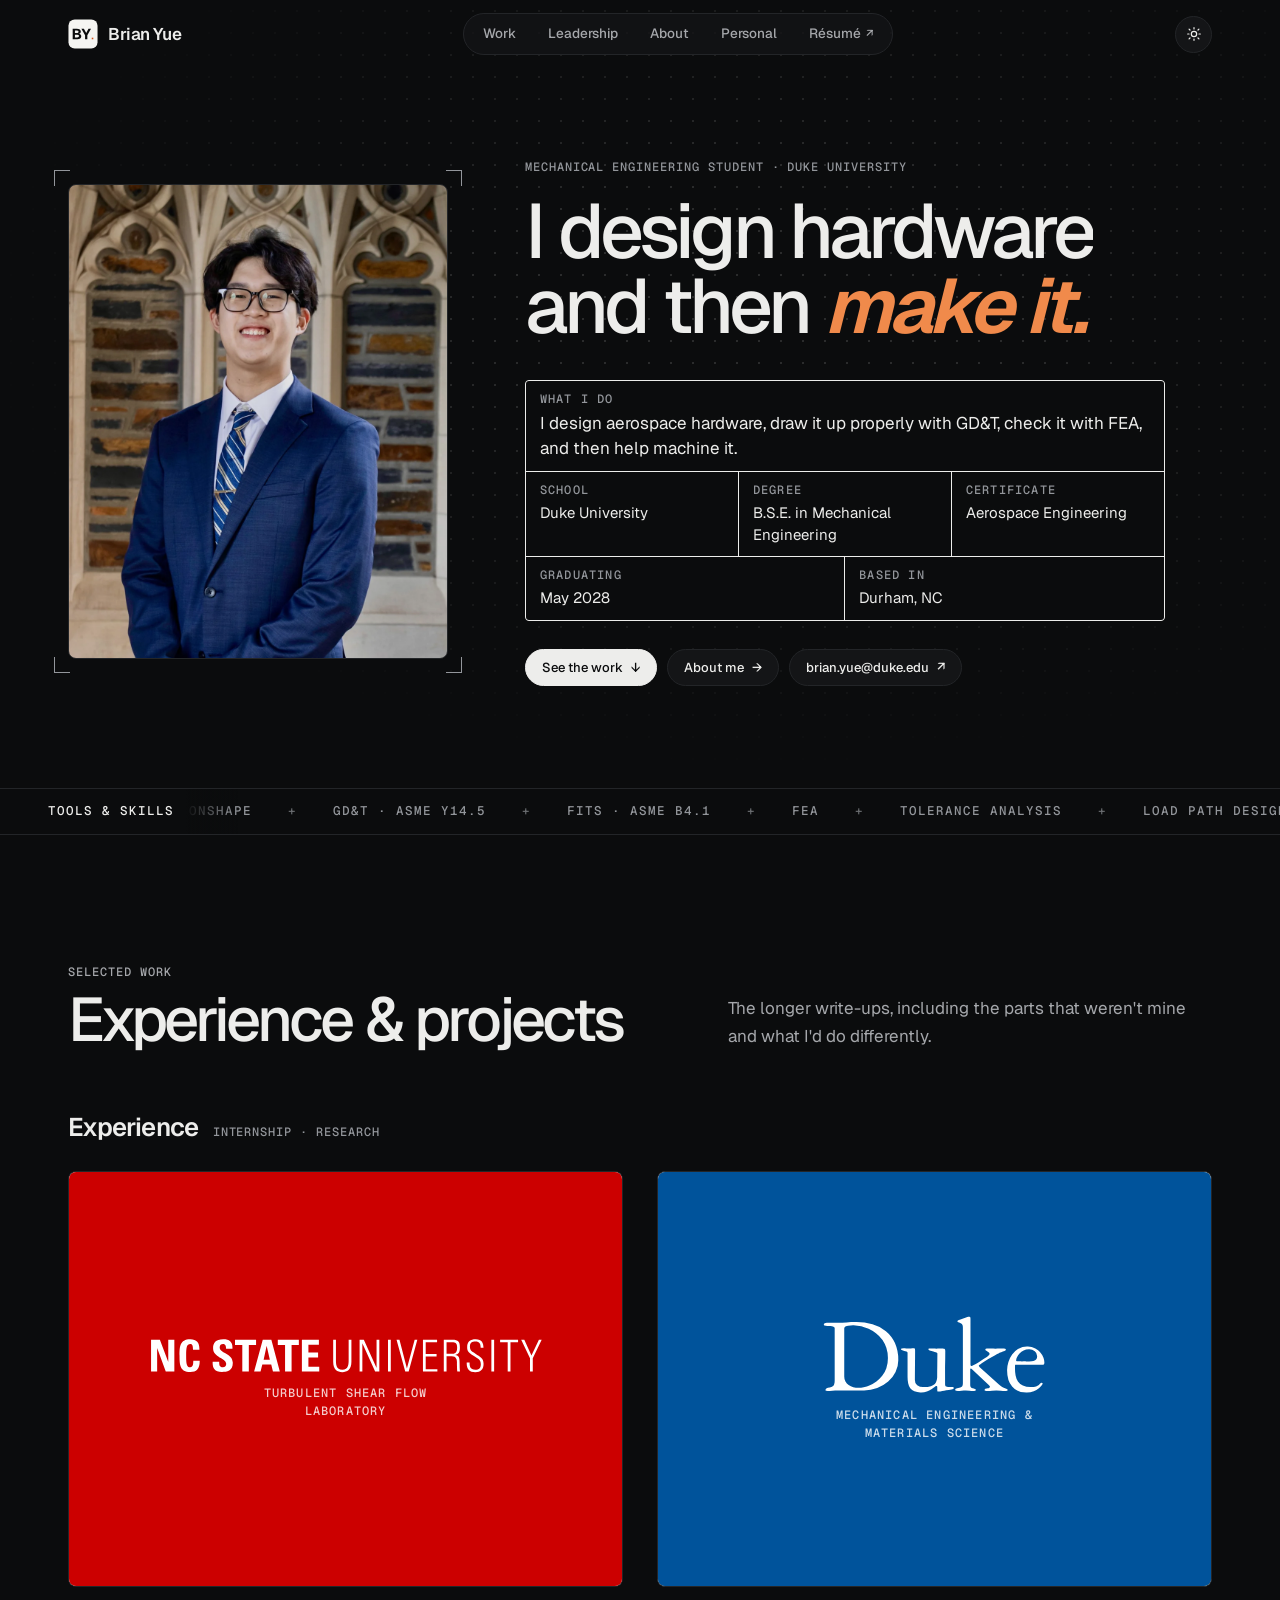
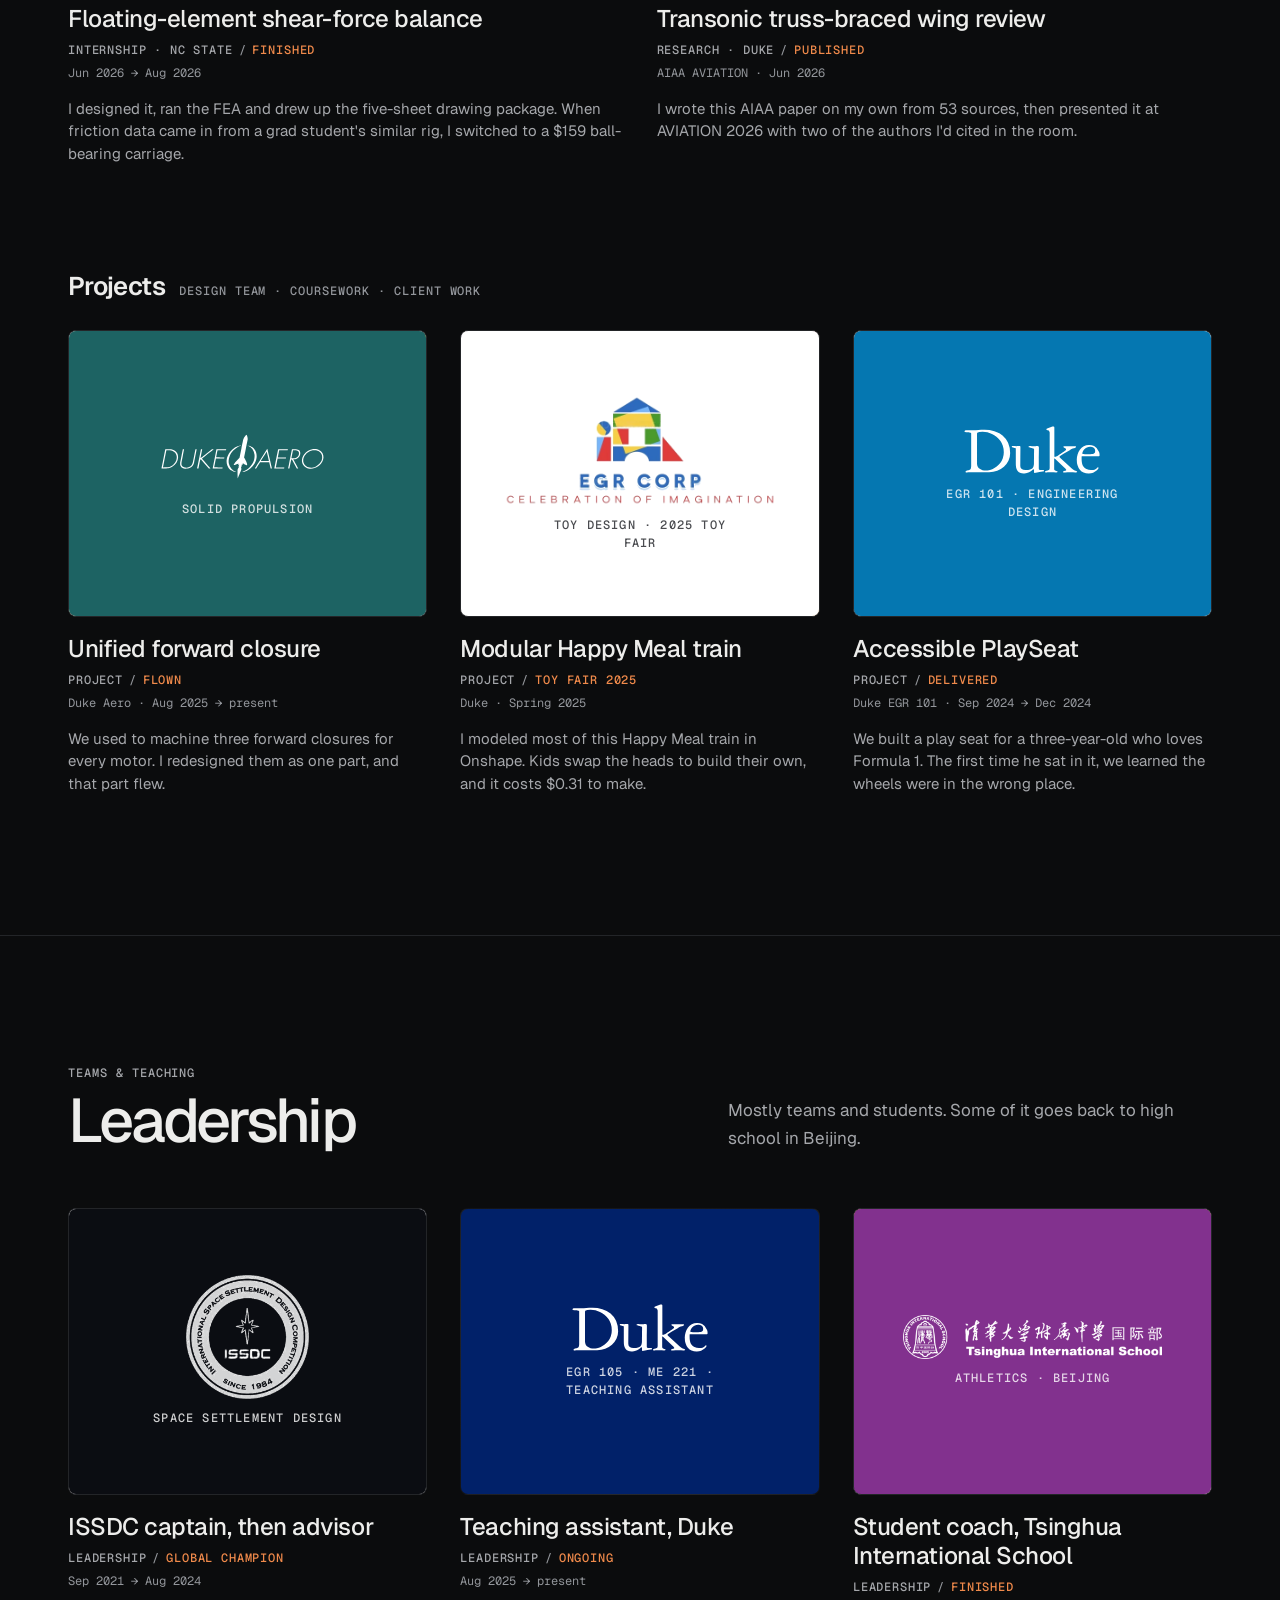
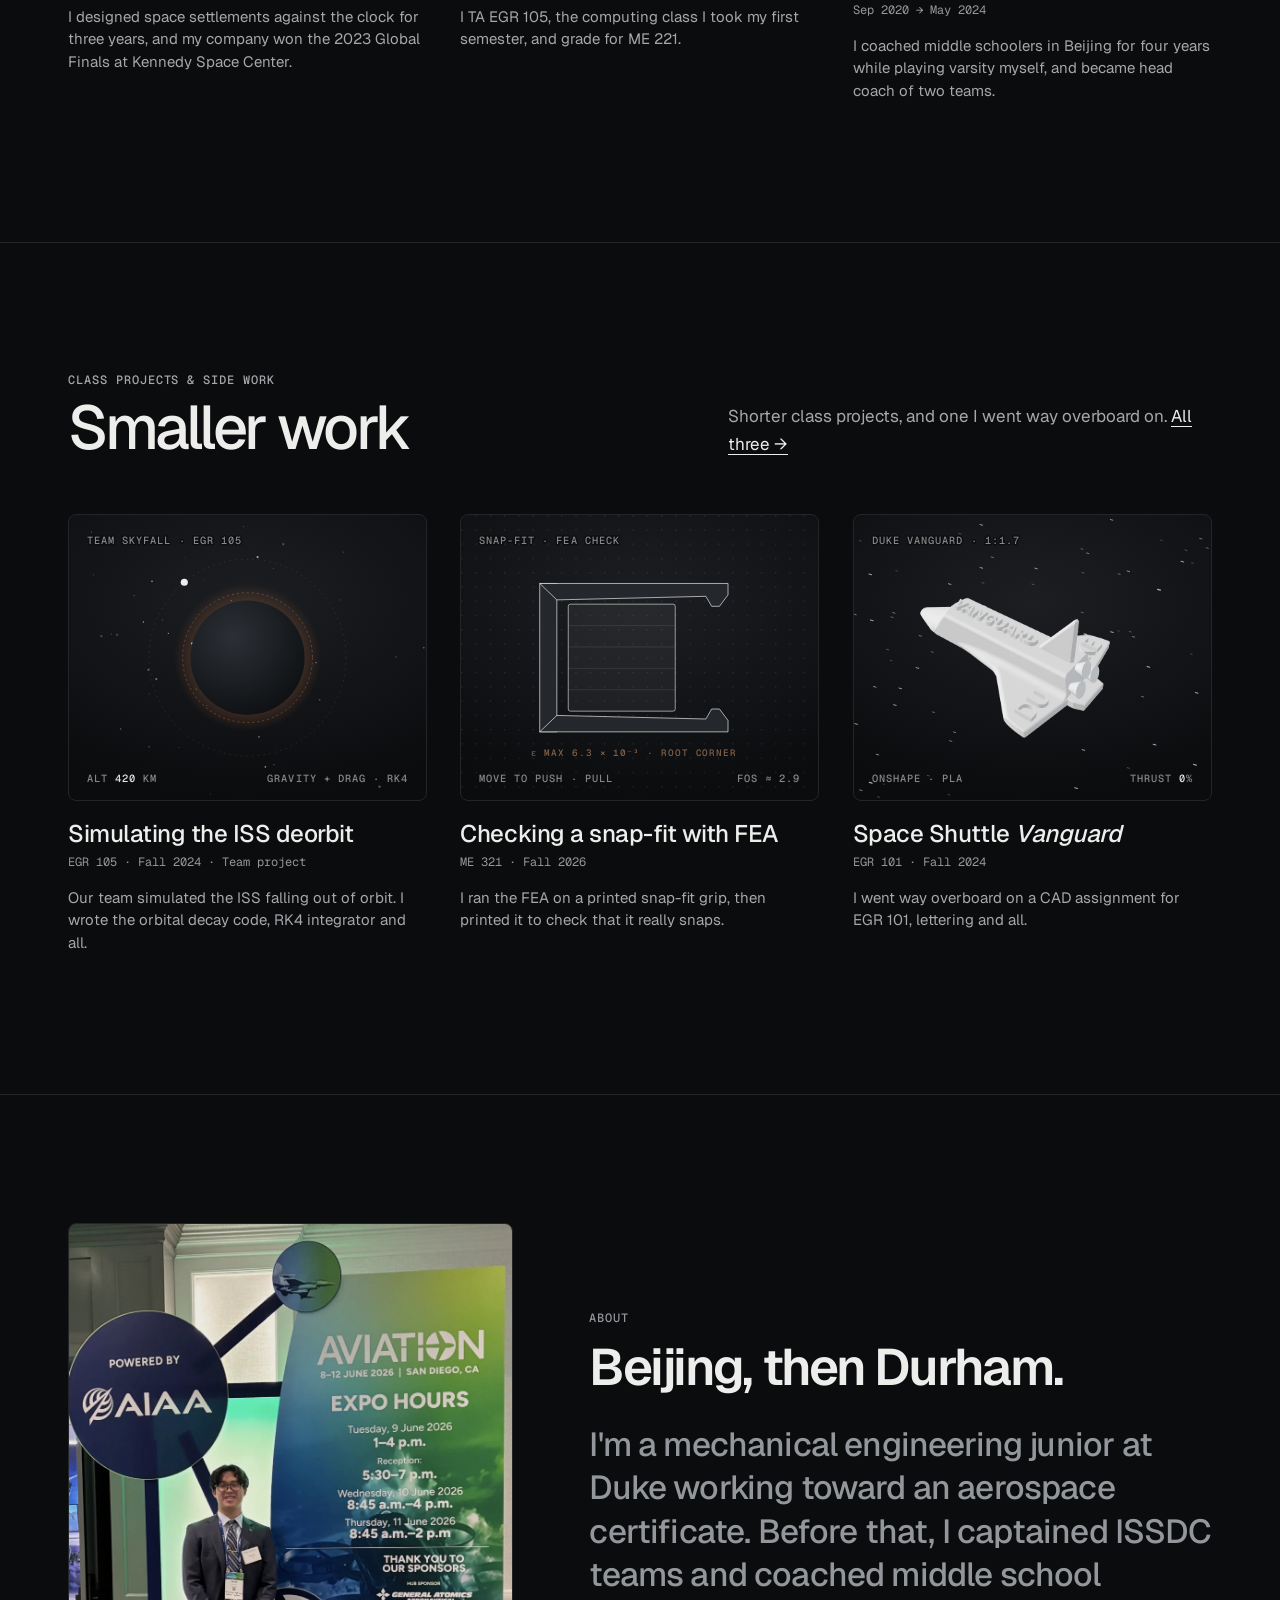
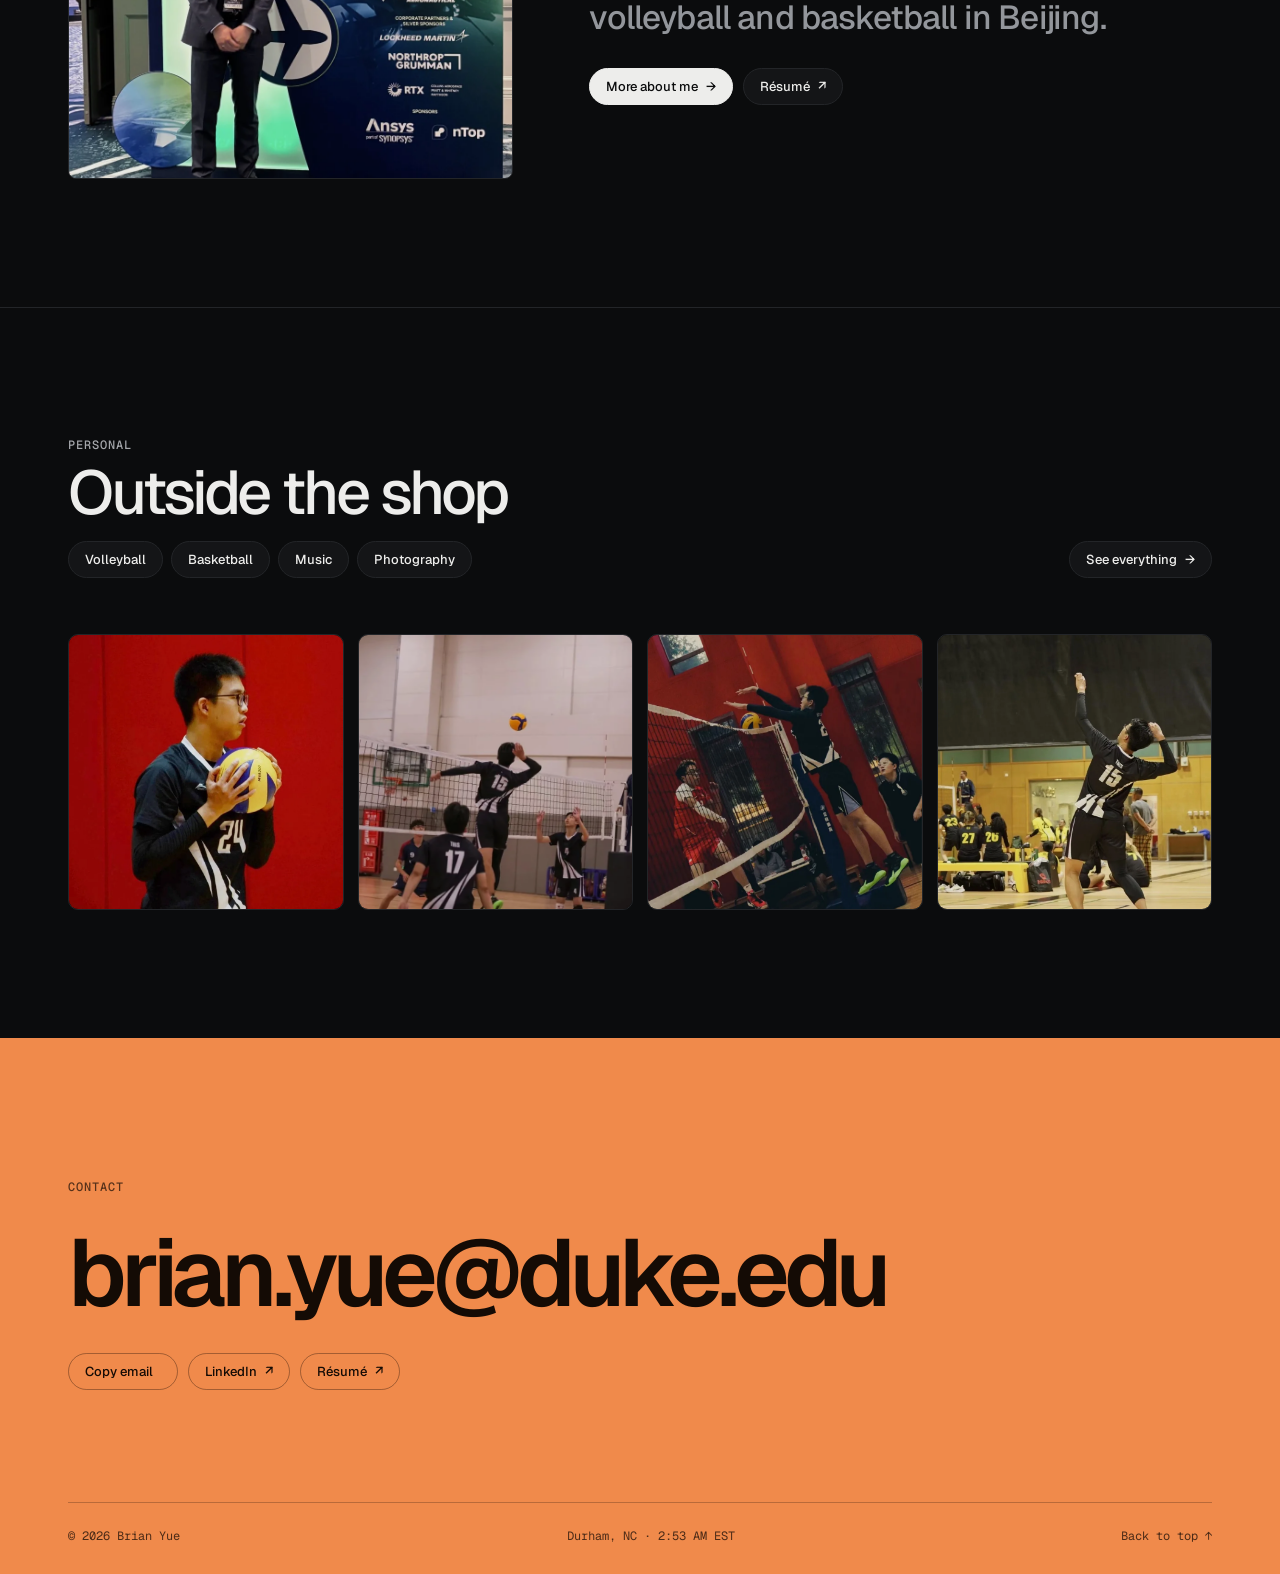
==== commit b712bdbe: "Easier for search engines and AI tools to read; nothing visible changes Structured data on every pag" ====
--- a/index.html
+++ b/index.html
@@ -5,18 +5,20 @@
 <meta name="viewport" content="width=device-width, initial-scale=1, viewport-fit=cover">
 <title>Brian Yue · Mechanical Engineering</title>
 <meta name="description" content="Brian Yue, Duke mechanical engineering student: instrument design, GD&amp;T drawing packages, FEA, flight hardware, and a sole-author AIAA paper.">
+<meta name="author" content="Brian Yue">
 <meta name="color-scheme" content="light dark">
 <meta name="theme-color" content="#0b0c0d">
 <meta property="og:title" content="Brian Yue · Mechanical Engineering">
 <meta property="og:description" content="Brian Yue, Duke mechanical engineering student: instrument design, GD&amp;T drawing packages, FEA, flight hardware, and a sole-author AIAA paper.">
 <meta property="og:type" content="website">
+<meta property="og:site_name" content="Brian Yue">
 <meta property="og:image" content="https://brianyue.me/images/og-card.png">
 <meta property="og:image:width" content="1200">
 <meta property="og:image:height" content="630">
 <meta name="twitter:card" content="summary_large_image">
 <link rel="canonical" href="https://brianyue.me/">
 <meta property="og:url" content="https://brianyue.me/">
-<script type="application/ld+json">{"@context": "https://schema.org", "@type": "Person", "name": "Brian Yue", "url": "https://brianyue.me/", "image": "https://brianyue.me/images/portrait.jpg", "email": "mailto:brian.yue@duke.edu", "jobTitle": "Mechanical engineering student", "affiliation": {"@type": "CollegeOrUniversity", "name": "Duke University", "url": "https://duke.edu"}, "knowsAbout": ["Mechanical design", "GD&T", "Finite element analysis", "Tolerance analysis", "Aerospace structures", "Machining"], "sameAs": ["https://www.linkedin.com/in/brianyihanyue/"]}</script>
+<script type="application/ld+json">{"@context": "https://schema.org", "@graph": [{"@type": "WebSite", "@id": "https://brianyue.me/#site", "name": "Brian Yue", "url": "https://brianyue.me/", "author": {"@id": "https://brianyue.me/#brian"}}, {"@type": "Person", "@id": "https://brianyue.me/#brian", "name": "Brian Yue", "url": "https://brianyue.me/", "image": "https://brianyue.me/images/portrait.jpg", "email": "mailto:brian.yue@duke.edu", "jobTitle": "Mechanical engineering student", "description": "Mechanical engineering junior at Duke University, working toward a certificate in aerospace engineering.", "affiliation": {"@type": "CollegeOrUniversity", "name": "Duke University", "url": "https://duke.edu"}, "address": {"@type": "PostalAddress", "addressLocality": "Durham", "addressRegion": "NC", "addressCountry": "US"}, "knowsLanguage": ["English", "Mandarin Chinese"], "knowsAbout": ["Mechanical design", "GD&T", "Finite element analysis", "Tolerance analysis", "Aerospace structures", "Machining"], "sameAs": ["https://www.linkedin.com/in/brianyihanyue/"]}]}</script>
 <link rel="icon" href="favicon.svg" type="image/svg+xml">
 <link rel="icon" href="favicon.ico" sizes="48x48">
 <link rel="apple-touch-icon" href="apple-touch-icon.png">
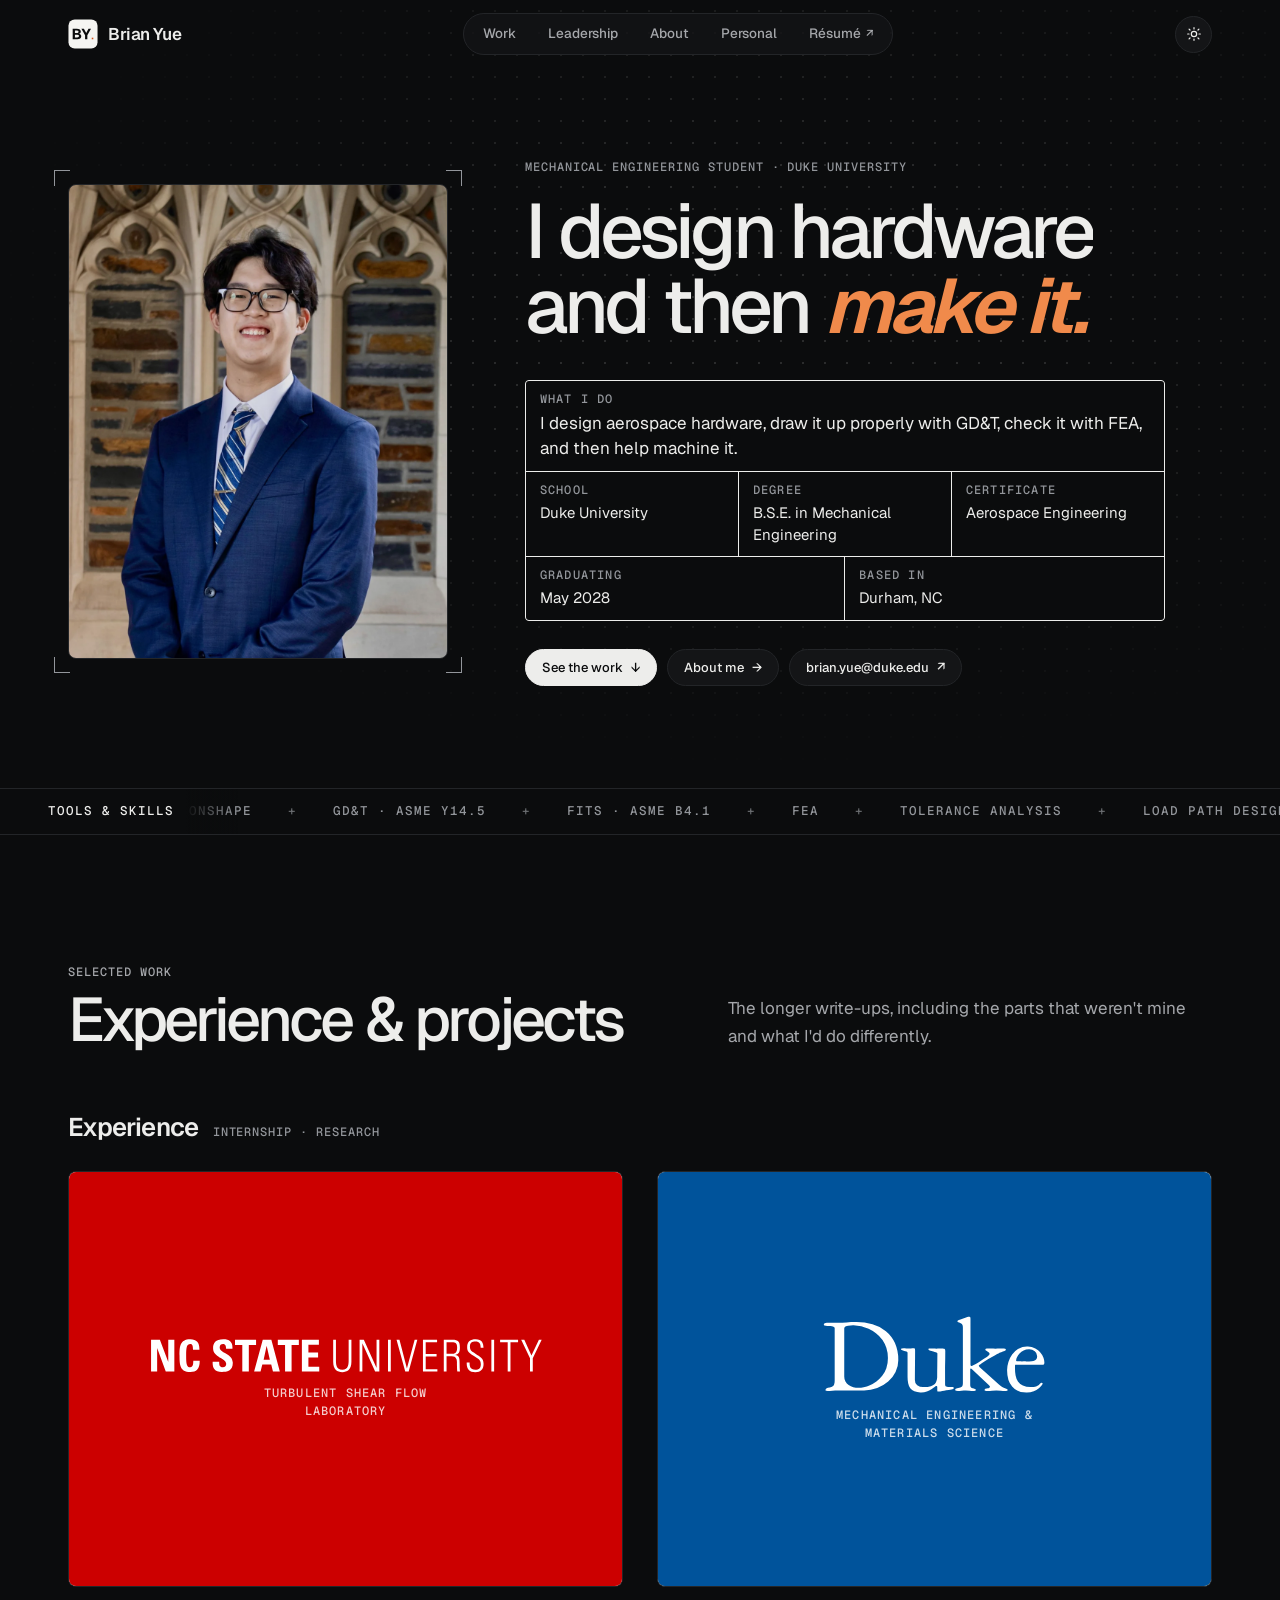
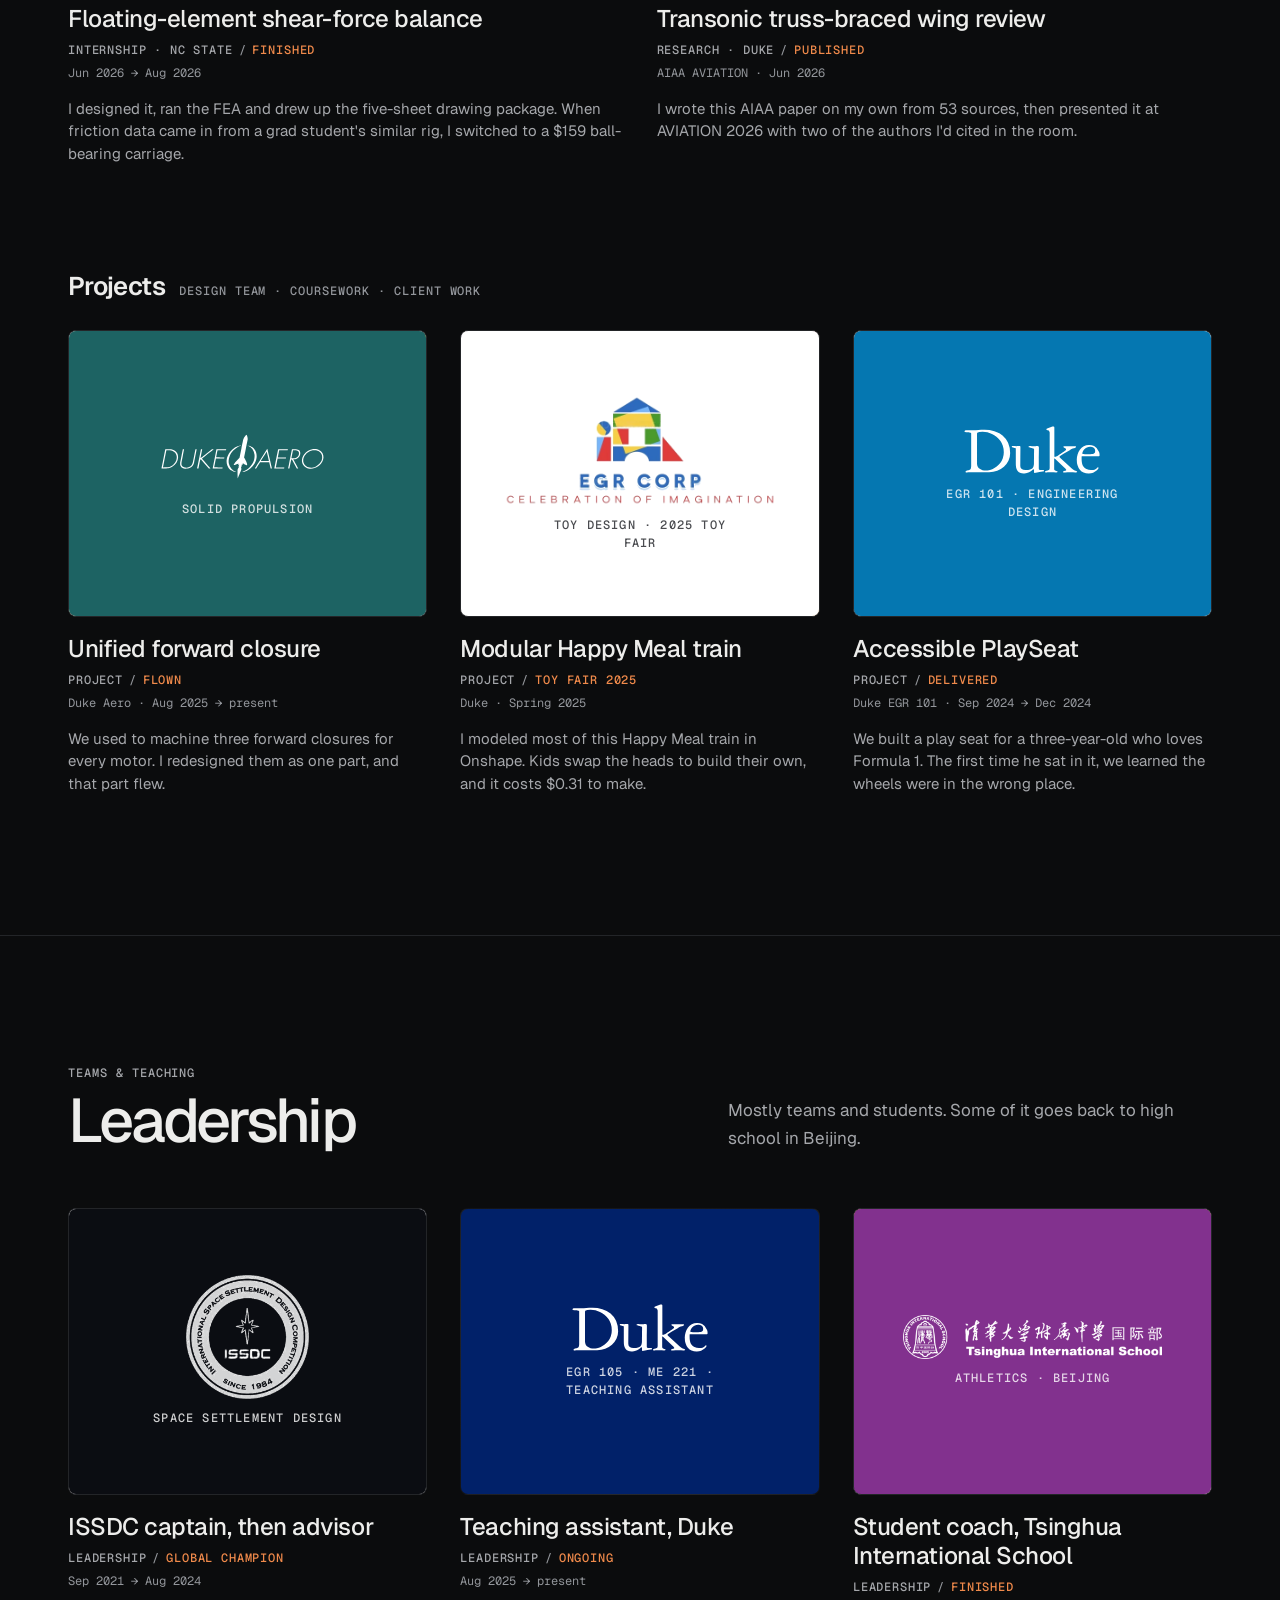
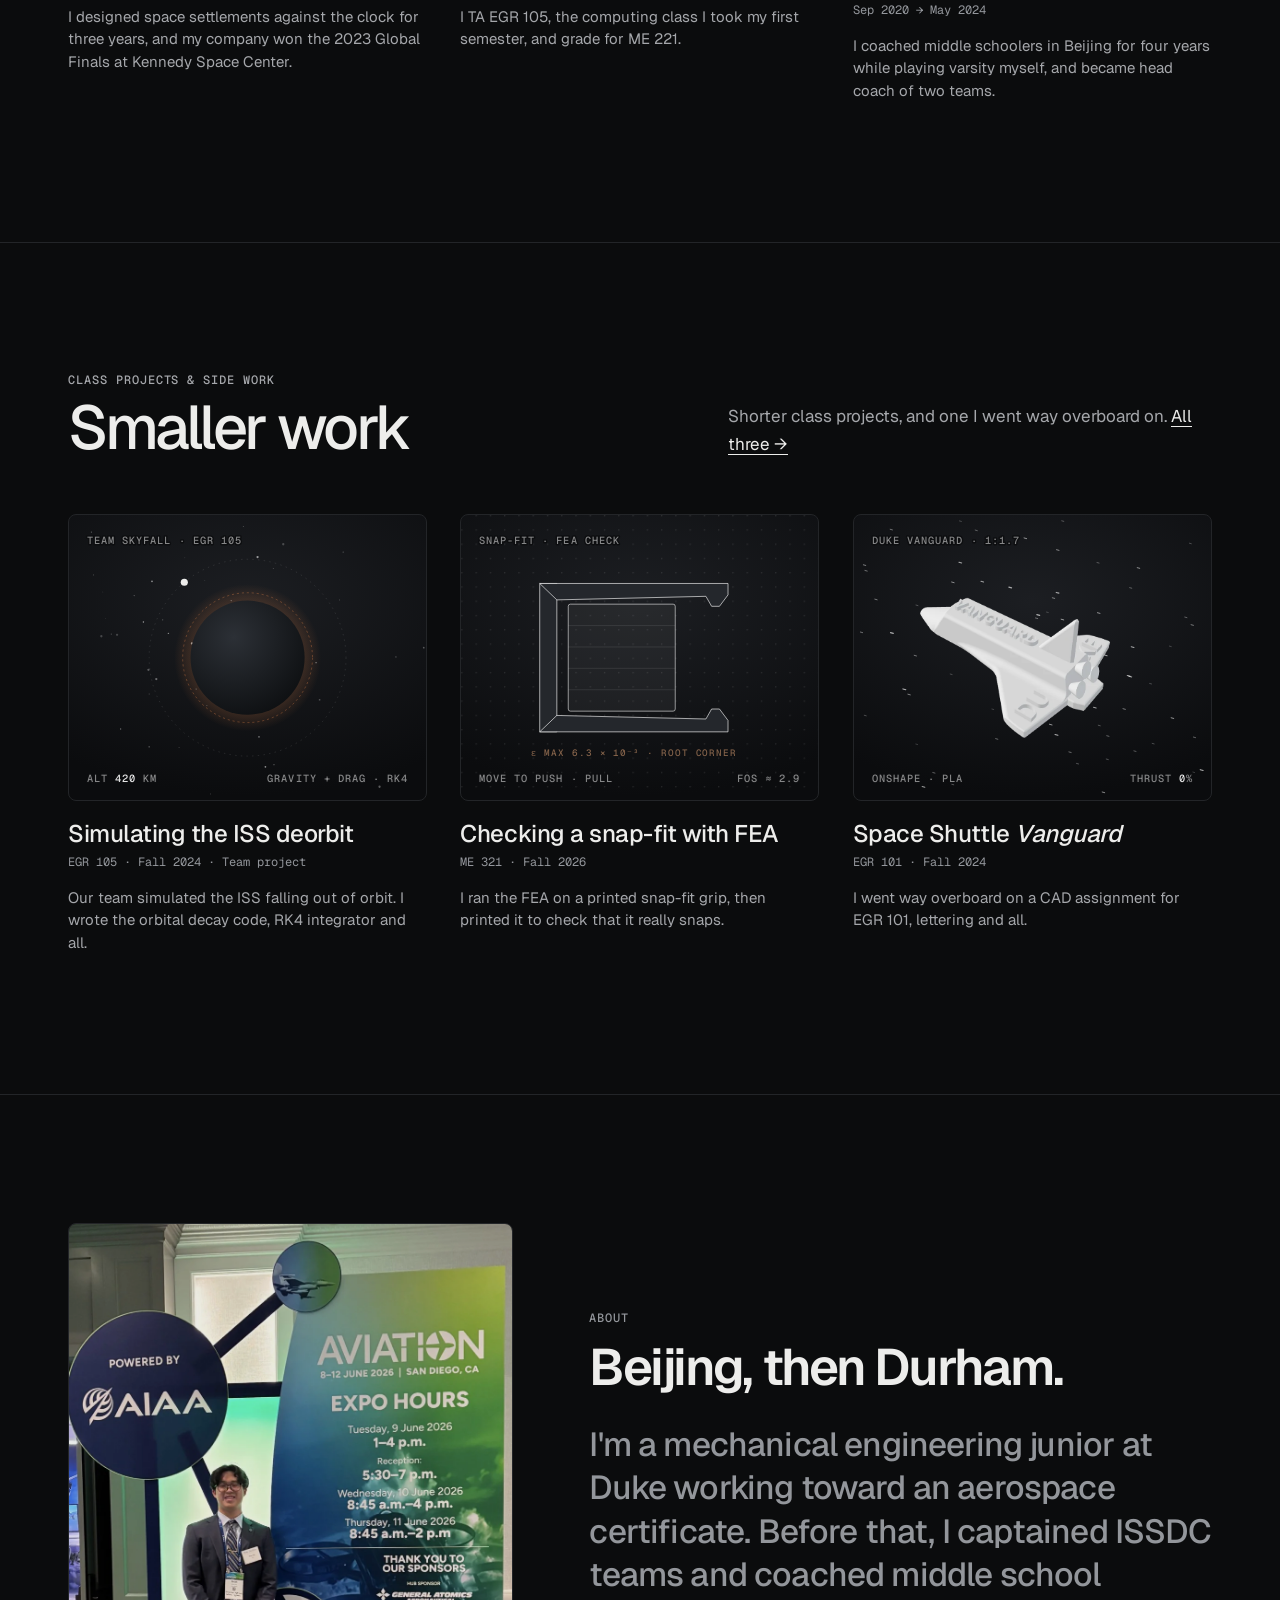
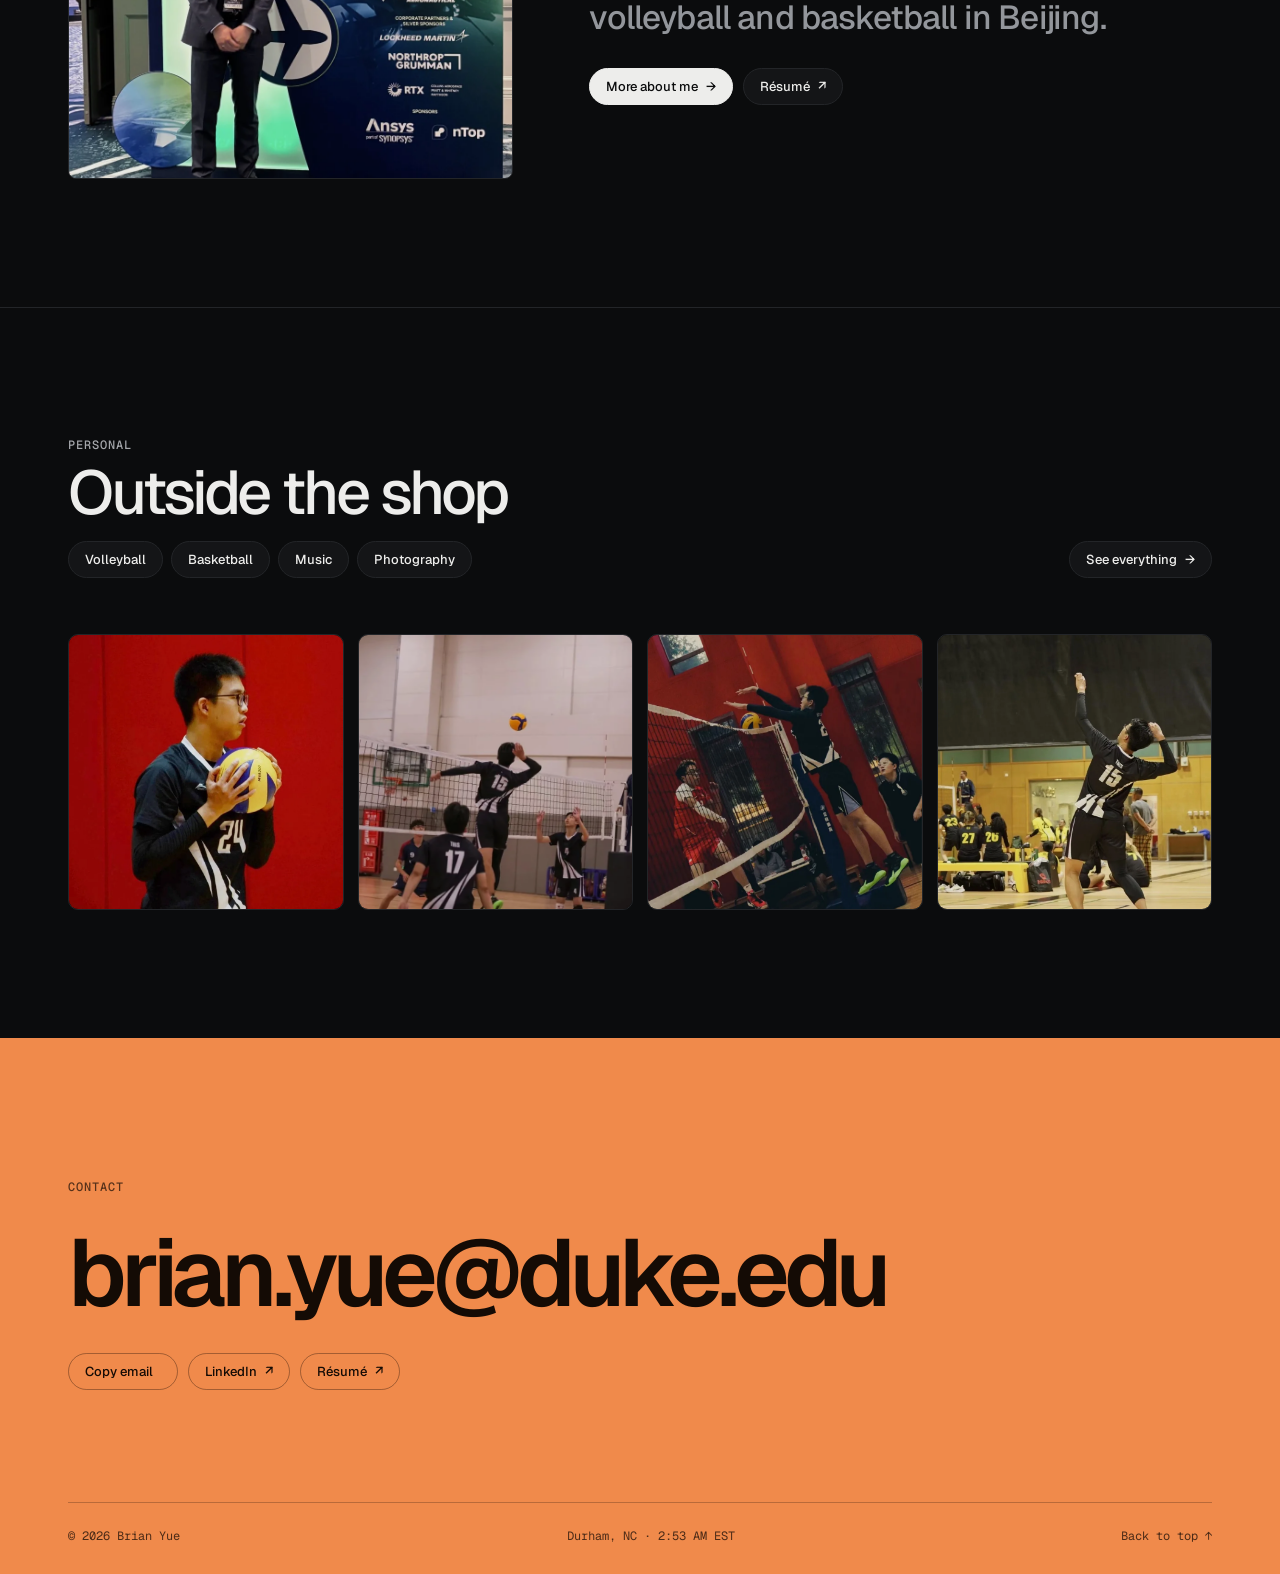
==== commit 0ba6ac96: "Named résumé download, a preview card per project, sharper phone QR card - The site links the résumé" ====
--- a/index.html
+++ b/index.html
@@ -15,6 +15,7 @@
 <meta property="og:image" content="https://brianyue.me/images/og-card.png">
 <meta property="og:image:width" content="1200">
 <meta property="og:image:height" content="630">
+<meta property="og:image:alt" content="Brian Yue · Mechanical Engineering">
 <meta name="twitter:card" content="summary_large_image">
 <link rel="canonical" href="https://brianyue.me/">
 <meta property="og:url" content="https://brianyue.me/">
@@ -34,7 +35,7 @@
 <header class="site-header">
   <div class="wrap bar">
     <a class="brand" href="index.html" aria-label="Brian Yue, home"><svg class="mark" viewBox="0 0 512 512" aria-hidden="true" focusable="false"><rect class="m-bg" x="8" y="8" width="496" height="496" rx="106"/><path class="m-fg" d="M79.9 346V166H150Q183.5 166 201.2 177.7Q218.9 189.5 218.9 214.9Q218.9 226.1 214.4 234.3Q209.8 242.6 201.1 247.4Q192.3 252.2 179.8 253.1L179.7 252.8Q202.5 254.2 214.5 265.7Q226.5 277.2 226.5 296.4Q226.5 321.5 208.9 333.7Q191.2 346 158.6 346ZM118.5 314.7H156.7Q170.6 314.7 179.1 309Q187.6 303.3 187.6 291.8Q187.6 280.3 179.2 274.4Q170.8 268.5 156.7 268.5H118.5ZM118.5 240.5H148.8Q163.1 240.5 171.5 235Q180 229.5 180 218.9Q180 207.8 171.8 202.6Q163.6 197.3 148.8 197.3H118.5ZM291.3 346V276.1L228.7 166H271.3L310.7 238.6L349.8 166H392.4L330 276.1V346Z"/><rect class="m-dot" x="405.1" y="319" width="27" height="27"/></svg><span class="wm">Brian Yue</span></a>
-    <nav class="navpill" aria-label="Primary"><a href="#work">Work</a><a href="#leadership">Leadership</a><a href="about.html">About</a><a href="personal.html" data-nav="personal">Personal</a><a href="resume.pdf" target="_blank" rel="noopener">Résumé <span class="ext" aria-hidden="true">↗</span></a></nav>
+    <nav class="navpill" aria-label="Primary"><a href="#work">Work</a><a href="#leadership">Leadership</a><a href="about.html">About</a><a href="personal.html" data-nav="personal">Personal</a><a href="Brian-Yue-Resume.pdf" target="_blank" rel="noopener">Résumé <span class="ext" aria-hidden="true">↗</span></a></nav>
     <div class="bar-right">
       <button class="pill theme-btn" type="button" aria-label="Switch to light theme" title="Switch to light theme"><svg class="i-sun" viewBox="0 0 24 24" fill="none" stroke="currentColor" stroke-width="1.8" stroke-linecap="round" aria-hidden="true"><circle cx="12" cy="12" r="4"/><path d="M12 2.5v2M12 19.5v2M4.6 4.6 6 6M18 18l1.4 1.4M2.5 12h2M19.5 12h2M4.6 19.4 6 18M18 6l1.4-1.4"/></svg><svg class="i-moon" viewBox="0 0 24 24" fill="none" stroke="currentColor" stroke-width="1.8" stroke-linejoin="round" aria-hidden="true"><path d="M20 14.5A8 8 0 1 1 9.5 4a6.5 6.5 0 0 0 10.5 10.5z"/></svg></button>
       <button class="pill menu-btn" type="button" aria-expanded="false" aria-controls="menu"><span>Menu</span></button>
@@ -42,7 +43,7 @@
   </div>
 </header>
 <div class="menu" id="menu" inert>
-  <nav aria-label="Menu"><a href="index.html" aria-current="page">Home <span>00</span></a><a href="#work">Work <span>01</span></a><a href="#leadership">Leadership <span>02</span></a><a href="about.html">About <span>03</span></a><a href="personal.html" data-nav="personal">Personal <span>04</span></a><a href="resume.pdf" target="_blank" rel="noopener">Résumé <span>PDF</span></a></nav>
+  <nav aria-label="Menu"><a href="index.html" aria-current="page">Home <span>00</span></a><a href="#work">Work <span>01</span></a><a href="#leadership">Leadership <span>02</span></a><a href="about.html">About <span>03</span></a><a href="personal.html" data-nav="personal">Personal <span>04</span></a><a href="Brian-Yue-Resume.pdf" target="_blank" rel="noopener">Résumé <span>PDF</span></a></nav>
   <a class="label menu-mail" href="mailto:brian.yue@duke.edu">brian.yue@duke.edu</a>
 </div>
 
@@ -204,7 +205,7 @@
       <p class="big-text" style="margin-top:0"> <span>I'm a mechanical engineering junior at Duke working toward an aerospace certificate. Before that, I captained ISSDC teams and coached middle school volleyball and basketball in Beijing.</span></p>
       <div class="actions">
         <a class="pill solid" href="about.html">More about me <span class="arrow">→</span></a>
-        <a class="pill" href="resume.pdf" target="_blank" rel="noopener">Résumé <span class="arrow">↗</span></a>
+        <a class="pill" href="Brian-Yue-Resume.pdf" target="_blank" rel="noopener">Résumé <span class="arrow">↗</span></a>
       </div>
     </div>
   </div>
@@ -228,7 +229,7 @@
     <div class="actions" data-reveal>
       <button class="pill" type="button" data-copy="brian.yue@duke.edu">Copy email <span class="hint"></span></button>
       <a class="pill" href="https://www.linkedin.com/in/brianyihanyue/" target="_blank" rel="noopener">LinkedIn <span class="arrow">↗</span></a>
-      <a class="pill" href="resume.pdf" target="_blank" rel="noopener">Résumé <span class="arrow">↗</span></a>
+      <a class="pill" href="Brian-Yue-Resume.pdf" target="_blank" rel="noopener">Résumé <span class="arrow">↗</span></a>
     </div>
     <div class="foot-bar">
       <span>© 2026 Brian Yue</span>
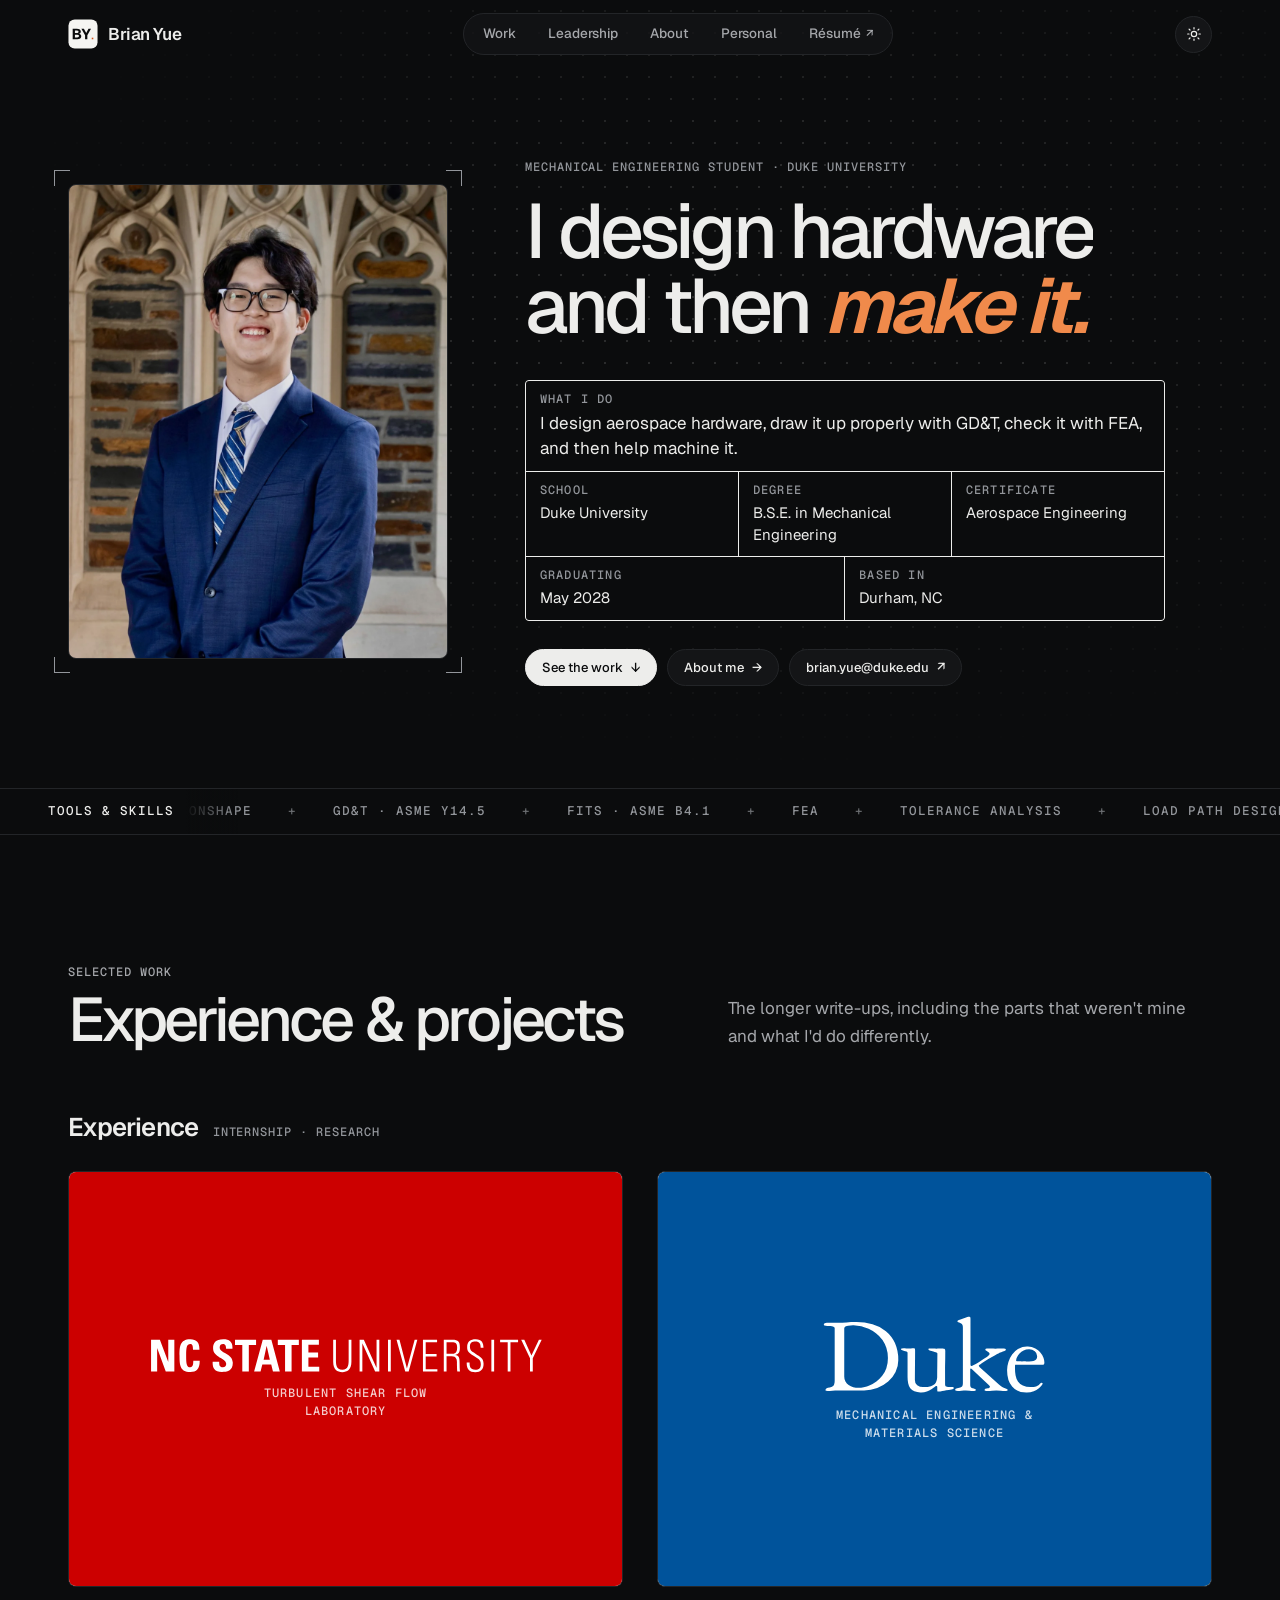
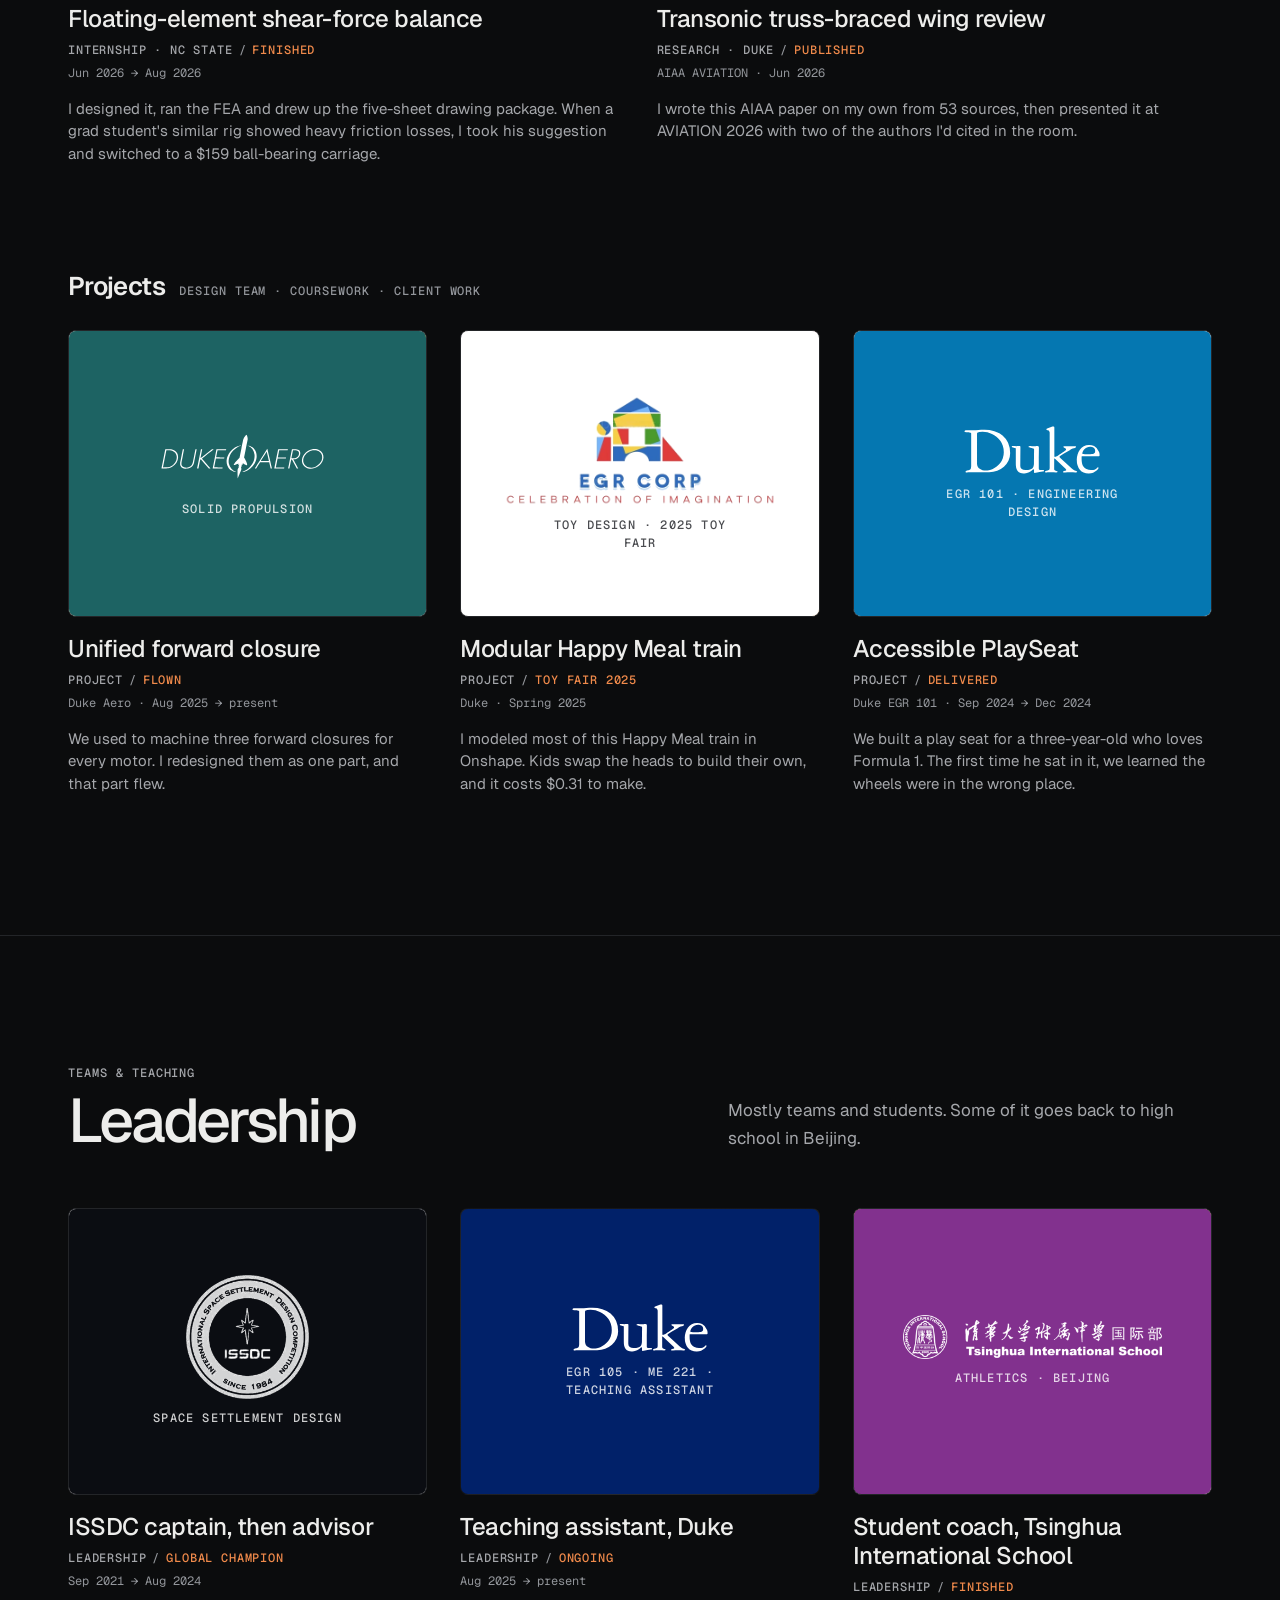
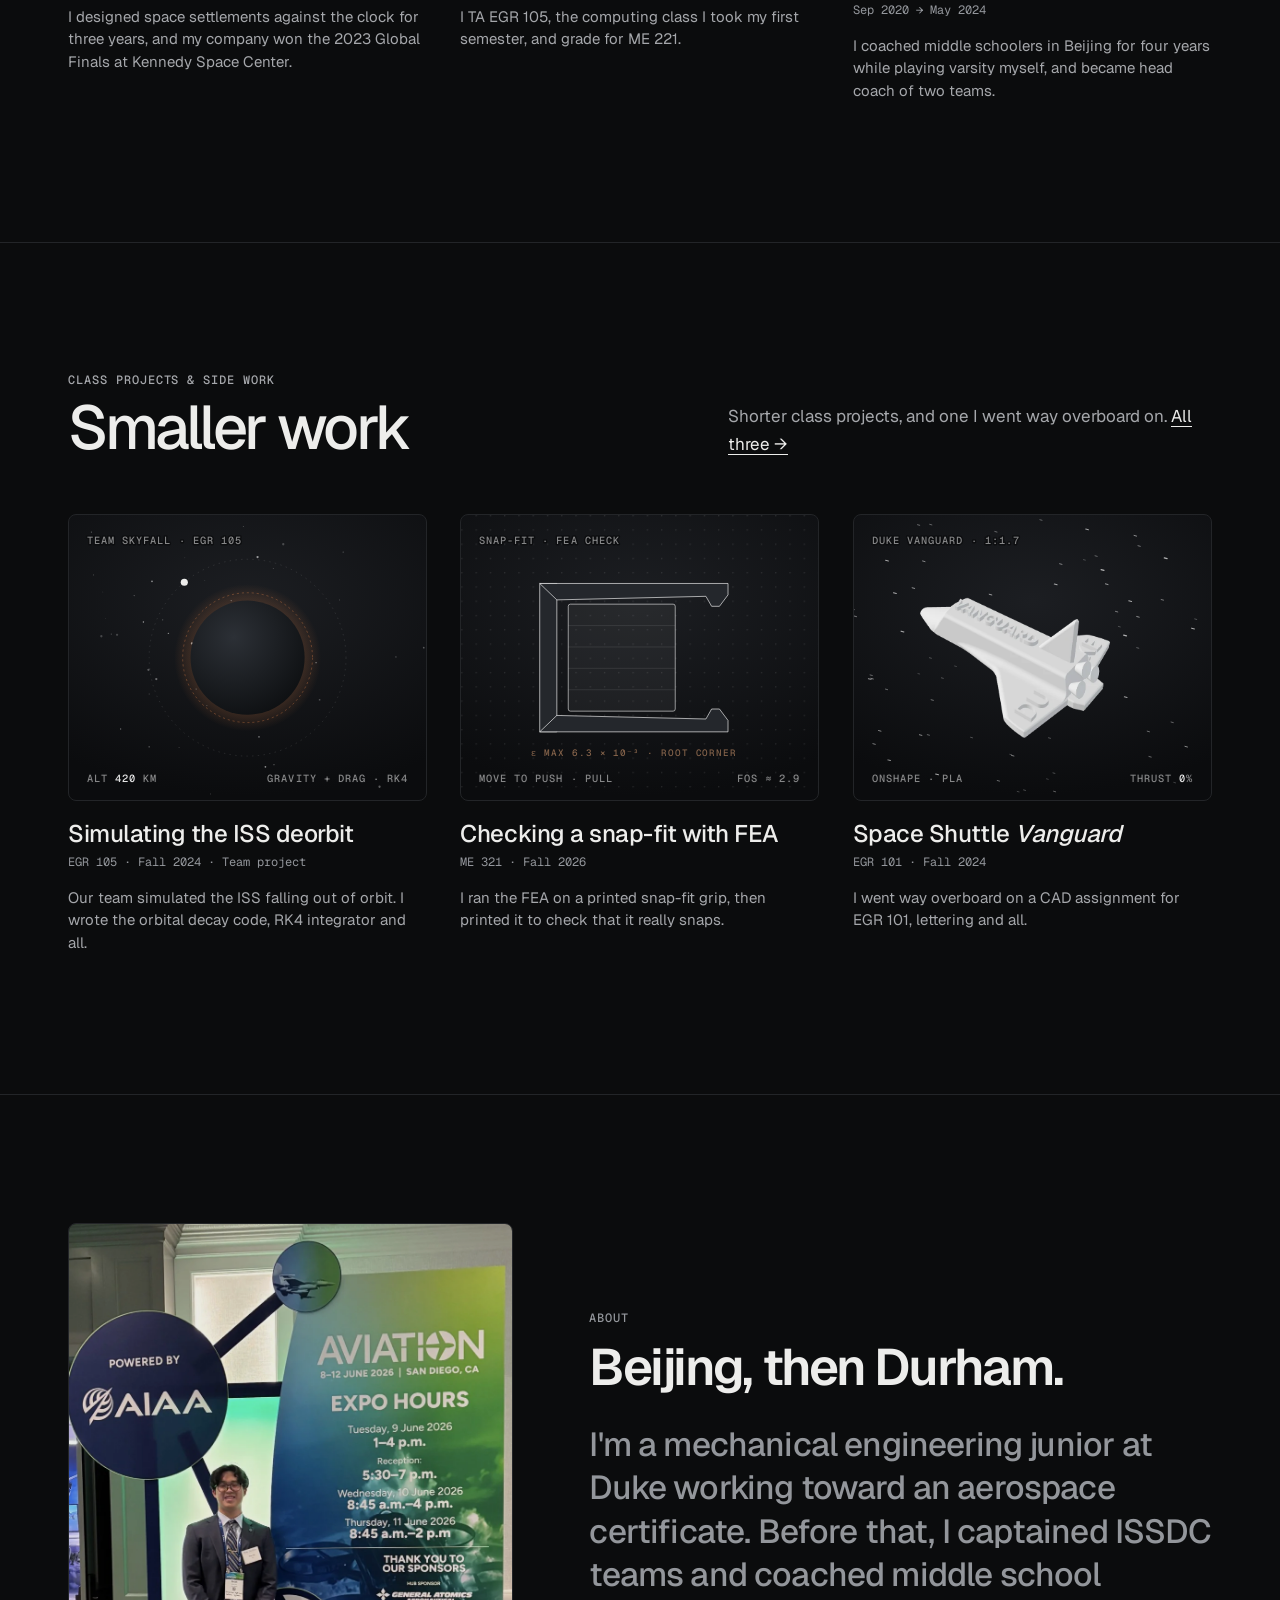
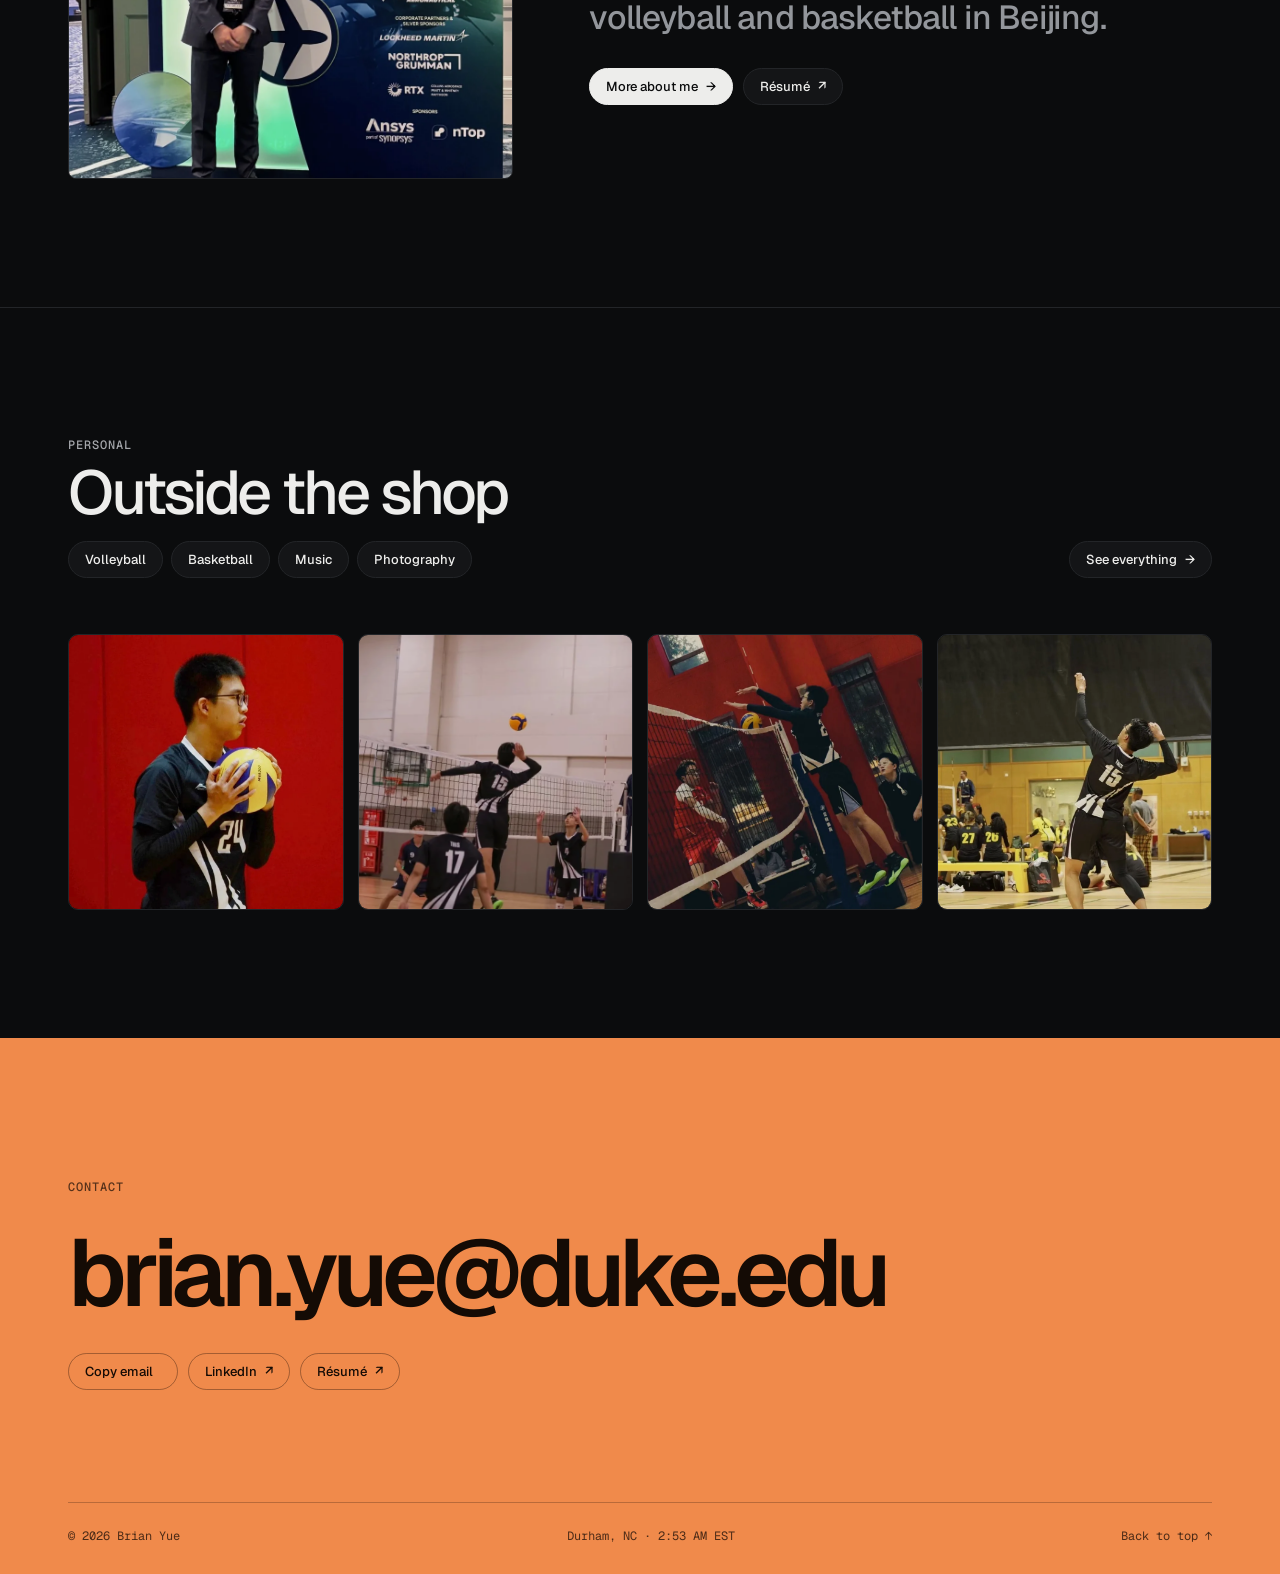
==== commit b0d19546: "Shear balance: credit the grad student's carriage suggestion where it happens The story and the summ" ====
--- a/index.html
+++ b/index.html
@@ -91,7 +91,7 @@
       <div class="cards"><article class="card" data-reveal style="--d:0.00s">
   <a href="work/shear-balance.html">
     <div class="media fit tint" style="--tint: #e9edf3"><img src="images/card-shear-balance.webp" loading="lazy" alt="CAD render of the shear-force balance"><div class="org reveal" aria-hidden="true" style="--org-bg: #cc0000; --org-fg: #fff"><img class="logo" data-logo src="images/logo-ncstate.svg" style="--logo-w: 78%" alt="NC State University"> <span class="word">NC STATE</span> <span class="sub">Turbulent Shear Flow Laboratory</span></div><span class="go">View <span class="arrow">→</span></span></div>
-    <div class="card-info"><h3>Floating-element shear-force balance</h3> <div class="status"><span class="k">Internship · NC State</span> <span class="">Finished</span></div> <span class="dates">Jun 2026 → Aug 2026</span> <p>I designed it, ran the FEA and drew up the five-sheet drawing package. When friction data came in from a grad student's similar rig, I switched to a $159 ball-bearing carriage.</p></div>
+    <div class="card-info"><h3>Floating-element shear-force balance</h3> <div class="status"><span class="k">Internship · NC State</span> <span class="">Finished</span></div> <span class="dates">Jun 2026 → Aug 2026</span> <p>I designed it, ran the FEA and drew up the five-sheet drawing package. When a grad student's similar rig showed heavy friction losses, I took his suggestion and switched to a $159 ball-bearing carriage.</p></div>
   </a>
 </article><article class="card" data-reveal style="--d:0.08s">
   <a href="work/ttbw.html">
